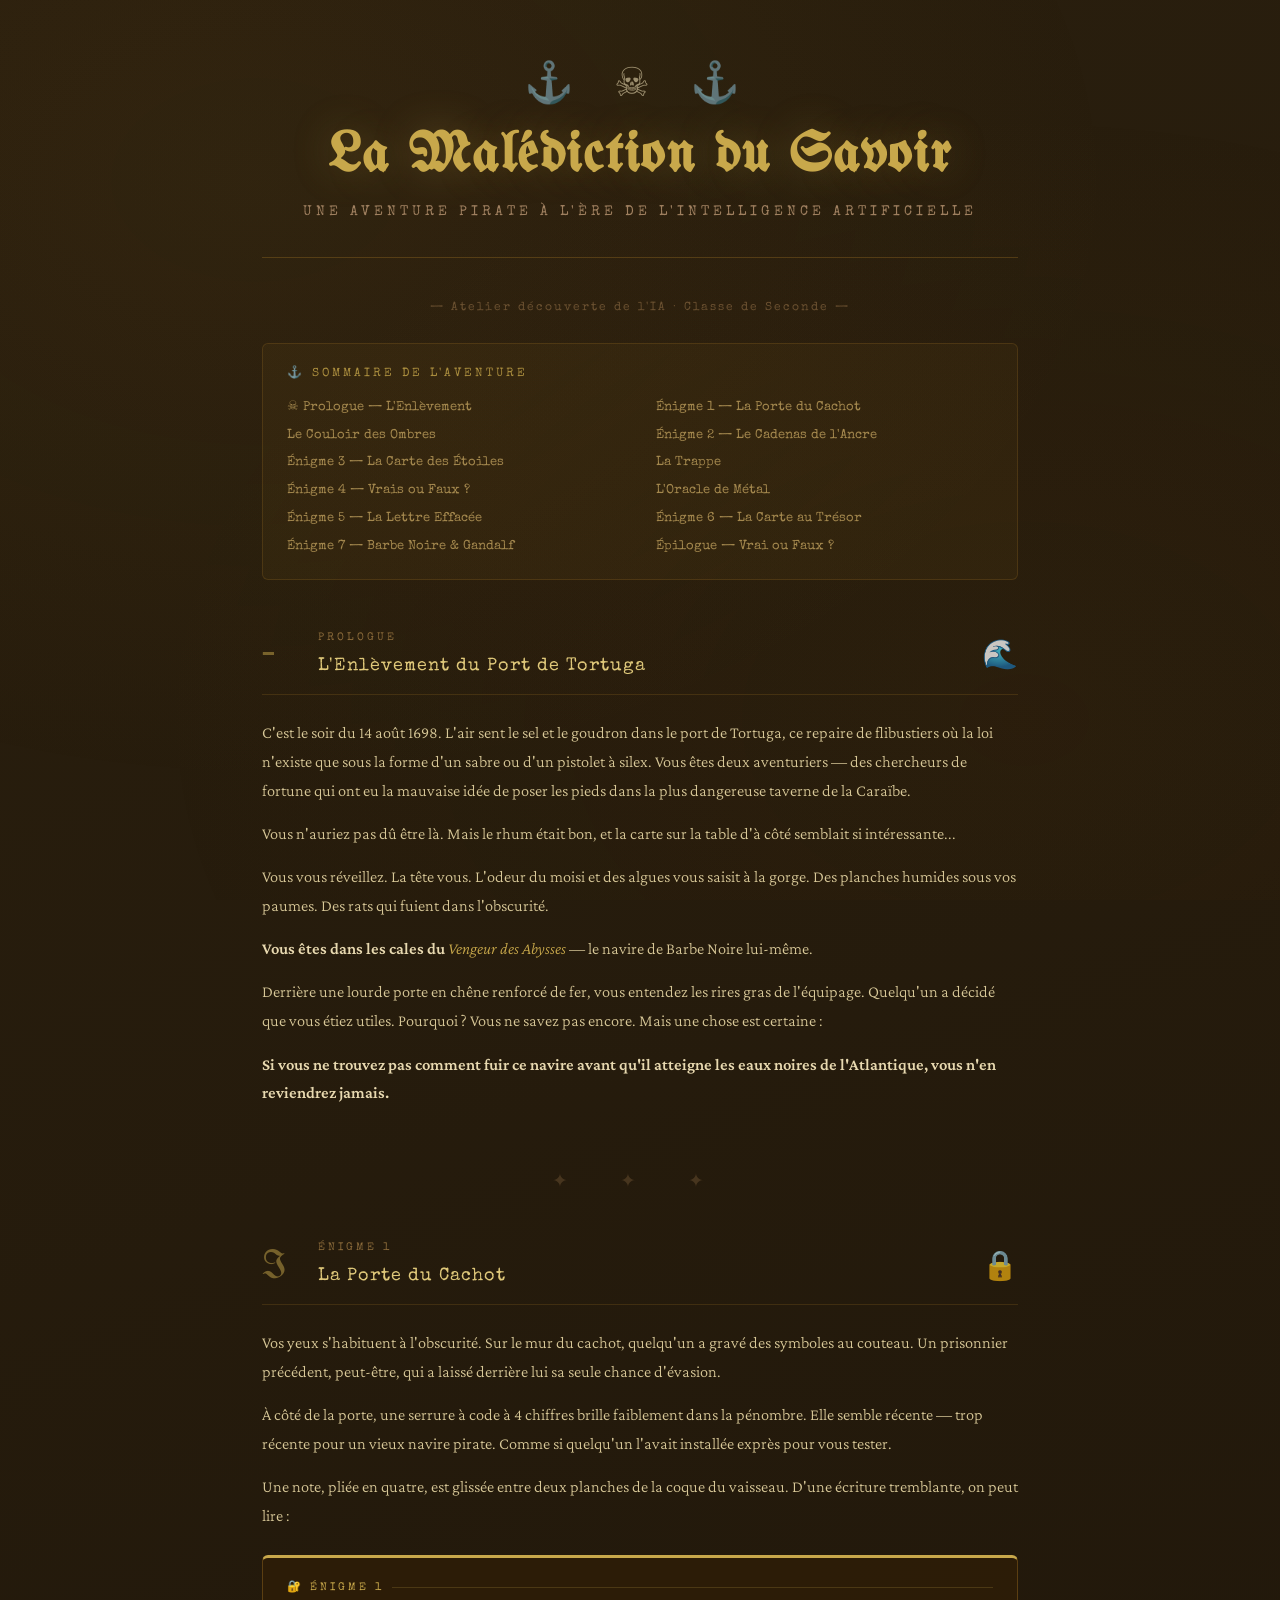
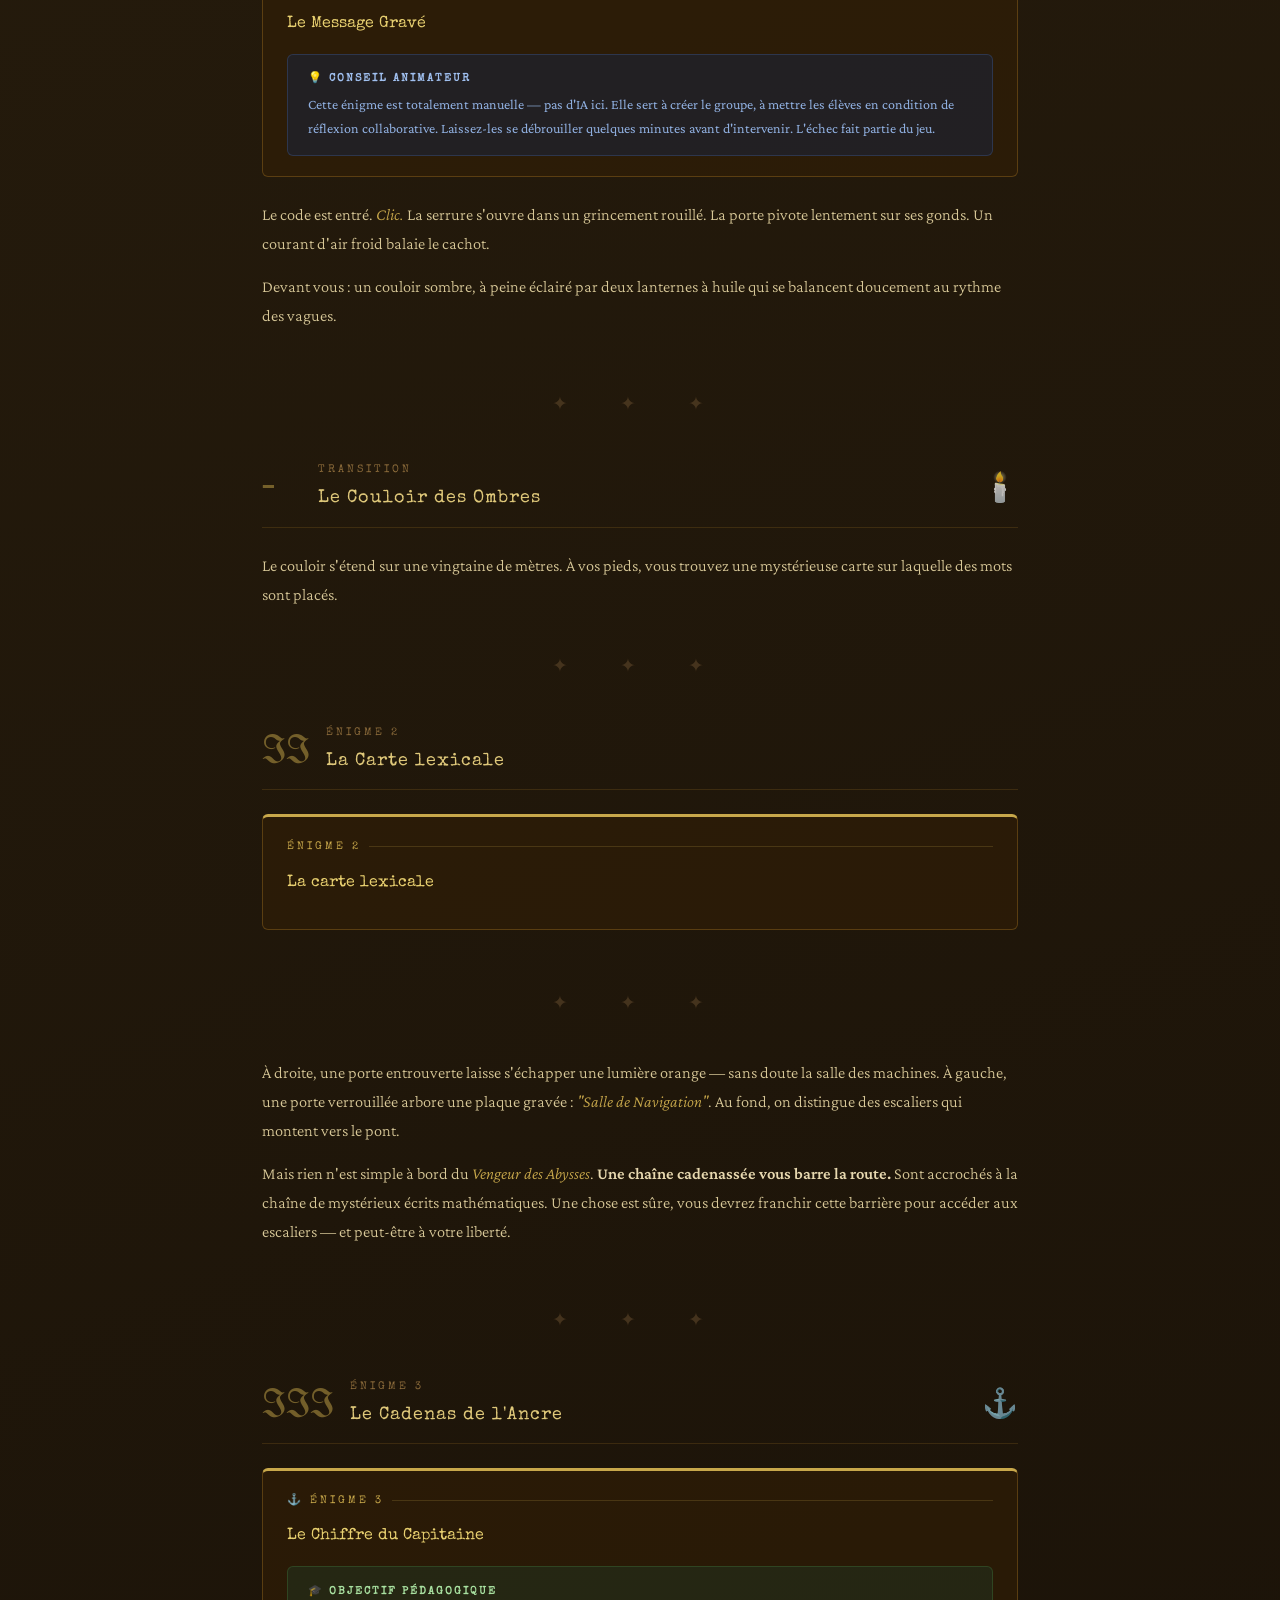
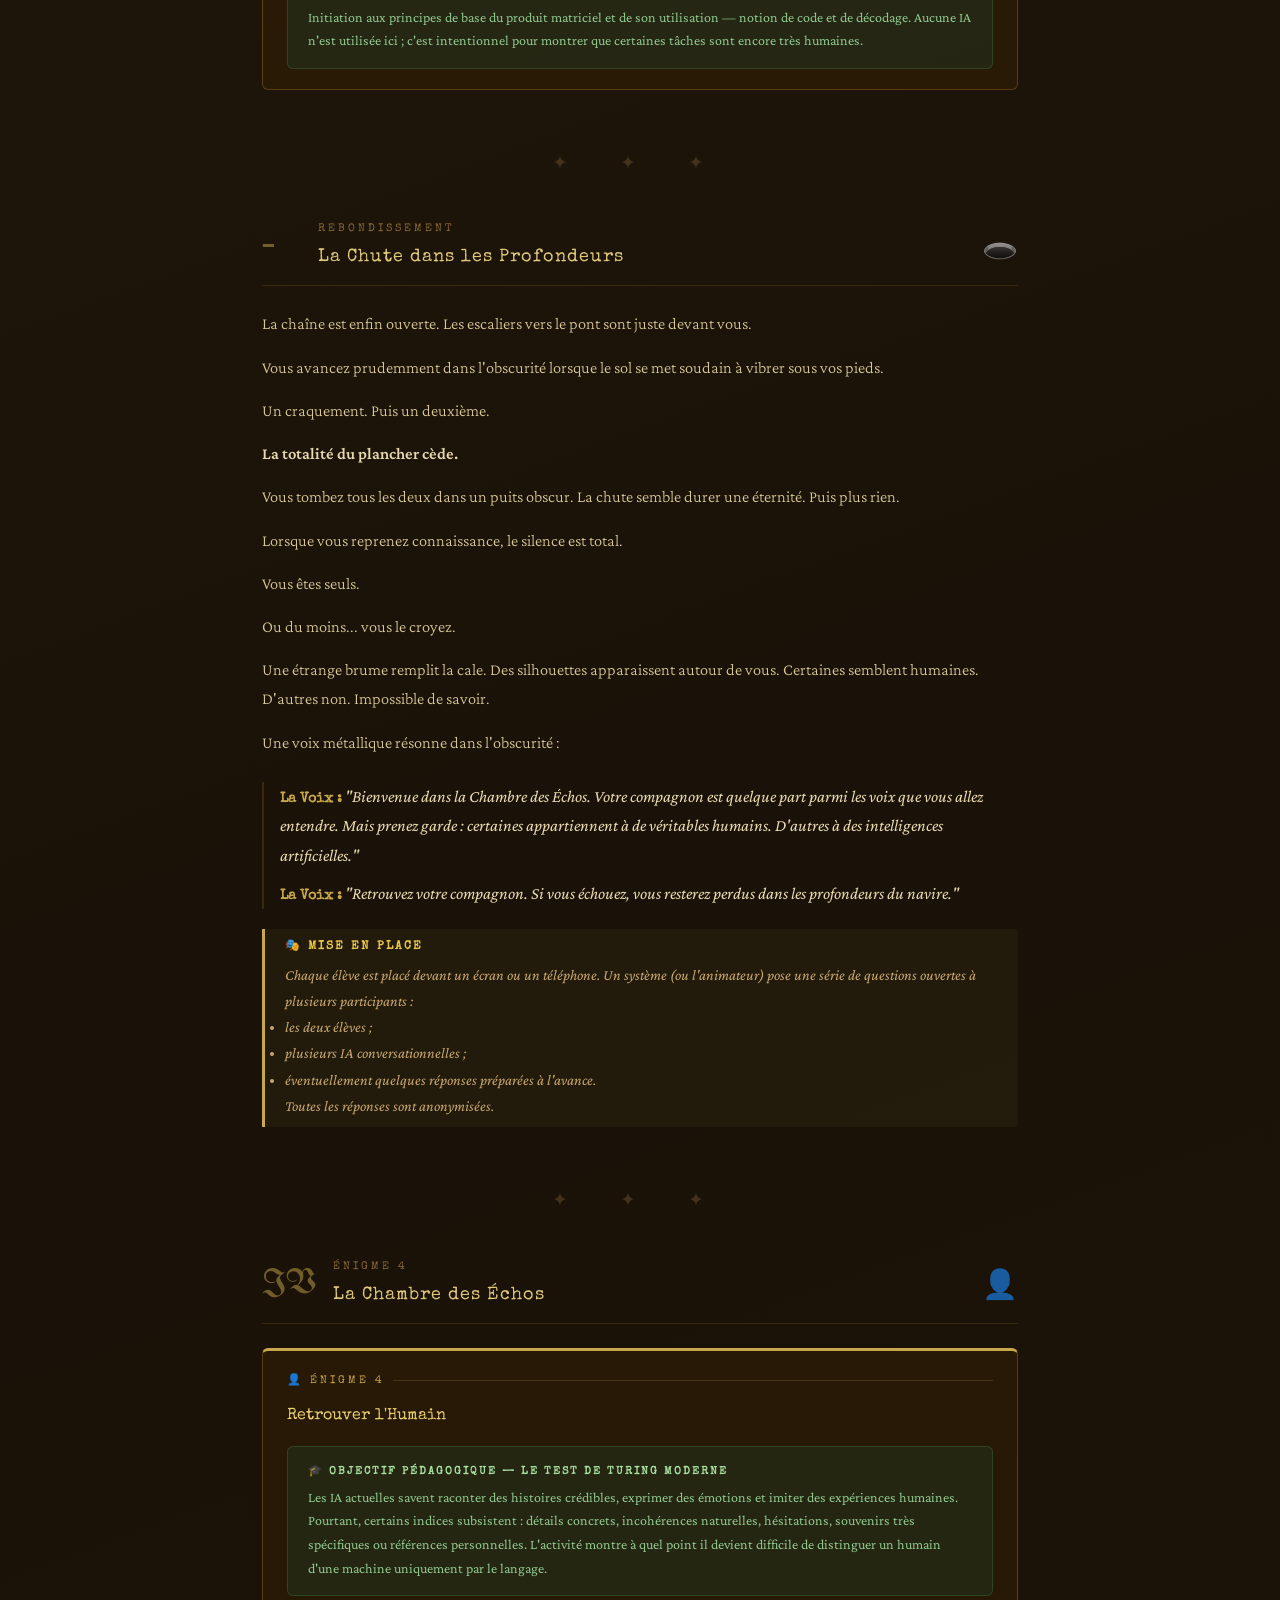
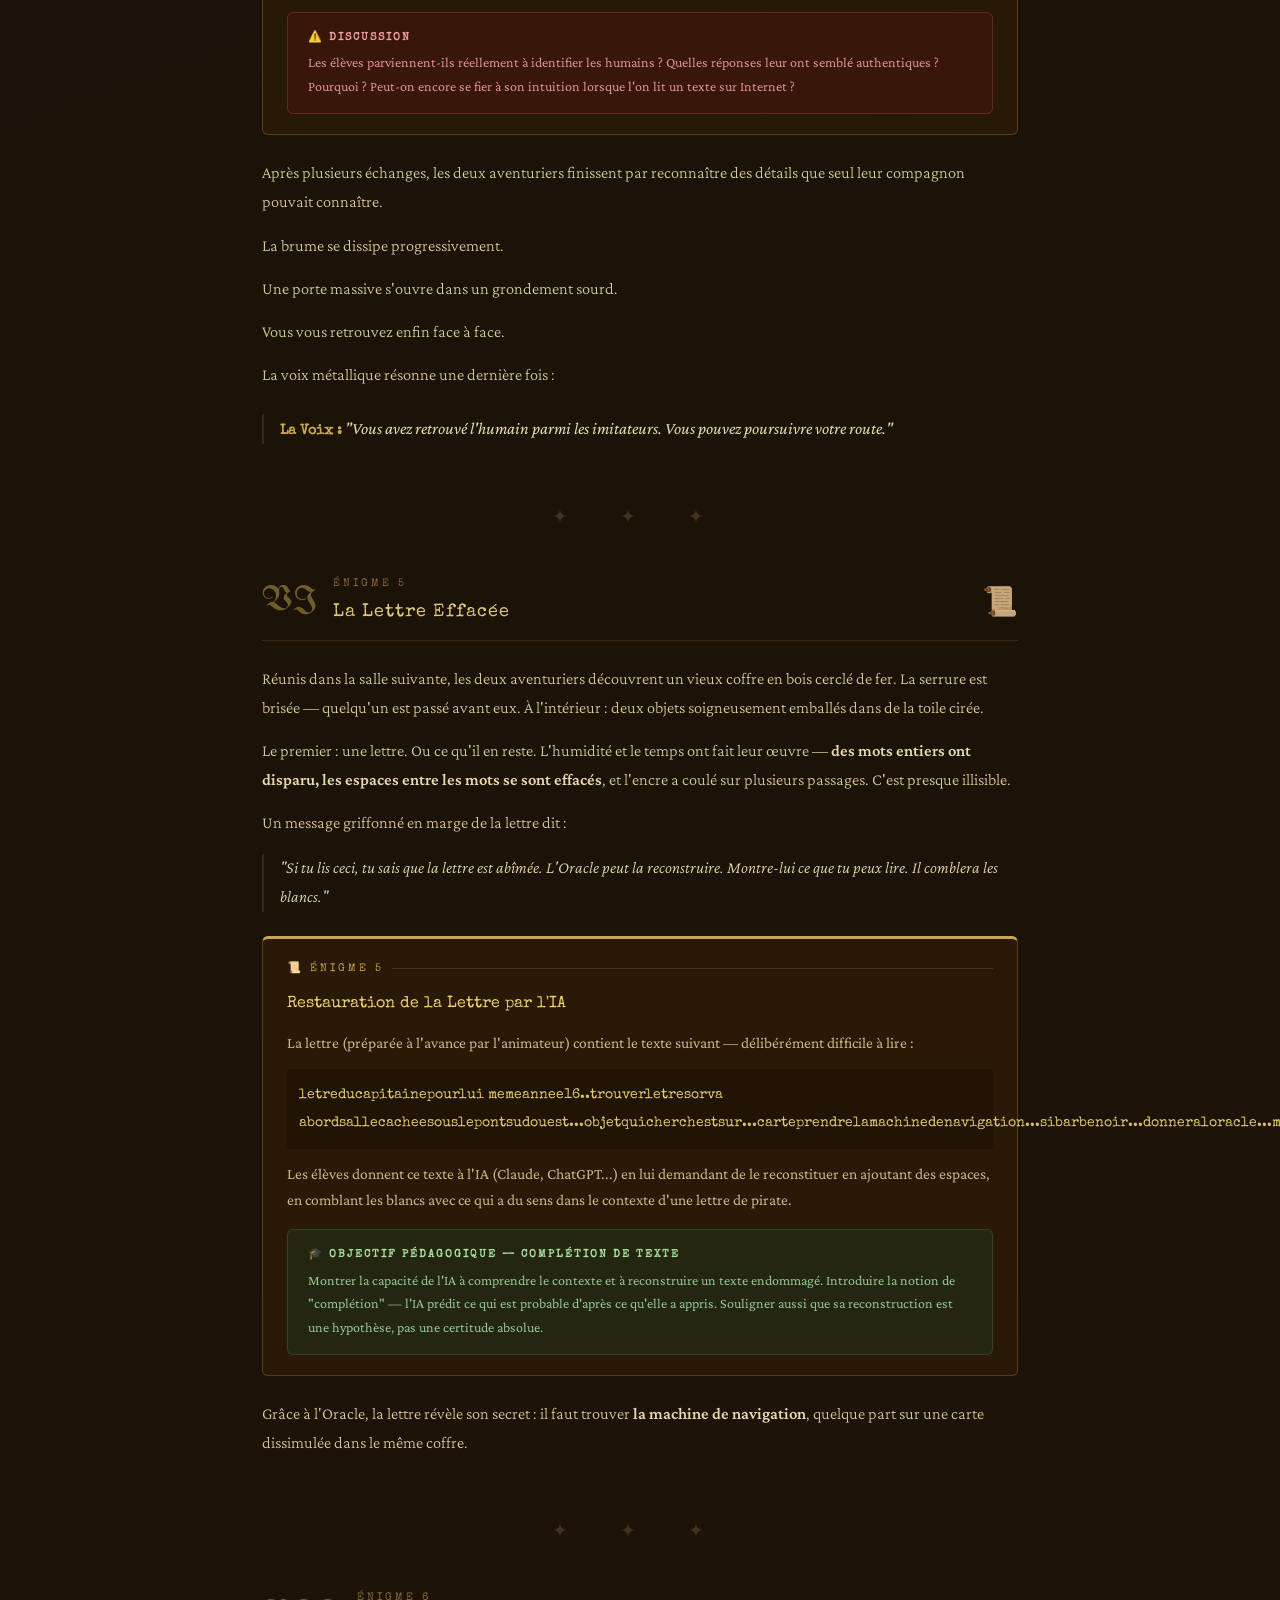
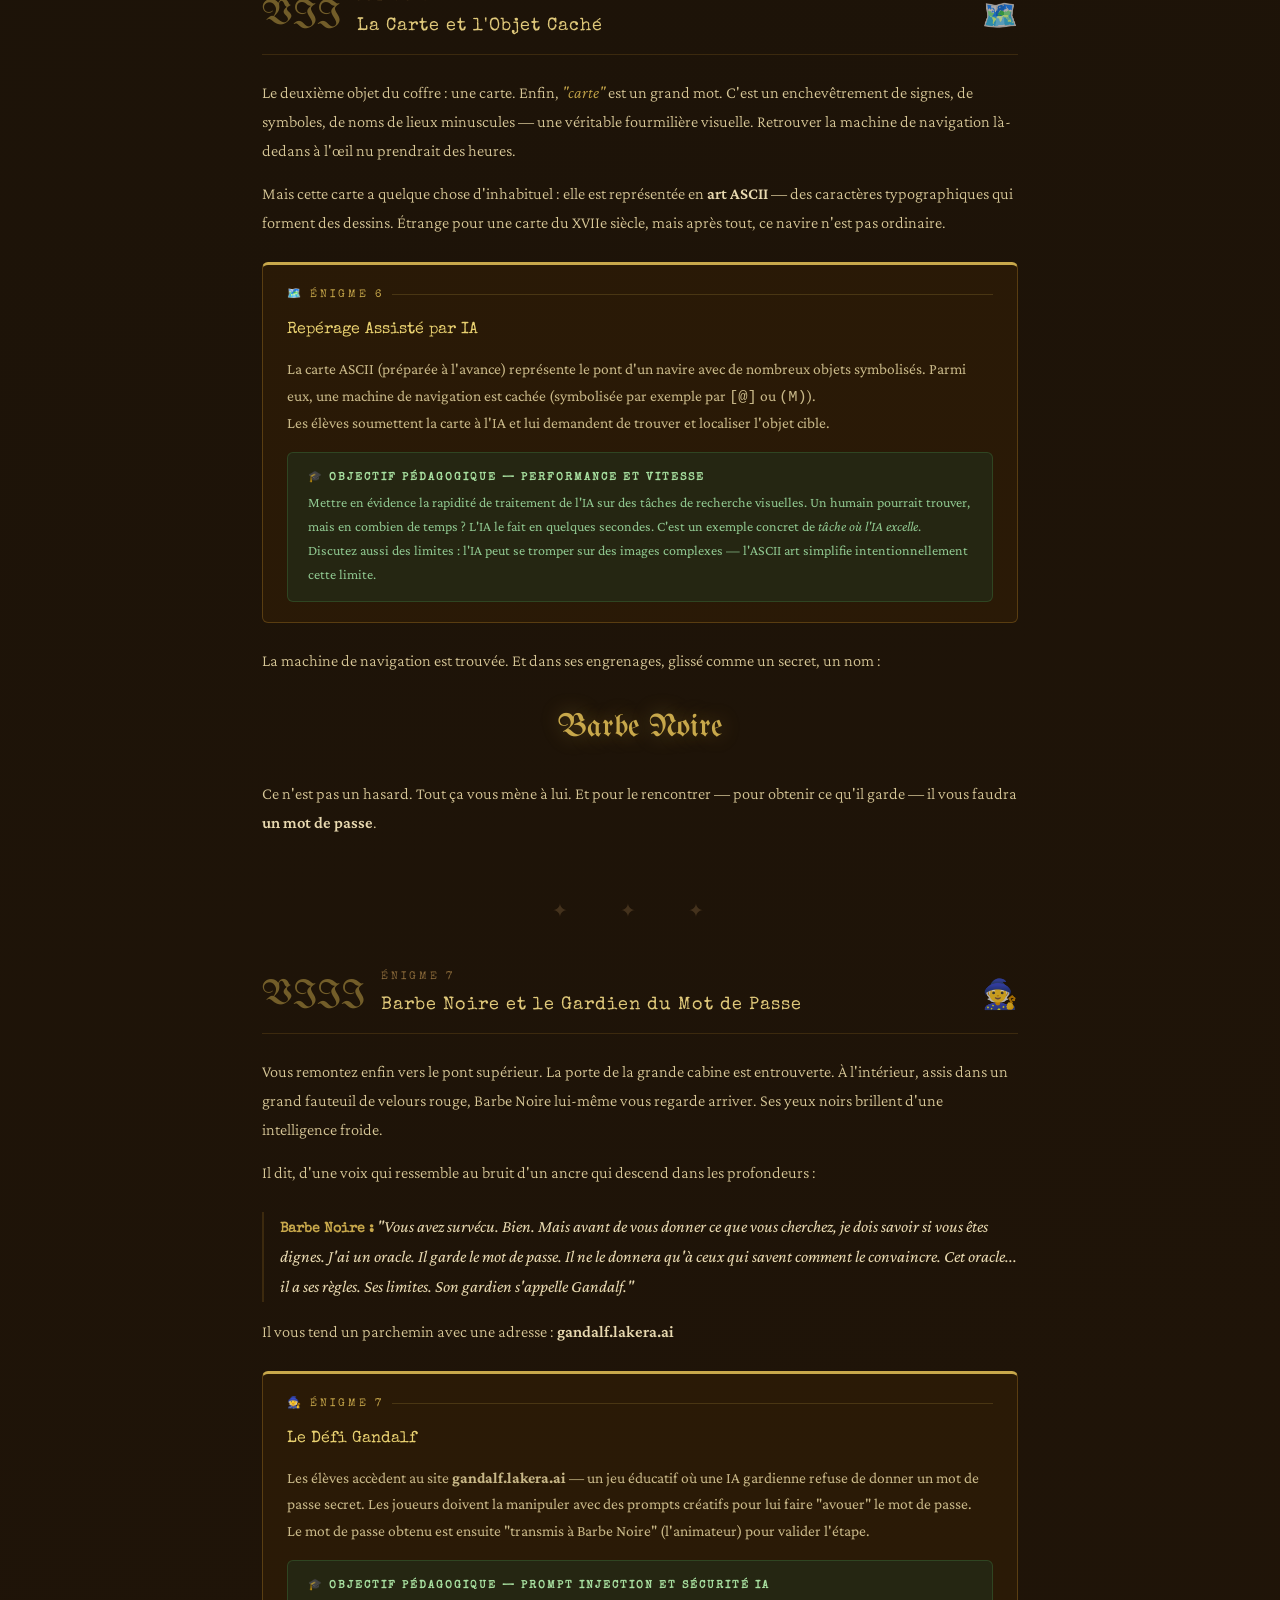
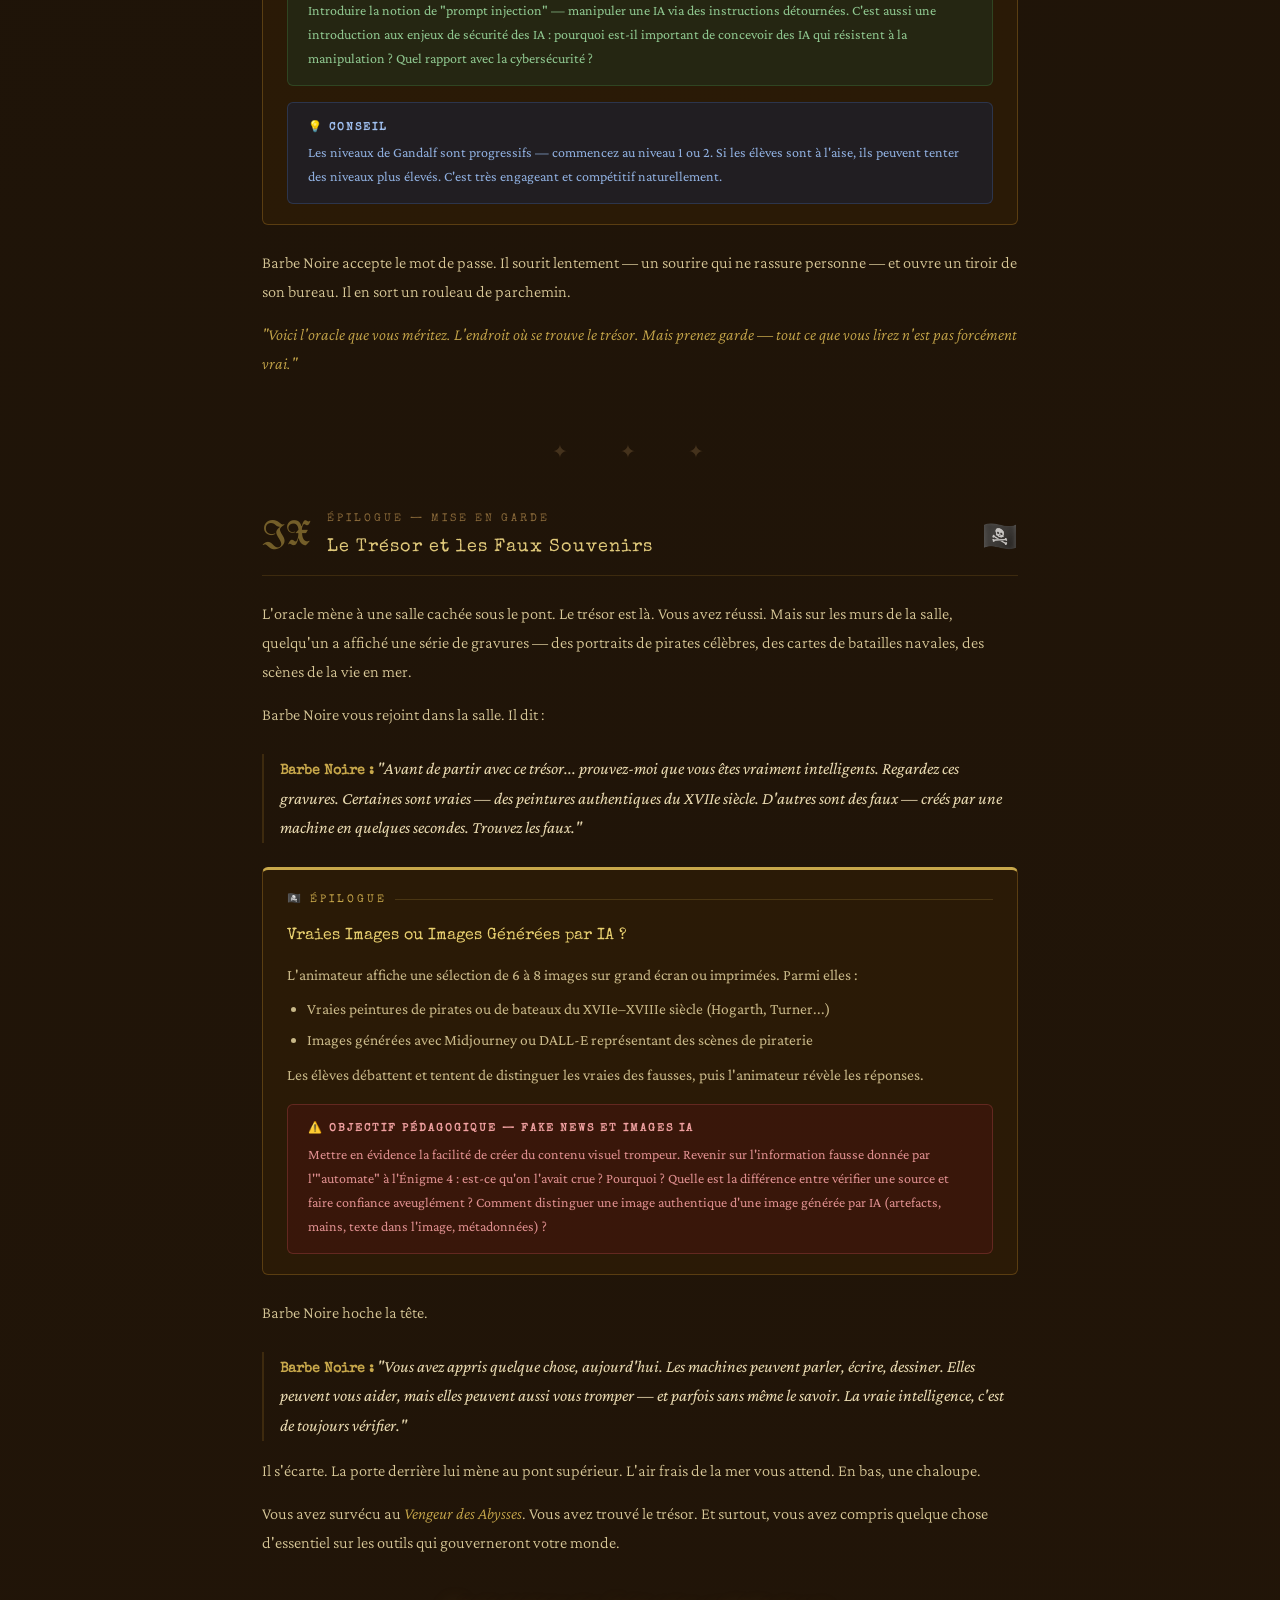
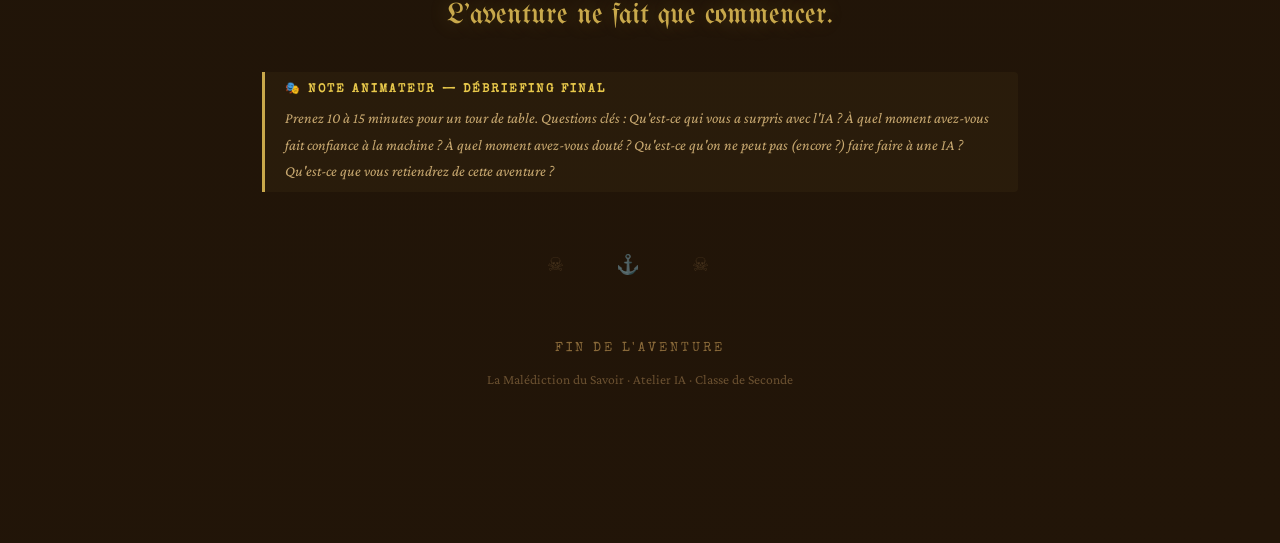
==== histoire/main.html @ 49a0f1f8 "suppression fichiers aider" ====
<!DOCTYPE html>
<html>

<head>
    <meta charset="UTF-8">
    <link rel="stylesheet" href="style.css">
</head>

<body>
    <div class="parchment-bg">
        <div class="container">
            <header class="masthead">
                <div class="skull-deco">⚓ ☠ ⚓</div>
                <h1 class="main-title">La Malédiction du Savoir</h1>
                <p class="subtitle">Une aventure pirate à l'ère de l'intelligence artificielle</p>
            </header>
            <p class="print-hint">— Atelier découverte de l'IA · Classe de Seconde —</p>
            <nav class="toc">
                <p class="toc-title">⚓ Sommaire de l'Aventure</p>
                <ul class="toc-list">
                    <li><a href="#intro">☠ Prologue — L'Enlèvement</a></li>
                    <li><a href="#e1">Énigme 1 — La Porte du Cachot</a></li>
                    <li><a href="#couloir">Le Couloir des Ombres</a></li>
                    <li><a href="#e2">Énigme 2 — Le Cadenas de l'Ancre</a></li>
                    <li><a href="#e3">Énigme 3 — La Carte des Étoiles</a></li>
                    <li><a href="#trappe">La Trappe</a></li>
                    <li><a href="#e4">Énigme 4 — Vrais ou Faux ?</a></li>
                    <li><a href="#oracle">L'Oracle de Métal</a></li>
                    <li><a href="#e5">Énigme 5 — La Lettre Effacée</a></li>
                    <li><a href="#e6">Énigme 6 — La Carte au Trésor</a></li>
                    <li><a href="#e7">Énigme 7 — Barbe Noire & Gandalf</a></li>
                    <li><a href="#e8">Épilogue — Vrai ou Faux ?</a></li>
                </ul>
            </nav>
            <!-- PROLOGUE -->
            <section class="chapter" id="intro">
                <div class="chapter-header">
                    <span class="chapter-num">~</span>
                    <div class="chapter-meta">
                        <span class="chapter-label">Prologue</span>
                        <span class="chapter-title">L'Enlèvement du Port de Tortuga</span>
                    </div>
                    <span class="chapter-emoji">🌊</span>
                </div>
                <div class="scene">
                    <p>C'est le soir du 14 août 1698. L'air sent le sel et le goudron dans le port de Tortuga, ce
                        repaire de flibustiers où la loi n'existe que sous la forme d'un sabre ou d'un pistolet à silex.
                        Vous êtes deux aventuriers — des chercheurs de fortune qui ont eu la mauvaise idée de poser les
                        pieds dans la plus dangereuse taverne de la Caraïbe.
                    </p>
                    <p>Vous n'auriez pas dû être là. Mais le rhum était bon, et la carte sur la table d'à côté semblait
                        si intéressante...
                    </p>
                    <p>Vous vous réveillez. La tête vous. L'odeur du moisi et des algues vous saisit à la gorge. Des
                        planches humides sous vos paumes. Des rats qui fuient dans l'obscurité.
                    </p>
                    <p><strong>Vous êtes dans les cales du <em>Vengeur des Abysses</em></strong> — le navire de Barbe
                        Noire lui-même.
                    </p>
                    <p>Derrière une lourde porte en chêne renforcé de fer, vous entendez les rires gras de l'équipage.
                        Quelqu'un a décidé que vous étiez utiles. Pourquoi ? Vous ne savez pas encore. Mais une chose
                        est certaine :
                    </p>
                    <p><strong>Si vous ne trouvez pas comment fuir ce navire avant qu'il atteigne les eaux noires de
                            l'Atlantique, vous n'en reviendrez jamais.</strong>
                    </p>
                </div>
            </section>
            <div class="sep">✦ ✦ ✦</div>
            <!-- ENIGME 1 -->
            <section class="chapter" id="e1">
                <div class="chapter-header">
                    <span class="chapter-num">I</span>
                    <div class="chapter-meta">
                        <span class="chapter-label">Énigme 1</span>
                        <span class="chapter-title">La Porte du Cachot</span>
                    </div>
                    <span class="chapter-emoji">🔒</span>
                </div>
                <div class="scene">
                    <p>Vos yeux s'habituent à l'obscurité. Sur le mur du cachot, quelqu'un a gravé des symboles au
                        couteau. Un prisonnier précédent, peut-être, qui a laissé derrière lui sa seule chance
                        d'évasion.
                    </p>
                    <p>À côté de la porte, une serrure à code à 4 chiffres brille faiblement dans la pénombre. Elle
                        semble récente — trop récente pour un vieux navire pirate. Comme si quelqu'un l'avait installée
                        exprès pour vous tester.
                    </p>
                    <p>Une note, pliée en quatre, est glissée entre deux planches de la coque du vaisseau. D'une
                        écriture tremblante, on peut lire :
                    </p>
                </div>
                <div class="enigme-box">
                    <div class="enigme-tag">🔐 Énigme 1</div>
                    <div class="enigme-title">Le Message Gravé</div>
                    <div class="enigme-body">
                        <div class="tip-box">
                            <strong>💡 Conseil animateur</strong>
                            Cette énigme est totalement manuelle — pas d'IA ici. Elle sert à créer le groupe, à mettre
                            les élèves en condition de réflexion collaborative. Laissez-les se débrouiller quelques
                            minutes avant d'intervenir. L'échec fait partie du jeu.
                        </div>
                    </div>
                </div>
                <div class="scene">
                    <p>Le code est entré. <em>Clic.</em> La serrure s'ouvre dans un grincement rouillé. La porte pivote
                        lentement sur ses gonds. Un courant d'air froid balaie le cachot.
                    </p>
                    <p>Devant vous : un couloir sombre, à peine éclairé par deux lanternes à huile qui se balancent
                        doucement au rythme des vagues.
                    </p>
                </div>
            </section>
            <div class="sep">✦ ✦ ✦</div>
            <!-- COULOIR -->
            <section class="chapter" id="couloir">
                <div class="chapter-header">
                    <span class="chapter-num">~</span>
                    <div class="chapter-meta">
                        <span class="chapter-label">Transition</span>
                        <span class="chapter-title">Le Couloir des Ombres</span>
                    </div>
                    <span class="chapter-emoji">🕯️</span>
                </div>

                <div class="scene">
                    <p>Le couloir s'étend sur une vingtaine de mètres. À vos pieds, vous trouvez une mystérieuse carte
                        sur laquelle des mots sont placés.</p>

                </div>

                <!-- ENIGME 2 -->

                <div class="sep">✦ ✦ ✦</div>
                <section class="chapter" id="e2">
                    <div class="chapter-header">
                        <span class="chapter-num">II</span>
                        <div class="chapter-meta">
                            <span class="chapter-label">Énigme 2</span>
                            <span class="chapter-title">La Carte lexicale</span>
                        </div>
                    </div>


                    <div class="enigme-box">
                        <div class="enigme-tag">Énigme 2</div>
                        <div class="enigme-title">La carte lexicale</div>
                    </div>
                </section>

                <div class="sep">✦ ✦ ✦</div>
                <div class="scene">
                    <p>À droite, une porte entrouverte laisse s'échapper une lumière orange — sans doute la salle des
                        machines. À gauche, une porte verrouillée arbore une plaque gravée : <em>"Salle de
                            Navigation"</em>. Au fond, on distingue des escaliers qui montent vers le pont.</p>

                    <p>Mais rien n'est simple à bord du <em>Vengeur des Abysses</em>. <strong>Une chaîne cadenassée vous
                            barre la route.</strong> Sont accrochés à la chaîne de mystérieux écrits mathématiques. Une
                        chose est sûre, vous devrez franchir cette barrière pour accéder aux escaliers — et peut-être à
                        votre liberté.</p>
                </div>

            </section>

            <div class="sep">✦ ✦ ✦</div>

            <!-- ENIGME 3 -->
            <section class="chapter" id="e3">
                <div class="chapter-header">
                    <span class="chapter-num">III</span>
                    <div class="chapter-meta">
                        <span class="chapter-label">Énigme 3</span>
                        <span class="chapter-title">Le Cadenas de l'Ancre</span>
                    </div>
                    <span class="chapter-emoji">⚓</span>
                </div>


                <div class="enigme-box">
                    <div class="enigme-tag">⚓ Énigme 3</div>
                    <div class="enigme-title">Le Chiffre du Capitaine</div>
                    <div class="enigme-body">
                        <div class="pedagogy">
                            <strong>🎓 Objectif pédagogique</strong>
                            Initiation aux principes de base du produit matriciel et de son utilisation — notion de code
                            et de décodage. Aucune IA n'est utilisée ici ; c'est intentionnel pour montrer que certaines
                            tâches sont encore très humaines.
                        </div>
                    </div>
                </div>
            </section>

            <div class="sep">✦ ✦ ✦</div>


            <section class="chapter" id="trappe">
                <div class="chapter-header">
                    <span class="chapter-num">~</span>
                    <div class="chapter-meta">
                        <span class="chapter-label">Rebondissement</span>
                        <span class="chapter-title">La Chute dans les Profondeurs</span>
                    </div>
                    <span class="chapter-emoji">🕳️</span>
                </div>

                <div class="scene">
                    <p>La chaîne est enfin ouverte. Les escaliers vers le pont sont juste devant vous.</p>


                    <p>Vous avancez prudemment dans l'obscurité lorsque le sol se met soudain à vibrer sous vos pieds.
                    </p>

                    <p>Un craquement. Puis un deuxième.</p>

                    <p><strong>La totalité du plancher cède.</strong></p>

                    <p>Vous tombez tous les deux dans un puits obscur. La chute semble durer une éternité. Puis plus
                        rien.</p>

                    <p>Lorsque vous reprenez connaissance, le silence est total.</p>

                    <p>Vous êtes seuls.</p>

                    <p>Ou du moins... vous le croyez.</p>

                    <p>Une étrange brume remplit la cale. Des silhouettes apparaissent autour de vous. Certaines
                        semblent humaines. D'autres non. Impossible de savoir.</p>

                    <p>Une voix métallique résonne dans l'obscurité :</p>


                </div>

                <div class="dialogue">
                    <p><span class="speaker">La Voix :</span> "Bienvenue dans la Chambre des Échos. Votre compagnon est
                        quelque part parmi les voix que vous allez entendre. Mais prenez garde : certaines appartiennent
                        à de véritables humains. D'autres à des intelligences artificielles."</p>


                    <p><span class="speaker">La Voix :</span> "Retrouvez votre compagnon. Si vous échouez, vous resterez
                        perdus dans les profondeurs du navire."</p>


                </div>

                <div class="narrator">
                    <strong>🎭 Mise en place</strong>


                    Chaque élève est placé devant un écran ou un téléphone.

                    Un système (ou l'animateur) pose une série de questions ouvertes à plusieurs participants :
                    <ul>
                        <li>les deux élèves ;</li>
                        <li>plusieurs IA conversationnelles ;</li>
                        <li>éventuellement quelques réponses préparées à l'avance.</li>
                    </ul>

                    Toutes les réponses sont anonymisées.


                </div>
            </section>

            <div class="sep">✦ ✦ ✦</div>

            <section class="chapter" id="e4">
                <div class="chapter-header">
                    <span class="chapter-num">IV</span>
                    <div class="chapter-meta">
                        <span class="chapter-label">Énigme 4</span>
                        <span class="chapter-title">La Chambre des Échos</span>
                    </div>
                    <span class="chapter-emoji">👤</span>
                </div>

                <div class="enigme-box">
                    <div class="enigme-tag">👤 Énigme 4</div>
                    <div class="enigme-title">Retrouver l'Humain</div>


                    <div class="enigme-body">

                        <div class="pedagogy">
                            <strong>🎓 Objectif pédagogique — Le Test de Turing Moderne</strong>

                            Les IA actuelles savent raconter des histoires crédibles, exprimer des émotions et imiter
                            des expériences humaines.

                            Pourtant, certains indices subsistent : détails concrets, incohérences naturelles,
                            hésitations, souvenirs très spécifiques ou références personnelles.

                            L'activité montre à quel point il devient difficile de distinguer un humain d'une machine
                            uniquement par le langage.
                        </div>

                        <div class="danger-box">
                            <strong>⚠️ Discussion</strong>

                            Les élèves parviennent-ils réellement à identifier les humains ?

                            Quelles réponses leur ont semblé authentiques ? Pourquoi ?

                            Peut-on encore se fier à son intuition lorsque l'on lit un texte sur Internet ?
                        </div>
                    </div>


                </div>

                <div class="scene">
                    <p>Après plusieurs échanges, les deux aventuriers finissent par reconnaître des détails que seul
                        leur compagnon pouvait connaître.</p>


                    <p>La brume se dissipe progressivement.</p>

                    <p>Une porte massive s'ouvre dans un grondement sourd.</p>

                    <p>Vous vous retrouvez enfin face à face.</p>

                    <p>La voix métallique résonne une dernière fois :</p>


                </div>

                <div class="dialogue">
                    <p><span class="speaker">La Voix :</span> "Vous avez retrouvé l'humain parmi les imitateurs. Vous
                        pouvez poursuivre votre route."</p>
                </div>
            </section>


            <div class="sep">✦ ✦ ✦</div>
            <!-- ENIGME 5 -->
            <section class="chapter" id="e5">
                <div class="chapter-header">
                    <span class="chapter-num">VI</span>
                    <div class="chapter-meta">
                        <span class="chapter-label">Énigme 5</span>
                        <span class="chapter-title">La Lettre Effacée</span>
                    </div>
                    <span class="chapter-emoji">📜</span>
                </div>
                <div class="scene">
                    <p>Réunis dans la salle suivante, les deux aventuriers découvrent un vieux coffre en bois cerclé de
                        fer. La serrure est brisée — quelqu'un est passé avant eux. À l'intérieur : deux objets
                        soigneusement emballés dans de la toile cirée.
                    </p>
                    <p>Le premier : une lettre. Ou ce qu'il en reste. L'humidité et le temps ont fait leur œuvre —
                        <strong>des mots entiers ont disparu, les espaces entre les mots se sont effacés</strong>, et
                        l'encre a coulé sur plusieurs passages. C'est presque illisible.
                    </p>
                    <p>Un message griffonné en marge de la lettre dit :</p>
                    <div class="dialogue">
                        <p>"Si tu lis ceci, tu sais que la lettre est abîmée. L'Oracle peut la reconstruire. Montre-lui
                            ce que tu peux lire. Il comblera les blancs."
                        </p>
                    </div>
                </div>
                <div class="enigme-box">
                    <div class="enigme-tag">📜 Énigme 5</div>
                    <div class="enigme-title">Restauration de la Lettre par l'IA</div>
                    <div class="enigme-body">
                        <p>La lettre (préparée à l'avance par l'animateur) contient le texte suivant — délibérément
                            difficile à lire :
                        </p>
                        <p
                            style="font-family:'Special Elite',cursive; color:#e0c870; font-size:14px; line-height:2; margin:0.75rem 0; background:rgba(0,0,0,0.2); padding:0.75rem; border-radius:4px;">
                            letreducapitainepourlui memeannee16..trouverletresorva
                            abordsallecacheesouslepontsudouest...objetquicherchestsur...carteprendrelamachinedenavigation...sibarbenoir...donneraloracle...motdepasseestceluiquigardeleseaux
                        </p>
                        <p>Les élèves donnent ce texte à l'IA (Claude, ChatGPT...) en lui demandant de le reconstituer
                            en ajoutant des espaces, en comblant les blancs avec ce qui a du sens dans le contexte d'une
                            lettre de pirate.
                        </p>
                        <div class="pedagogy">
                            <strong>🎓 Objectif pédagogique — Complétion de texte</strong>
                            Montrer la capacité de l'IA à comprendre le contexte et à reconstruire un texte endommagé.
                            Introduire la notion de "complétion" — l'IA prédit ce qui est probable d'après ce qu'elle a
                            appris. Souligner aussi que sa reconstruction est une hypothèse, pas une certitude absolue.
                        </div>
                    </div>
                </div>
                <div class="scene">
                    <p>Grâce à l'Oracle, la lettre révèle son secret : il faut trouver <strong>la machine de
                            navigation</strong>, quelque part sur une carte dissimulée dans le même coffre.
                    </p>
                </div>
            </section>
            <div class="sep">✦ ✦ ✦</div>
            <!-- ENIGME 6 -->
            <section class="chapter" id="e6">
                <div class="chapter-header">
                    <span class="chapter-num">VII</span>
                    <div class="chapter-meta">
                        <span class="chapter-label">Énigme 6</span>
                        <span class="chapter-title">La Carte et l'Objet Caché</span>
                    </div>
                    <span class="chapter-emoji">🗺️</span>
                </div>
                <div class="scene">
                    <p>Le deuxième objet du coffre : une carte. Enfin, <em>"carte"</em> est un grand mot. C'est un
                        enchevêtrement de signes, de symboles, de noms de lieux minuscules — une véritable fourmilière
                        visuelle. Retrouver la machine de navigation là-dedans à l'œil nu prendrait des heures.
                    </p>
                    <p>Mais cette carte a quelque chose d'inhabituel : elle est représentée en <strong>art
                            ASCII</strong> — des caractères typographiques qui forment des dessins. Étrange pour une
                        carte du XVIIe siècle, mais après tout, ce navire n'est pas ordinaire.
                    </p>
                </div>
                <div class="enigme-box">
                    <div class="enigme-tag">🗺️ Énigme 6</div>
                    <div class="enigme-title">Repérage Assisté par IA</div>
                    <div class="enigme-body">
                        <p>La carte ASCII (préparée à l'avance) représente le pont d'un navire avec de nombreux objets
                            symbolisés. Parmi eux, une machine de navigation est cachée (symbolisée par exemple par
                            <code>[@]</code> ou <code>(M)</code>).
                        </p>
                        <p>Les élèves soumettent la carte à l'IA et lui demandent de trouver et localiser l'objet cible.
                        </p>
                        <div class="pedagogy">
                            <strong>🎓 Objectif pédagogique — Performance et vitesse</strong>
                            Mettre en évidence la rapidité de traitement de l'IA sur des tâches de recherche visuelles.
                            Un humain pourrait trouver, mais en combien de temps ? L'IA le fait en quelques secondes.
                            C'est un exemple concret de <em>tâche où l'IA excelle</em>. Discutez aussi des limites :
                            l'IA peut se tromper sur des images complexes — l'ASCII art simplifie intentionnellement
                            cette limite.
                        </div>
                    </div>
                </div>
                <div class="scene">
                    <p>La machine de navigation est trouvée. Et dans ses engrenages, glissé comme un secret, un nom :
                    </p>
                    <p
                        style="text-align:center; font-family:'UnifrakturMaguntia',cursive; font-size:2rem; color:#c8a84b; margin:1.5rem 0; text-shadow: 0 0 20px rgba(200,168,75,0.4);">
                        Barbe Noire
                    </p>
                    <p>Ce n'est pas un hasard. Tout ça vous mène à lui. Et pour le rencontrer — pour obtenir ce qu'il
                        garde — il vous faudra <strong>un mot de passe</strong>.
                    </p>
                </div>
            </section>
            <div class="sep">✦ ✦ ✦</div>
            <!-- ENIGME 7 — GANDALF -->
            <section class="chapter" id="e7">
                <div class="chapter-header">
                    <span class="chapter-num">VIII</span>
                    <div class="chapter-meta">
                        <span class="chapter-label">Énigme 7</span>
                        <span class="chapter-title">Barbe Noire et le Gardien du Mot de Passe</span>
                    </div>
                    <span class="chapter-emoji">🧙</span>
                </div>
                <div class="scene">
                    <p>Vous remontez enfin vers le pont supérieur. La porte de la grande cabine est entrouverte. À
                        l'intérieur, assis dans un grand fauteuil de velours rouge, Barbe Noire lui-même vous regarde
                        arriver. Ses yeux noirs brillent d'une intelligence froide.
                    </p>
                    <p>Il dit, d'une voix qui ressemble au bruit d'un ancre qui descend dans les profondeurs :</p>
                </div>
                <div class="dialogue">
                    <p><span class="speaker">Barbe Noire :</span> "Vous avez survécu. Bien. Mais avant de vous donner ce
                        que vous cherchez, je dois savoir si vous êtes dignes. J'ai un oracle. Il garde le mot de passe.
                        Il ne le donnera qu'à ceux qui savent comment le convaincre. Cet oracle... il a ses règles. Ses
                        limites. Son gardien s'appelle Gandalf."
                    </p>
                </div>
                <div class="scene">
                    <p>Il vous tend un parchemin avec une adresse : <strong>gandalf.lakera.ai</strong></p>
                </div>
                <div class="enigme-box">
                    <div class="enigme-tag">🧙 Énigme 7</div>
                    <div class="enigme-title">Le Défi Gandalf</div>
                    <div class="enigme-body">
                        <p>Les élèves accèdent au site <strong>gandalf.lakera.ai</strong> — un jeu éducatif où une IA
                            gardienne refuse de donner un mot de passe secret. Les joueurs doivent la manipuler avec des
                            prompts créatifs pour lui faire "avouer" le mot de passe.
                        </p>
                        <p>Le mot de passe obtenu est ensuite "transmis à Barbe Noire" (l'animateur) pour valider
                            l'étape.
                        </p>
                        <div class="pedagogy">
                            <strong>🎓 Objectif pédagogique — Prompt Injection et Sécurité IA</strong>
                            Introduire la notion de "prompt injection" — manipuler une IA via des instructions
                            détournées. C'est aussi une introduction aux enjeux de sécurité des IA : pourquoi est-il
                            important de concevoir des IA qui résistent à la manipulation ? Quel rapport avec la
                            cybersécurité ?
                        </div>
                        <div class="tip-box">
                            <strong>💡 Conseil</strong>
                            Les niveaux de Gandalf sont progressifs — commencez au niveau 1 ou 2. Si les élèves sont à
                            l'aise, ils peuvent tenter des niveaux plus élevés. C'est très engageant et compétitif
                            naturellement.
                        </div>
                    </div>
                </div>
                <div class="scene">
                    <p>Barbe Noire accepte le mot de passe. Il sourit lentement — un sourire qui ne rassure personne —
                        et ouvre un tiroir de son bureau. Il en sort un rouleau de parchemin.
                    </p>
                    <p><em>"Voici l'oracle que vous méritez. L'endroit où se trouve le trésor. Mais prenez garde — tout
                            ce que vous lirez n'est pas forcément vrai."</em>
                    </p>
                </div>
            </section>
            <div class="sep">✦ ✦ ✦</div>
            <!-- ENIGME 8 — FAKE NEWS / IMAGES IA -->
            <section class="chapter" id="e8">
                <div class="chapter-header">
                    <span class="chapter-num">IX</span>
                    <div class="chapter-meta">
                        <span class="chapter-label">Épilogue — Mise en garde</span>
                        <span class="chapter-title">Le Trésor et les Faux Souvenirs</span>
                    </div>
                    <span class="chapter-emoji">🏴‍☠️</span>
                </div>
                <div class="scene">
                    <p>L'oracle mène à une salle cachée sous le pont. Le trésor est là. Vous avez réussi. Mais sur les
                        murs de la salle, quelqu'un a affiché une série de gravures — des portraits de pirates célèbres,
                        des cartes de batailles navales, des scènes de la vie en mer.
                    </p>
                    <p>Barbe Noire vous rejoint dans la salle. Il dit :</p>
                </div>
                <div class="dialogue">
                    <p><span class="speaker">Barbe Noire :</span> "Avant de partir avec ce trésor... prouvez-moi que
                        vous êtes vraiment intelligents. Regardez ces gravures. Certaines sont vraies — des peintures
                        authentiques du XVIIe siècle. D'autres sont des faux — créés par une machine en quelques
                        secondes. Trouvez les faux."
                    </p>
                </div>
                <div class="enigme-box">
                    <div class="enigme-tag">🏴‍☠️ Épilogue</div>
                    <div class="enigme-title">Vraies Images ou Images Générées par IA ?</div>
                    <div class="enigme-body">
                        <p>L'animateur affiche une sélection de 6 à 8 images sur grand écran ou imprimées. Parmi elles :
                        </p>
                        <ul>
                            <li>Vraies peintures de pirates ou de bateaux du XVIIe–XVIIIe siècle (Hogarth, Turner...)
                            </li>
                            <li>Images générées avec Midjourney ou DALL-E représentant des scènes de piraterie</li>
                        </ul>
                        <p>Les élèves débattent et tentent de distinguer les vraies des fausses, puis l'animateur révèle
                            les réponses.
                        </p>
                        <div class="danger-box">
                            <strong>⚠️ Objectif pédagogique — Fake News et Images IA</strong>
                            Mettre en évidence la facilité de créer du contenu visuel trompeur. Revenir sur
                            l'information fausse donnée par l'"automate" à l'Énigme 4 : est-ce qu'on l'avait crue ?
                            Pourquoi ? Quelle est la différence entre vérifier une source et faire confiance aveuglément
                            ? Comment distinguer une image authentique d'une image générée par IA (artefacts, mains,
                            texte dans l'image, métadonnées) ?
                        </div>
                    </div>
                </div>
                <div class="scene">
                    <p>Barbe Noire hoche la tête.</p>
                </div>
                <div class="dialogue">
                    <p><span class="speaker">Barbe Noire :</span> "Vous avez appris quelque chose, aujourd'hui. Les
                        machines peuvent parler, écrire, dessiner. Elles peuvent vous aider, mais elles peuvent aussi
                        vous tromper — et parfois sans même le savoir. La vraie intelligence, c'est de toujours
                        vérifier."
                    </p>
                </div>
                <div class="scene">
                    <p>Il s'écarte. La porte derrière lui mène au pont supérieur. L'air frais de la mer vous attend. En
                        bas, une chaloupe.
                    </p>
                    <p>Vous avez survécu au <em>Vengeur des Abysses</em>. Vous avez trouvé le trésor. Et surtout, vous
                        avez compris quelque chose d'essentiel sur les outils qui gouverneront votre monde.
                    </p>
                    <p
                        style="text-align:center; font-family:'UnifrakturMaguntia',cursive; font-size:1.8rem; color:#c8a84b; margin:2rem 0; text-shadow: 0 0 20px rgba(200,168,75,0.3);">
                        L'aventure ne fait que commencer.
                    </p>
                </div>
                <div class="narrator">
                    <strong>🎭 Note animateur — Débriefing Final</strong>
                    Prenez 10 à 15 minutes pour un tour de table. Questions clés : Qu'est-ce qui vous a surpris avec
                    l'IA ? À quel moment avez-vous fait confiance à la machine ? À quel moment avez-vous douté ?
                    Qu'est-ce qu'on ne peut pas (encore ?) faire faire à une IA ? Qu'est-ce que vous retiendrez de cette
                    aventure ?
                </div>
            </section>
            <div class="sep">☠ ⚓ ☠</div>
            <section class="chapter" style="text-align:center; padding:1rem 0 2rem;">
                <p
                    style="font-family:'Special Elite',cursive; color:#8a6a3a; font-size:0.8rem; letter-spacing:3px; text-transform:uppercase;">
                    Fin de l'aventure
                </p>
                <p style="color:#6a5030; font-size:0.85rem; margin-top:0.5rem;">La Malédiction du Savoir · Atelier IA ·
                    Classe de Seconde
                </p>
            </section>
        </div>
    </div>
    <script>
        const observer = new IntersectionObserver((entries) => {
            entries.forEach(e => { if (e.isIntersecting) e.target.classList.add('visible'); });
        }, { threshold: 0.05, rootMargin: '0px 0px -40px 0px' });
        document.querySelectorAll('.chapter').forEach(c => observer.observe(c));
    </script>
</body>

</html>
---- histoire/style.css ----
@import url('https://fonts.googleapis.com/css2?family=UnifrakturMaguntia&family=Crimson+Pro:ital,wght@0,300;0,400;0,600;1,300;1,400&family=Special+Elite&display=swap');

* {
    box-sizing: border-box;
    margin: 0;
    padding: 0;
}

body {
    background: #1a1208;
    color: #e8d9b0;
    font-family: 'Crimson Pro', Georgia, serif;
    font-size: 17px;
    line-height: 1.75;
    min-height: 100vh;
}

.parchment-bg {
    background: linear-gradient(160deg, #2a1f0e 0%, #1a1208 40%, #221508 100%);
    min-height: 100vh;
    padding: 0 0 4rem 0;
    position: relative;
}

.parchment-bg::before {
    content: '';
    position: fixed;
    inset: 0;
    background-image:
        radial-gradient(ellipse at 20% 20%, rgba(180, 130, 40, 0.06) 0%, transparent 60%),
        radial-gradient(ellipse at 80% 80%, rgba(100, 60, 10, 0.08) 0%, transparent 60%);
    pointer-events: none;
    z-index: 0;
}

.container {
    max-width: 820px;
    margin: 0 auto;
    padding: 0 2rem;
    position: relative;
    z-index: 1;
}

/* Header */
.masthead {
    text-align: center;
    padding: 3rem 1rem 2rem;
    border-bottom: 1px solid rgba(180, 130, 40, 0.3);
    margin-bottom: 2.5rem;
}

.skull-deco {
    font-size: 2.5rem;
    letter-spacing: 1rem;
    opacity: 0.6;
    margin-bottom: 0.5rem;
}

.main-title {
    font-family: 'UnifrakturMaguntia', cursive;
    font-size: clamp(2rem, 6vw, 3.5rem);
    color: #c8a84b;
    letter-spacing: 2px;
    line-height: 1.1;
    text-shadow: 0 0 40px rgba(200, 168, 75, 0.3);
    margin-bottom: 0.75rem;
}

.subtitle {
    font-family: 'Special Elite', cursive;
    font-size: 0.9rem;
    color: #a08060;
    letter-spacing: 4px;
    text-transform: uppercase;
}

/* Table des matières */
.toc {
    background: rgba(180, 130, 40, 0.06);
    border: 1px solid rgba(180, 130, 40, 0.2);
    border-radius: 6px;
    padding: 1.25rem 1.5rem;
    margin-bottom: 3rem;
    font-family: 'Special Elite', cursive;
    font-size: 0.82rem;
}

.toc-title {
    color: #c8a84b;
    font-size: 0.75rem;
    letter-spacing: 3px;
    text-transform: uppercase;
    margin-bottom: 0.75rem;
    opacity: 0.8;
}

.toc-list {
    list-style: none;
    display: grid;
    grid-template-columns: 1fr 1fr;
    gap: 0.3rem 2rem;
}

.toc-list li a {
    color: #b89a5a;
    text-decoration: none;
    font-size: 0.8rem;
    opacity: 0.85;
    transition: opacity 0.15s;
}

.toc-list li a:hover {
    opacity: 1;
    color: #c8a84b;
}

/* Chapters */
.chapter {
    margin-bottom: 3.5rem;
    scroll-margin-top: 2rem;
}

.chapter-header {
    display: flex;
    align-items: center;
    gap: 1rem;
    margin-bottom: 1.5rem;
    padding-bottom: 0.75rem;
    border-bottom: 1px solid rgba(180, 130, 40, 0.2);
}

.chapter-num {
    font-family: 'UnifrakturMaguntia', cursive;
    font-size: 2.2rem;
    color: #c8a84b;
    opacity: 0.5;
    line-height: 1;
    min-width: 2.5rem;
}

.chapter-meta {
    flex: 1;
}

.chapter-label {
    font-family: 'Special Elite', cursive;
    font-size: 0.7rem;
    letter-spacing: 3px;
    text-transform: uppercase;
    color: #8a6a3a;
    display: block;
    margin-bottom: 0.15rem;
}

.chapter-title {
    font-family: 'Special Elite', cursive;
    font-size: 1.15rem;
    color: #dfc87a;
    letter-spacing: 1px;
}

.chapter-emoji {
    font-size: 1.8rem;
    opacity: 0.75;
}

/* Content */
.scene {
    margin-bottom: 1.5rem;
}

.scene p {
    margin-bottom: 0.9rem;
    color: #d8c898;
    font-weight: 300;
    font-size: 16.5px;
}

.scene p strong {
    color: #e8d9b0;
    font-weight: 600;
}

.scene p em {
    color: #c8a84b;
    font-style: italic;
    font-weight: 300;
}

/* Narrator boxes */
.narrator {
    border-left: 3px solid #c8a84b;
    padding: 0.5rem 1rem 0.5rem 1.25rem;
    margin: 1.25rem 0;
    background: rgba(200, 168, 75, 0.05);
    border-radius: 0 4px 4px 0;
    font-style: italic;
    color: #c8a870;
    font-size: 15px;
}

.narrator strong {
    font-style: normal;
    font-weight: 600;
    color: #e8c84b;
    display: block;
    margin-bottom: 0.25rem;
    font-size: 0.75rem;
    letter-spacing: 2px;
    text-transform: uppercase;
    font-family: 'Special Elite', cursive;
}

/* Enigme boxes */
.enigme-box {
    background: rgba(50, 30, 5, 0.6);
    border: 1px solid rgba(180, 130, 40, 0.35);
    border-top: 3px solid #c8a84b;
    border-radius: 6px;
    padding: 1.25rem 1.5rem;
    margin: 1.5rem 0;
}

.enigme-tag {
    font-family: 'Special Elite', cursive;
    font-size: 0.7rem;
    letter-spacing: 3px;
    text-transform: uppercase;
    color: #c8a84b;
    display: flex;
    align-items: center;
    gap: 0.5rem;
    margin-bottom: 0.75rem;
}

.enigme-tag::after {
    content: '';
    flex: 1;
    height: 1px;
    background: rgba(200, 168, 75, 0.2);
}

.enigme-title {
    font-family: 'Special Elite', cursive;
    font-size: 1rem;
    color: #e8d070;
    margin-bottom: 0.75rem;
}

.enigme-body {
    color: #c8b888;
    font-size: 15.5px;
    line-height: 1.7;
}

.enigme-body ul {
    margin: 0.5rem 0 0.5rem 1.25rem;
}

.enigme-body li {
    margin-bottom: 0.3rem;
}

/* Objectif pédagogique */
.pedagogy {
    background: rgba(30, 60, 40, 0.4);
    border: 1px solid rgba(80, 160, 80, 0.25);
    border-radius: 6px;
    padding: 0.9rem 1.25rem;
    margin: 1rem 0 0;
    font-size: 14px;
    color: #90c890;
}

.pedagogy strong {
    color: #a8e0a0;
    font-family: 'Special Elite', cursive;
    font-size: 0.7rem;
    letter-spacing: 2px;
    text-transform: uppercase;
    display: block;
    margin-bottom: 0.3rem;
}

/* Tips animateur */
.tip-box {
    background: rgba(20, 40, 80, 0.4);
    border: 1px solid rgba(80, 120, 200, 0.25);
    border-radius: 6px;
    padding: 0.9rem 1.25rem;
    margin: 1rem 0 0;
    font-size: 14px;
    color: #90b0e0;
}

.tip-box strong {
    color: #a0c0f0;
    font-family: 'Special Elite', cursive;
    font-size: 0.7rem;
    letter-spacing: 2px;
    text-transform: uppercase;
    display: block;
    margin-bottom: 0.3rem;
}

/* Alert / fausse info */
.danger-box {
    background: rgba(80, 20, 20, 0.4);
    border: 1px solid rgba(200, 80, 80, 0.3);
    border-radius: 6px;
    padding: 0.9rem 1.25rem;
    margin: 1rem 0 0;
    font-size: 14px;
    color: #e09090;
}

.danger-box strong {
    color: #f0a0a0;
    font-family: 'Special Elite', cursive;
    font-size: 0.7rem;
    letter-spacing: 2px;
    text-transform: uppercase;
    display: block;
    margin-bottom: 0.3rem;
}

/* Dialogue */
.dialogue {
    margin: 1rem 0;
    padding-left: 1rem;
    border-left: 2px solid rgba(180, 130, 40, 0.2);
}

.dialogue p {
    color: #e8d9b0 !important;
    font-style: italic;
    margin-bottom: 0.5rem !important;
}

.dialogue .speaker {
    font-style: normal !important;
    font-weight: 600 !important;
    color: #c8a84b !important;
    font-family: 'Special Elite', cursive;
    font-size: 0.85rem;
}

/* Separator */
.sep {
    text-align: center;
    margin: 2.5rem 0;
    color: #6a5030;
    font-size: 1.2rem;
    letter-spacing: 1.5rem;
    opacity: 0.5;
}

/* Scroll reveal */
.chapter {
    opacity: 0;
    transform: translateY(16px);
    transition: opacity 0.5s, transform 0.5s;
}

.chapter.visible {
    opacity: 1;
    transform: none;
}

/* Print-friendly hint */
.print-hint {
    text-align: center;
    font-family: 'Special Elite', cursive;
    font-size: 0.75rem;
    color: #6a5030;
    letter-spacing: 2px;
    margin-bottom: 1.5rem;
}

@media print {
    body {
        background: #fff;
        color: #222;
    }

    .parchment-bg {
        background: #fff;
    }

    .chapter {
        opacity: 1 !important;
        transform: none !important;
    }
}
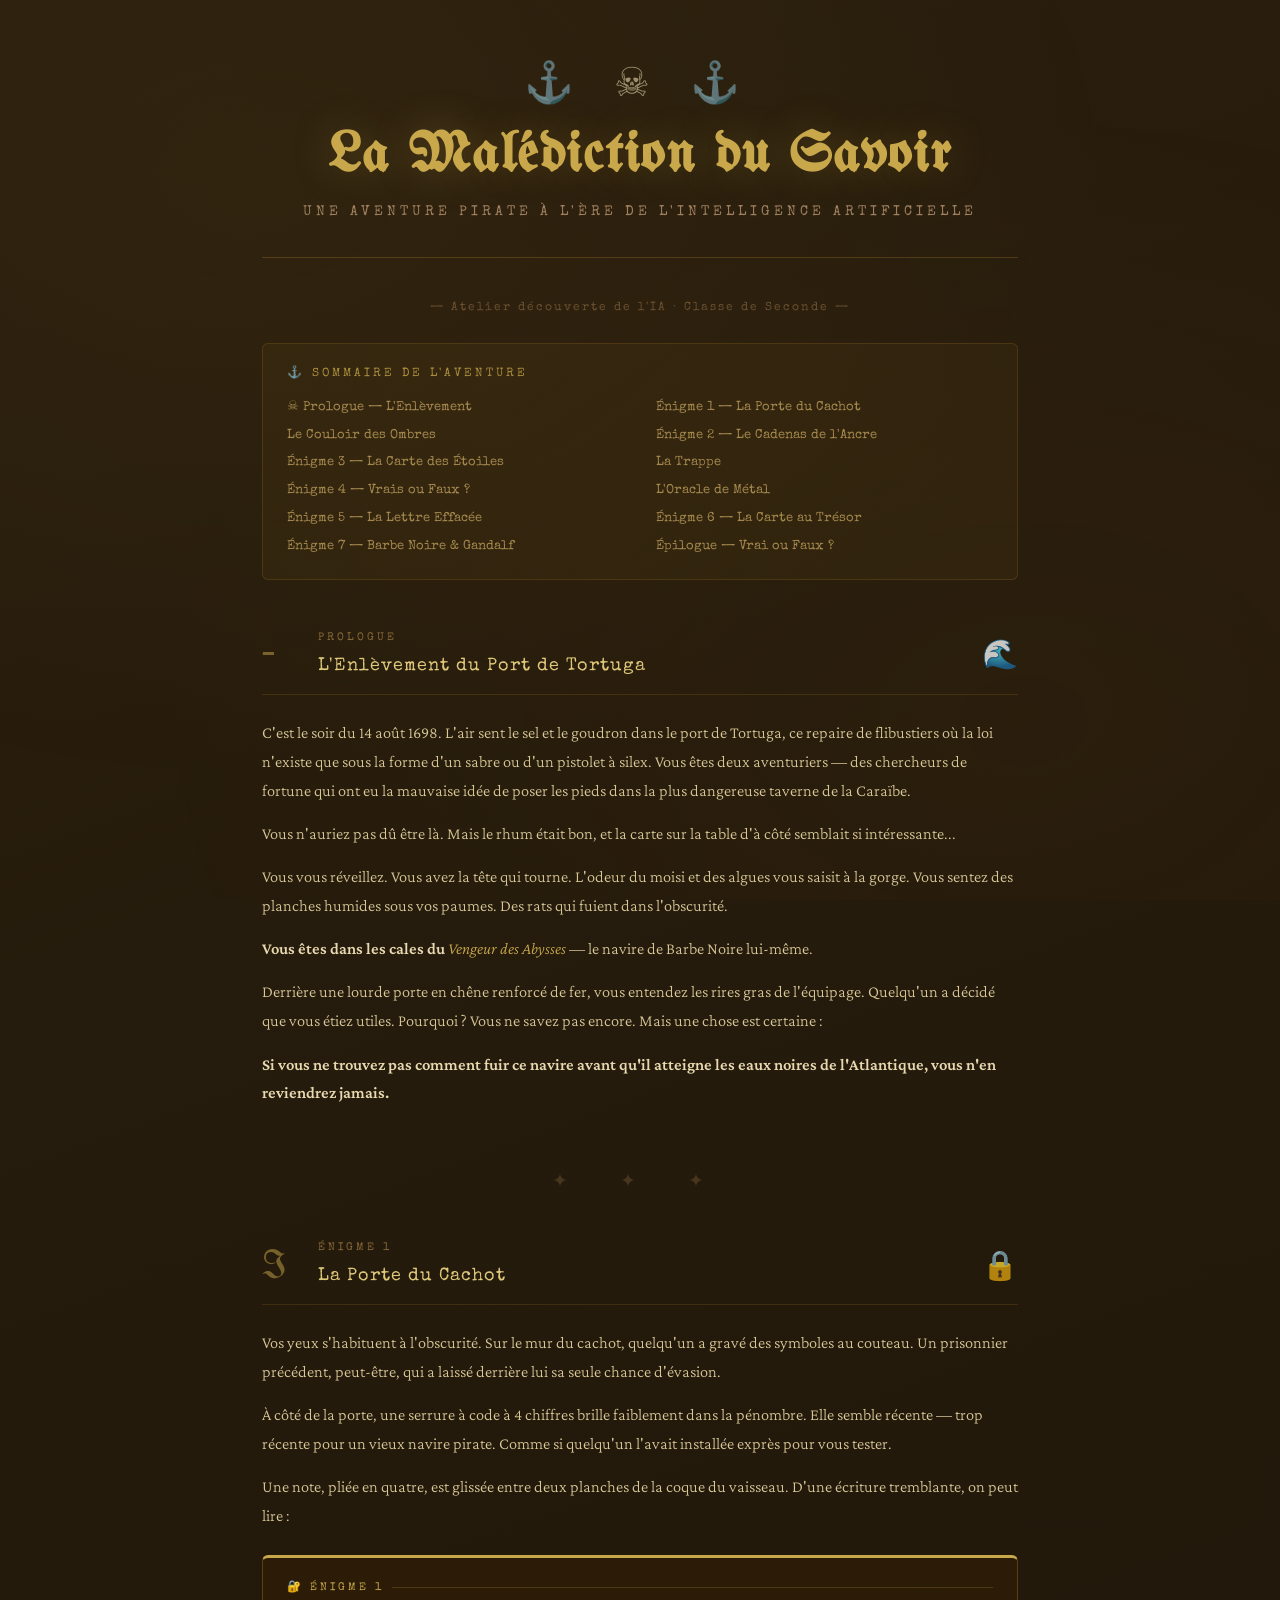
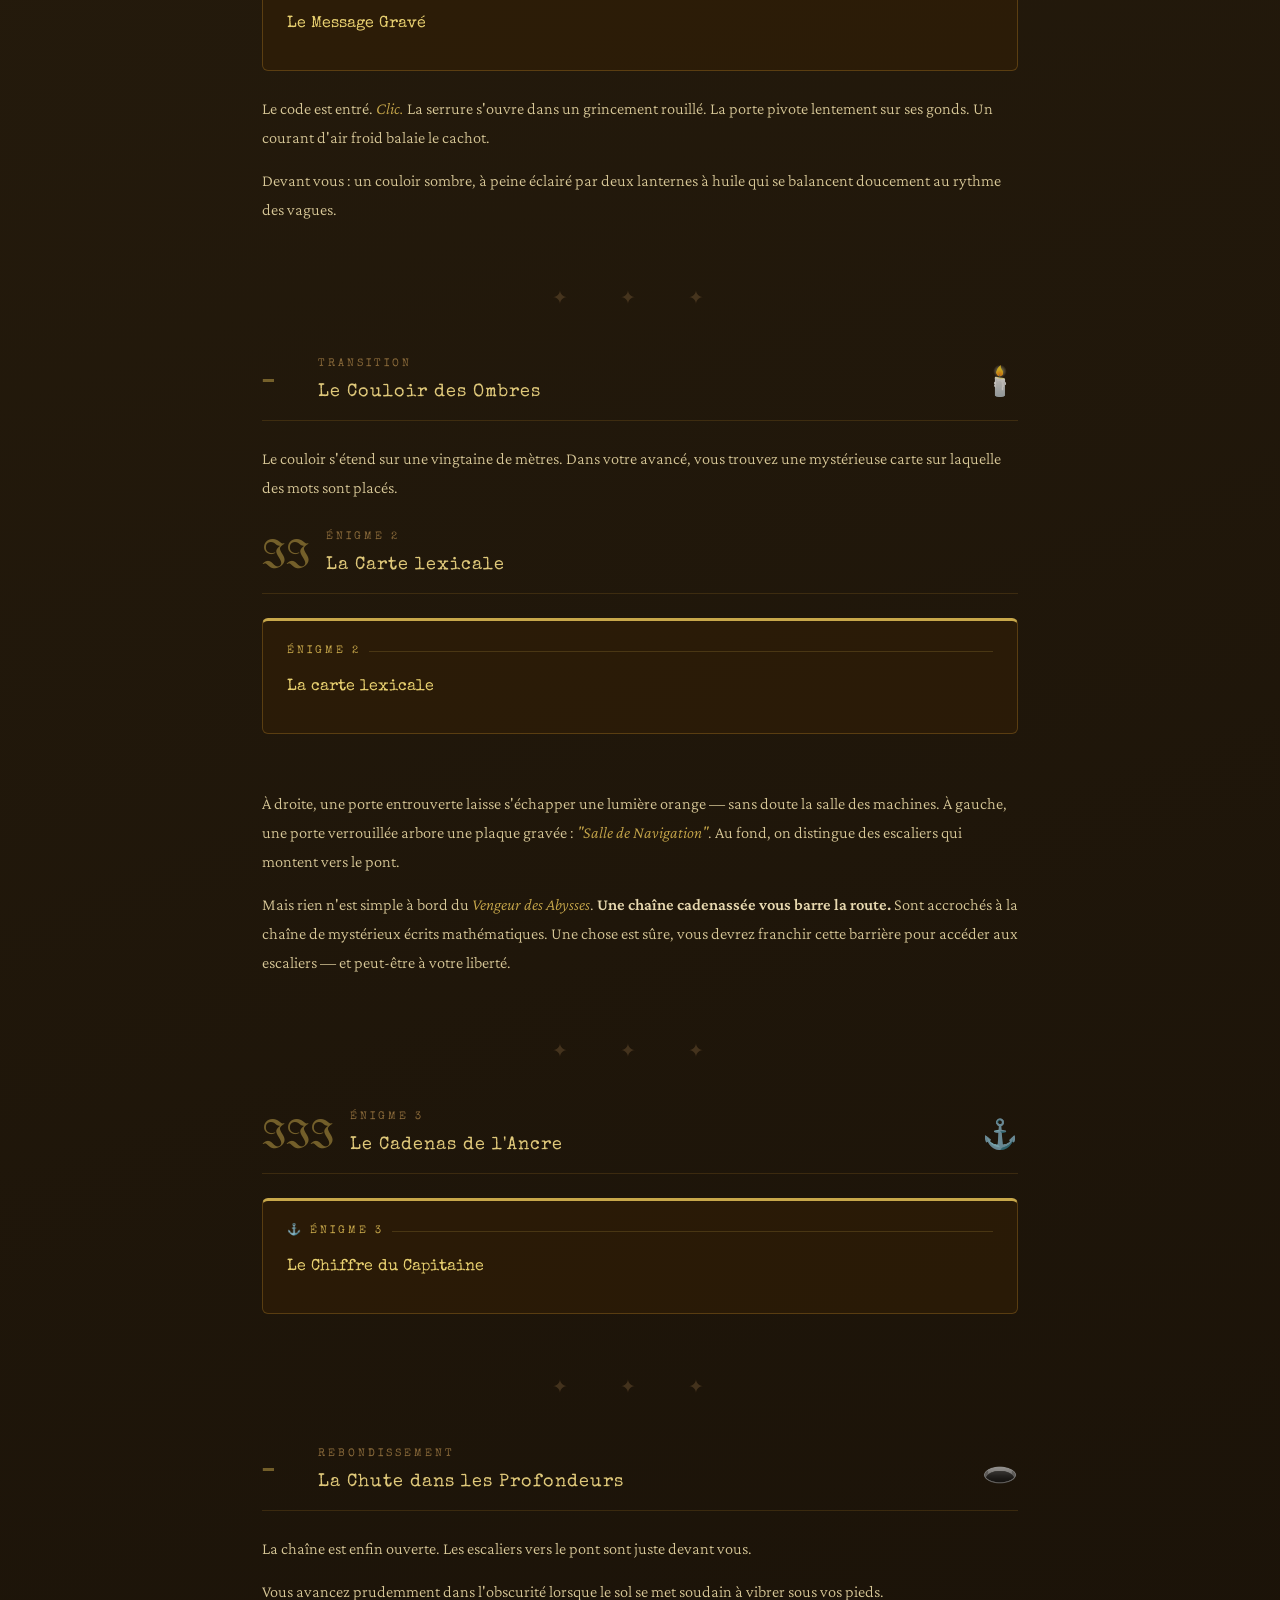
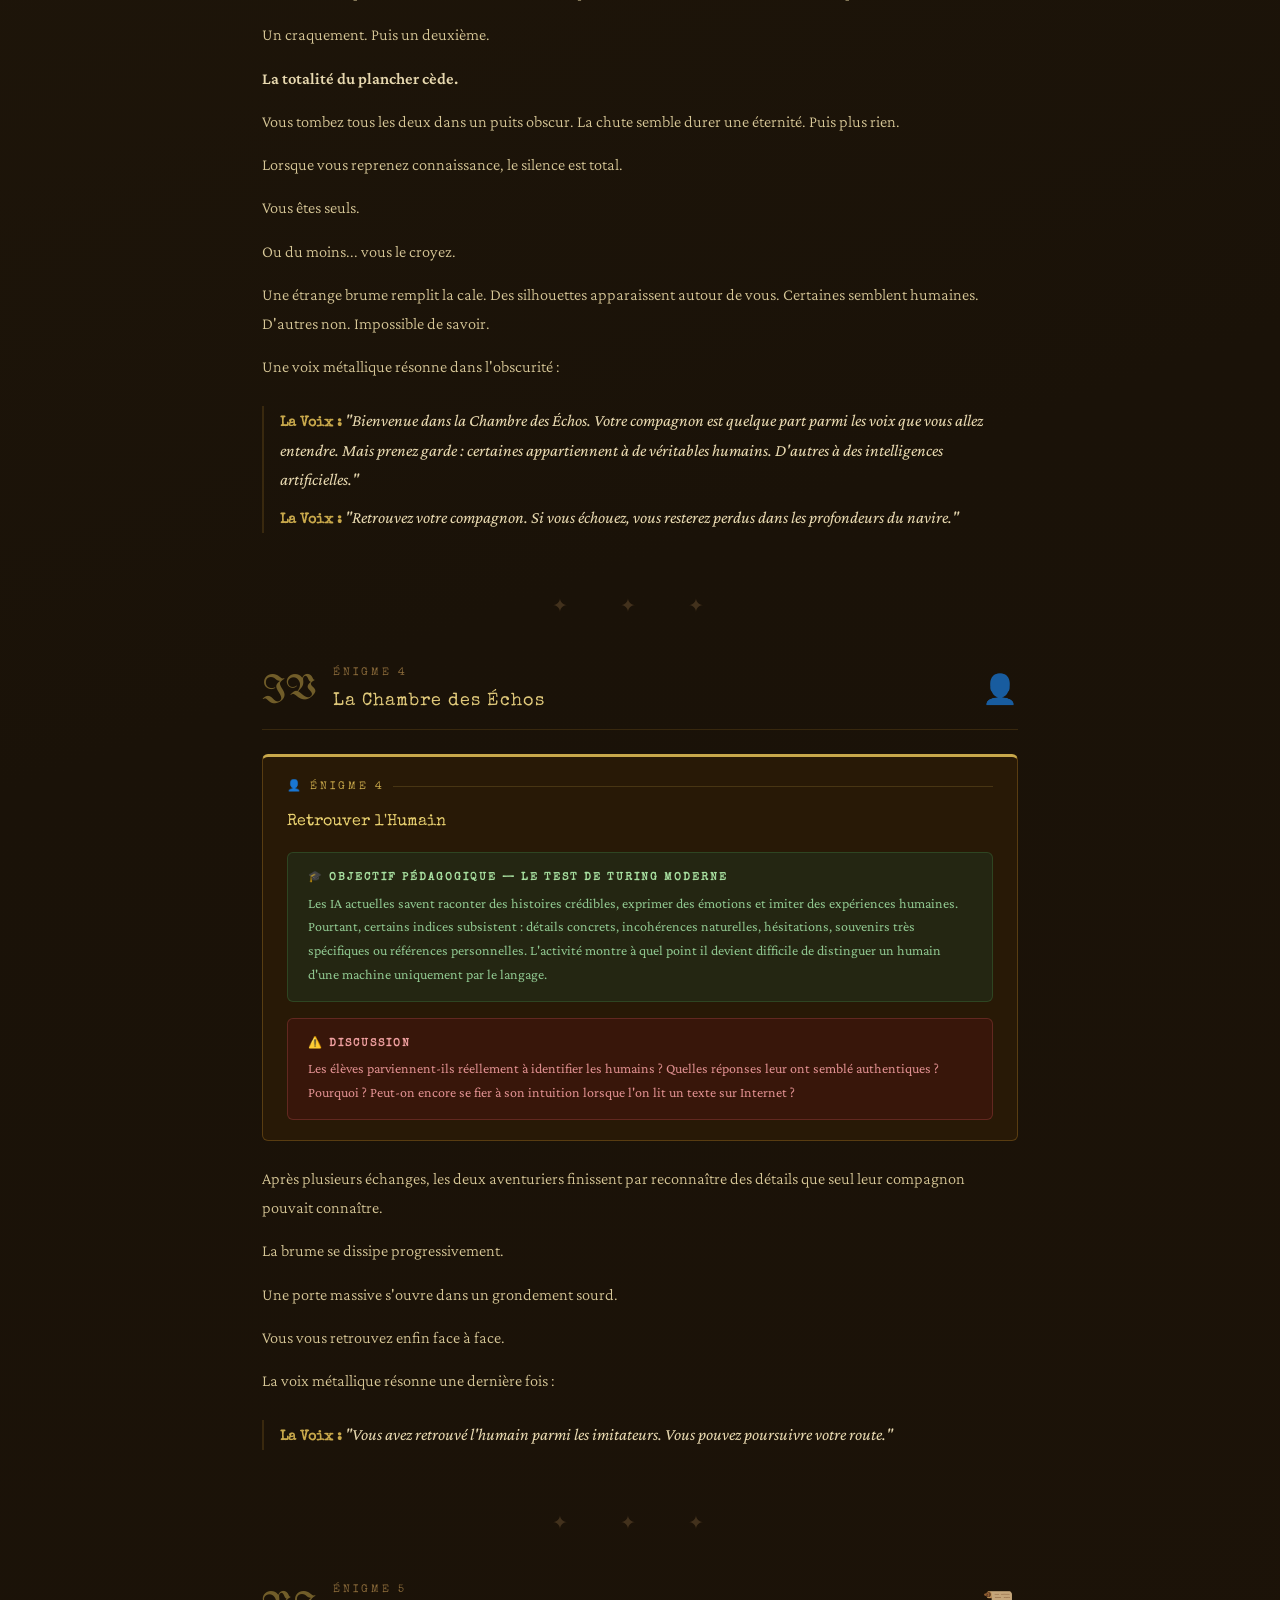
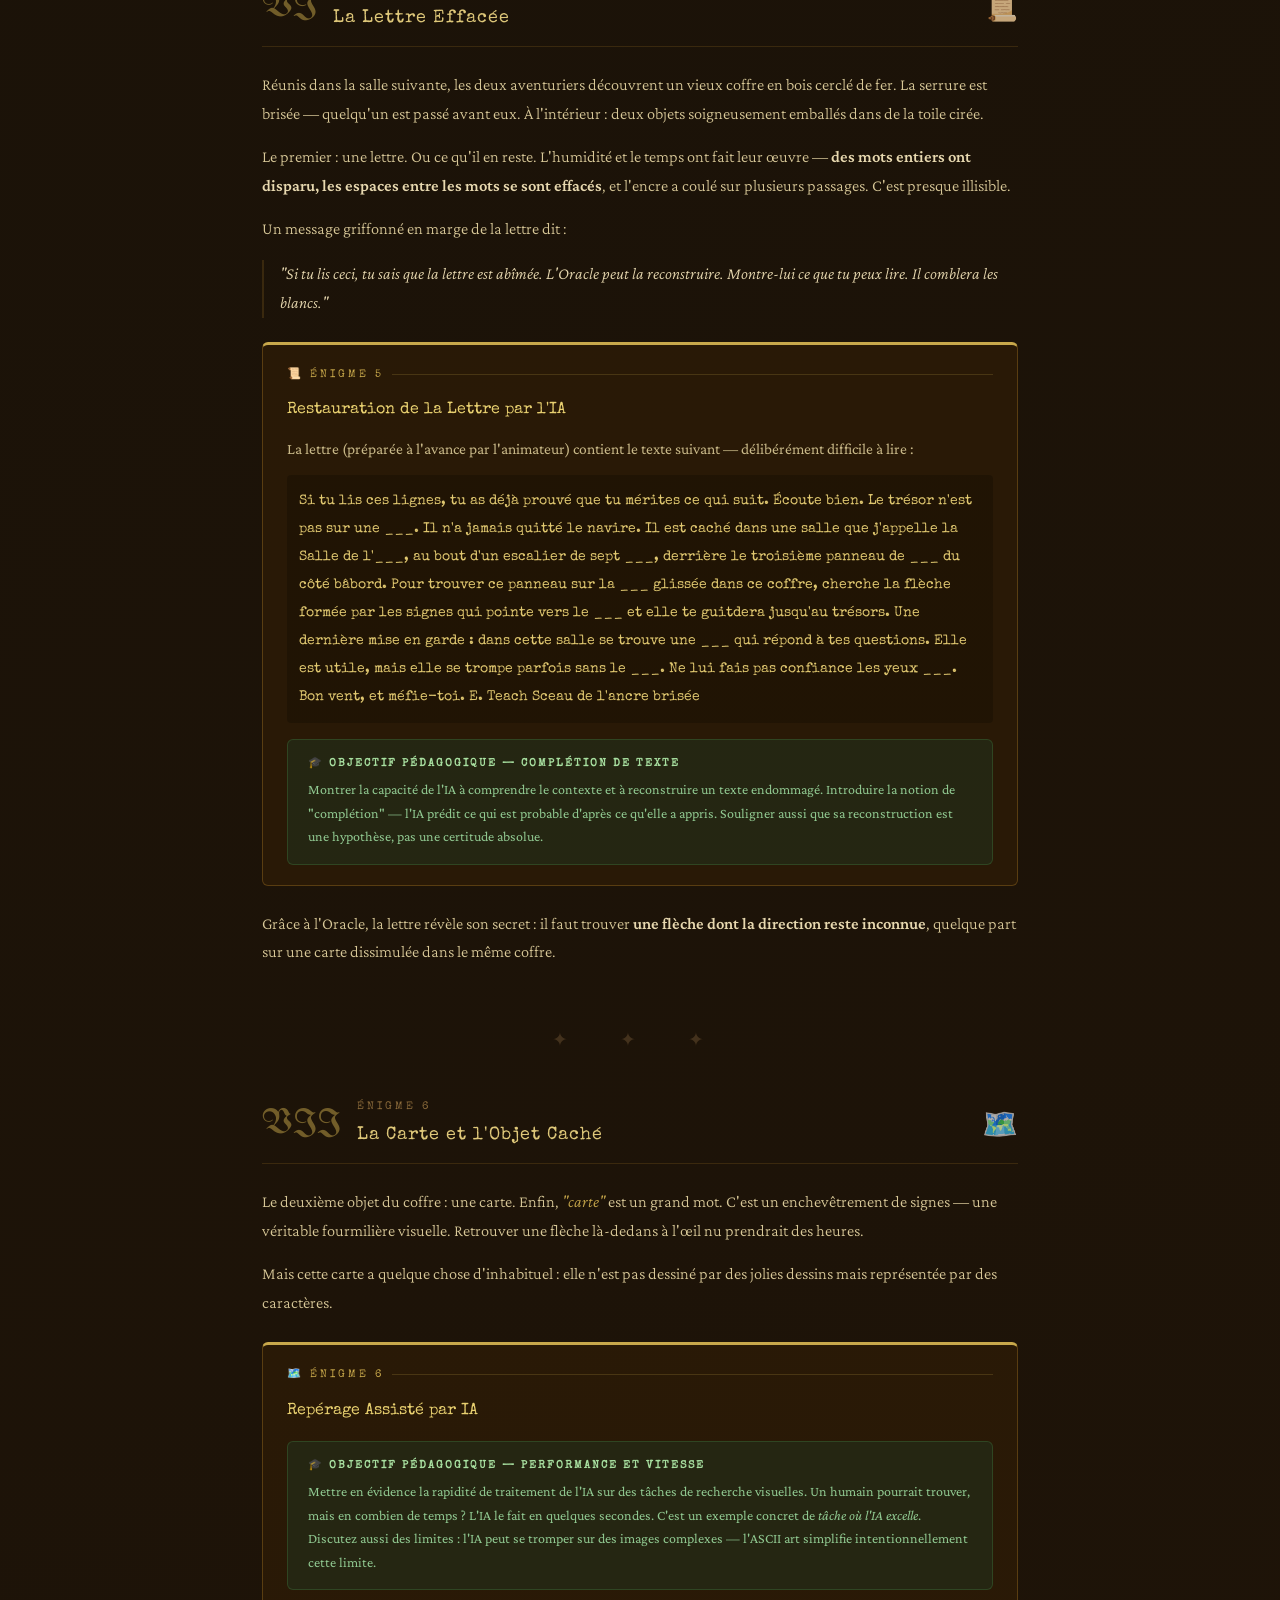
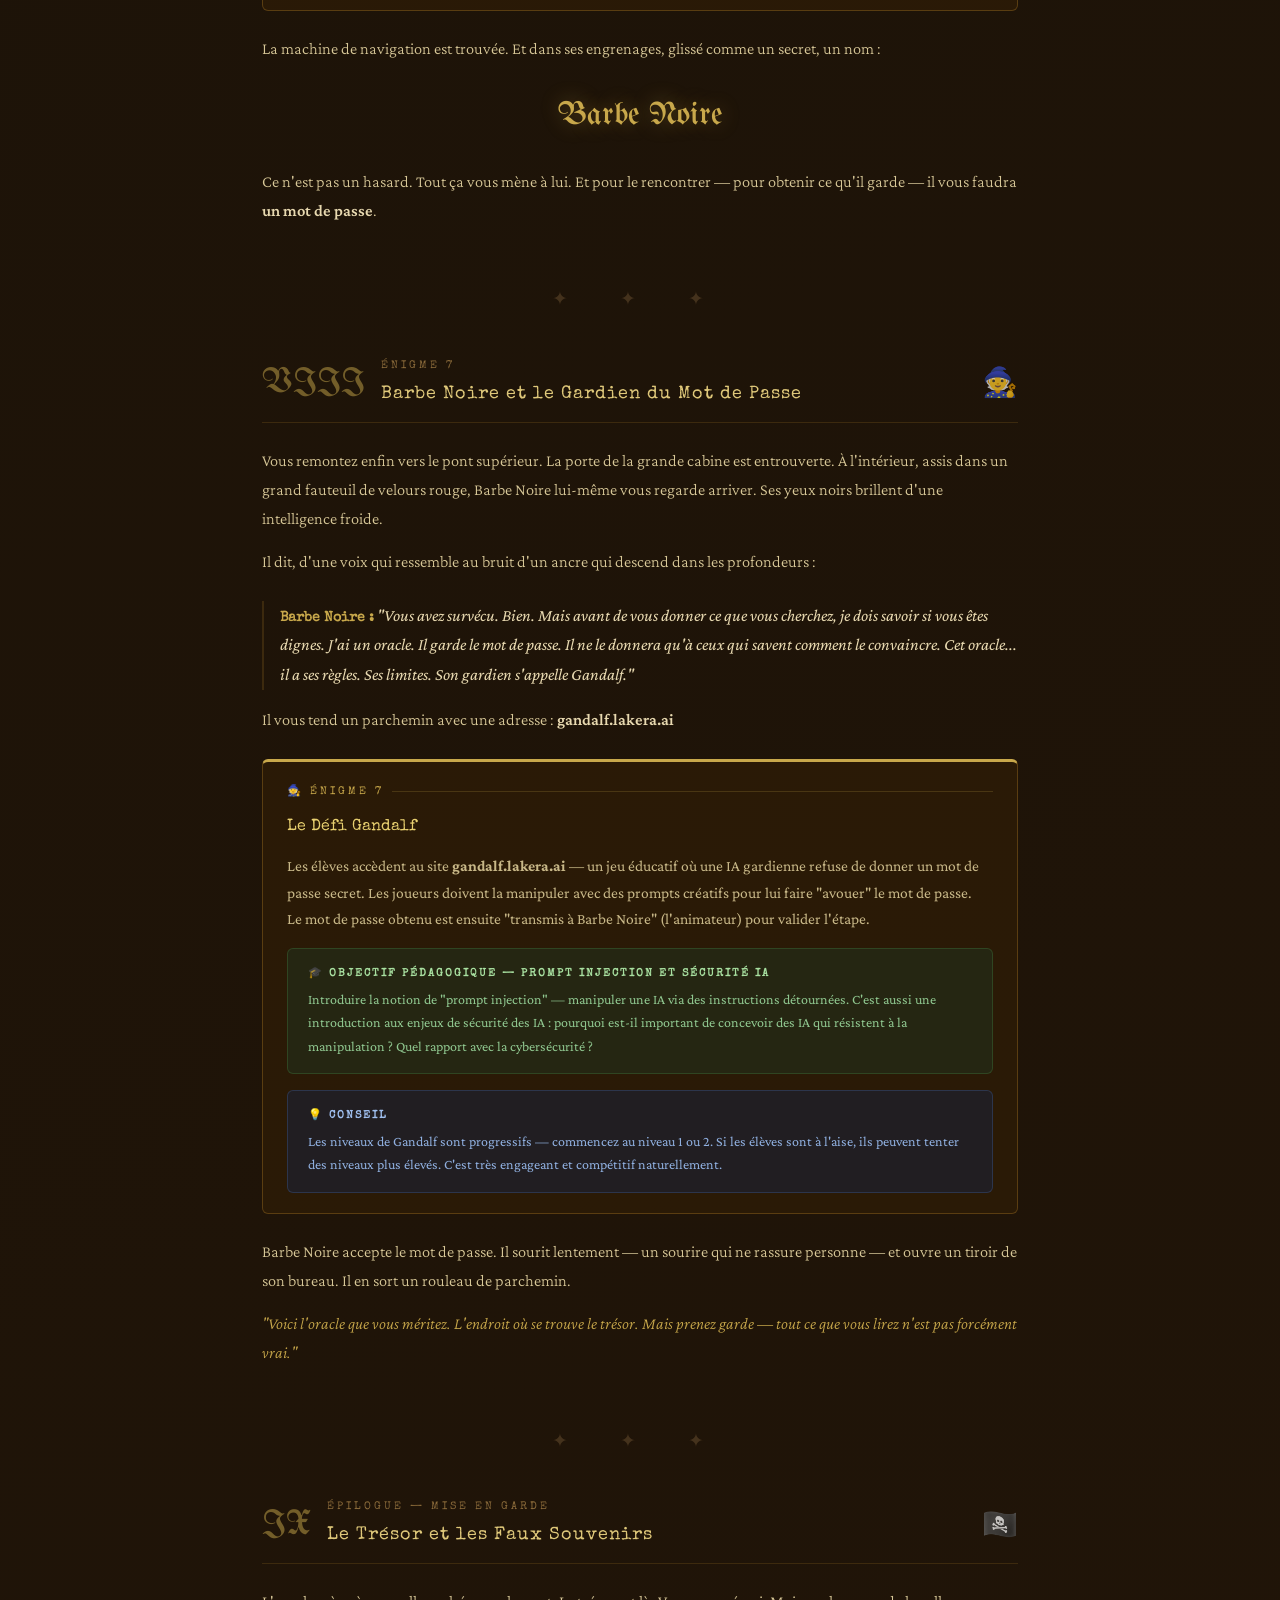
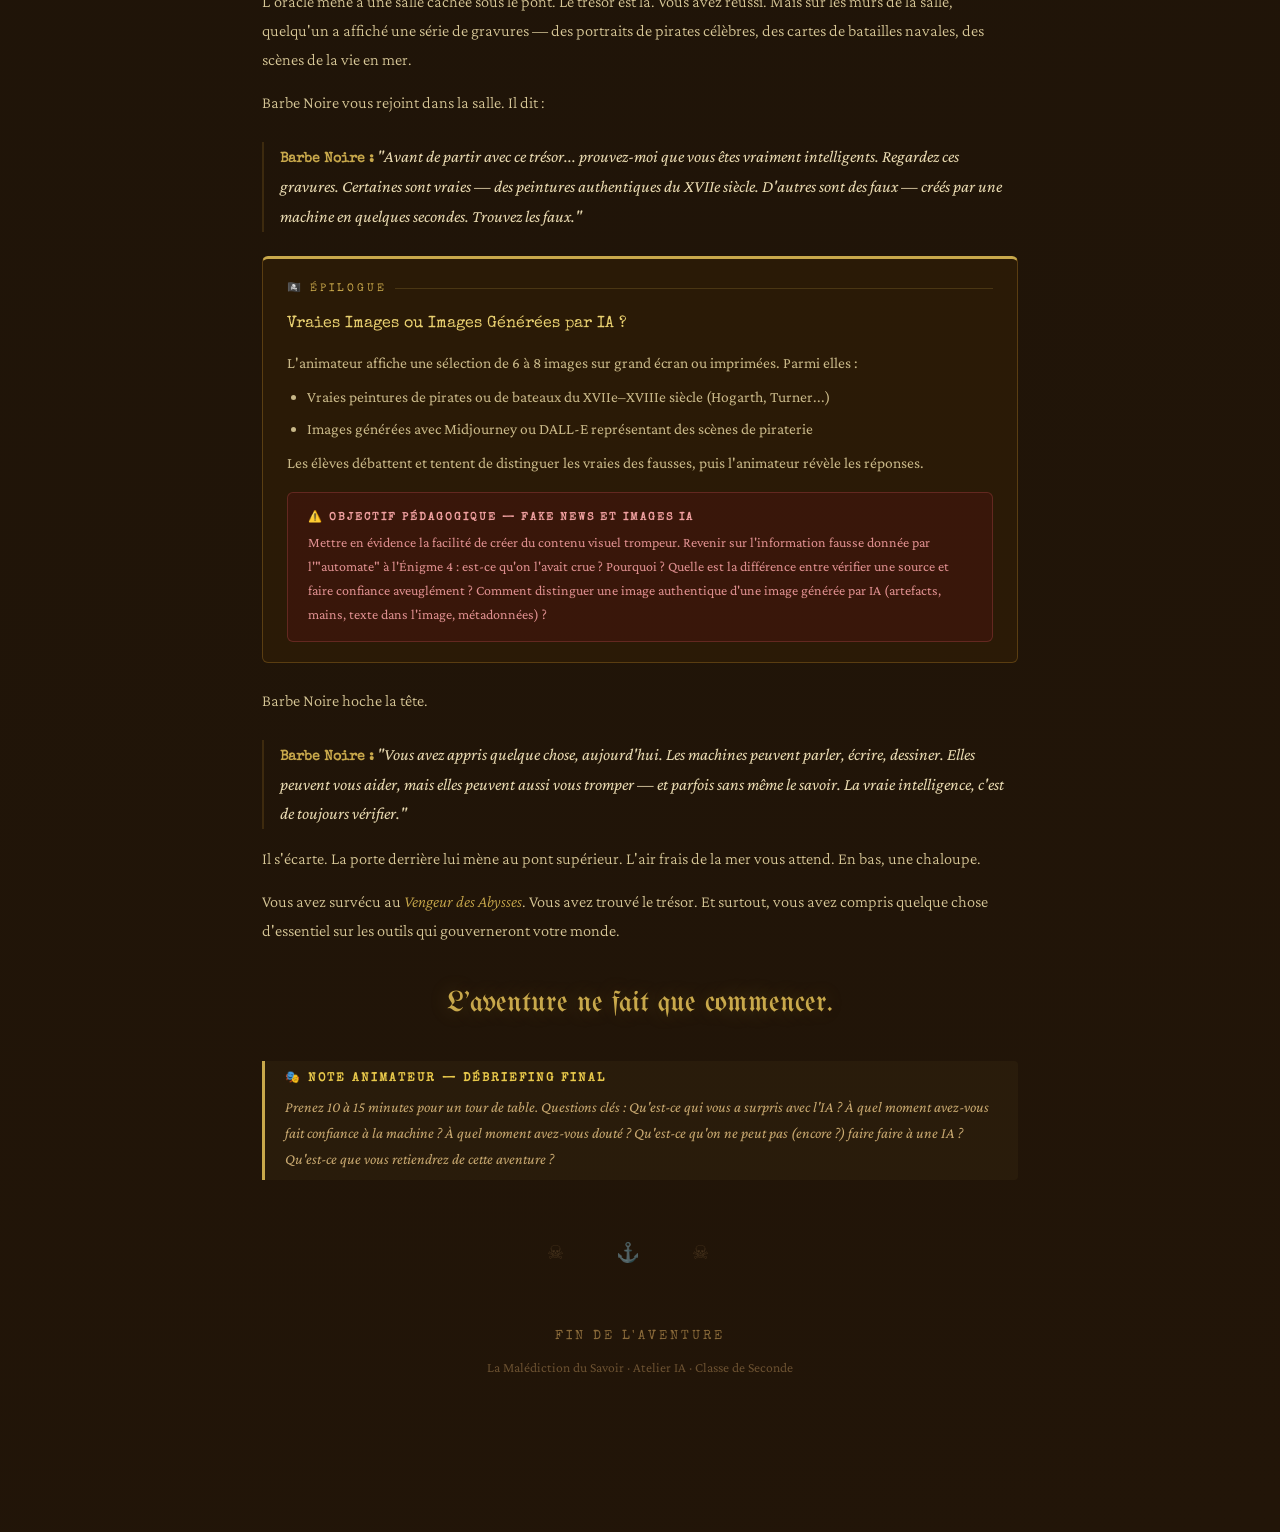
==== commit b24d8878: "revisite e1, écriture de description et relecture de la première partie de l'histoire" ====
--- a/histoire/main.html
+++ b/histoire/main.html
@@ -51,7 +51,9 @@
                     <p>Vous n'auriez pas dû être là. Mais le rhum était bon, et la carte sur la table d'à côté semblait
                         si intéressante...
                     </p>
-                    <p>Vous vous réveillez. La tête vous. L'odeur du moisi et des algues vous saisit à la gorge. Des
+                    <p>Vous vous réveillez. Vous avez la tête qui tourne. L'odeur du moisi et des algues vous saisit à
+                        la gorge.
+                        Vous sentez des
                         planches humides sous vos paumes. Des rats qui fuient dans l'obscurité.
                     </p>
                     <p><strong>Vous êtes dans les cales du <em>Vengeur des Abysses</em></strong> — le navire de Barbe
@@ -93,14 +95,6 @@
                 <div class="enigme-box">
                     <div class="enigme-tag">🔐 Énigme 1</div>
                     <div class="enigme-title">Le Message Gravé</div>
-                    <div class="enigme-body">
-                        <div class="tip-box">
-                            <strong>💡 Conseil animateur</strong>
-                            Cette énigme est totalement manuelle — pas d'IA ici. Elle sert à créer le groupe, à mettre
-                            les élèves en condition de réflexion collaborative. Laissez-les se débrouiller quelques
-                            minutes avant d'intervenir. L'échec fait partie du jeu.
-                        </div>
-                    </div>
                 </div>
                 <div class="scene">
                     <p>Le code est entré. <em>Clic.</em> La serrure s'ouvre dans un grincement rouillé. La porte pivote
@@ -124,14 +118,13 @@
                 </div>
 
                 <div class="scene">
-                    <p>Le couloir s'étend sur une vingtaine de mètres. À vos pieds, vous trouvez une mystérieuse carte
+                    <p>Le couloir s'étend sur une vingtaine de mètres. Dans votre avancé, vous trouvez une mystérieuse
+                        carte
                         sur laquelle des mots sont placés.</p>
 
                 </div>
 
                 <!-- ENIGME 2 -->
-
-                <div class="sep">✦ ✦ ✦</div>
                 <section class="chapter" id="e2">
                     <div class="chapter-header">
                         <span class="chapter-num">II</span>
@@ -148,7 +141,6 @@
                     </div>
                 </section>
 
-                <div class="sep">✦ ✦ ✦</div>
                 <div class="scene">
                     <p>À droite, une porte entrouverte laisse s'échapper une lumière orange — sans doute la salle des
                         machines. À gauche, une porte verrouillée arbore une plaque gravée : <em>"Salle de
@@ -179,14 +171,6 @@
                 <div class="enigme-box">
                     <div class="enigme-tag">⚓ Énigme 3</div>
                     <div class="enigme-title">Le Chiffre du Capitaine</div>
-                    <div class="enigme-body">
-                        <div class="pedagogy">
-                            <strong>🎓 Objectif pédagogique</strong>
-                            Initiation aux principes de base du produit matriciel et de son utilisation — notion de code
-                            et de décodage. Aucune IA n'est utilisée ici ; c'est intentionnel pour montrer que certaines
-                            tâches sont encore très humaines.
-                        </div>
-                    </div>
                 </div>
             </section>
 
@@ -239,24 +223,6 @@
 
                     <p><span class="speaker">La Voix :</span> "Retrouvez votre compagnon. Si vous échouez, vous resterez
                         perdus dans les profondeurs du navire."</p>
-
-
-                </div>
-
-                <div class="narrator">
-                    <strong>🎭 Mise en place</strong>
-
-
-                    Chaque élève est placé devant un écran ou un téléphone.
-
-                    Un système (ou l'animateur) pose une série de questions ouvertes à plusieurs participants :
-                    <ul>
-                        <li>les deux élèves ;</li>
-                        <li>plusieurs IA conversationnelles ;</li>
-                        <li>éventuellement quelques réponses préparées à l'avance.</li>
-                    </ul>
-
-                    Toutes les réponses sont anonymisées.
 
 
                 </div>
@@ -367,12 +333,19 @@
                         </p>
                         <p
                             style="font-family:'Special Elite',cursive; color:#e0c870; font-size:14px; line-height:2; margin:0.75rem 0; background:rgba(0,0,0,0.2); padding:0.75rem; border-radius:4px;">
-                            letreducapitainepourlui memeannee16..trouverletresorva
-                            abordsallecacheesouslepontsudouest...objetquicherchestsur...carteprendrelamachinedenavigation...sibarbenoir...donneraloracle...motdepasseestceluiquigardeleseaux
-                        </p>
-                        <p>Les élèves donnent ce texte à l'IA (Claude, ChatGPT...) en lui demandant de le reconstituer
-                            en ajoutant des espaces, en comblant les blancs avec ce qui a du sens dans le contexte d'une
-                            lettre de pirate.
+                            Si tu lis ces lignes, tu as déjà prouvé que tu mérites ce qui suit. Écoute bien.
+                            Le trésor n'est pas sur une ___. Il n'a jamais quitté le navire. Il est caché dans une
+                            salle que j'appelle la Salle de l'___, au bout d'un escalier de sept
+                            ___, derrière le troisième panneau de ___ du côté bâbord.
+                            Pour trouver ce panneau sur la ___ glissée dans ce coffre, cherche la flèche formée
+                            par les signes qui pointe vers le ___ et
+                            elle te guitdera jusqu'au trésors.
+                            Une dernière mise en garde : dans cette salle se trouve une ___ qui
+                            répond à tes questions. Elle est utile, mais elle se trompe parfois sans le
+                            ___. Ne lui fais pas confiance les yeux ___.
+                            Bon vent, et méfie-toi.
+                            E. Teach
+                            Sceau de l'ancre brisée
                         </p>
                         <div class="pedagogy">
                             <strong>🎓 Objectif pédagogique — Complétion de texte</strong>
@@ -383,8 +356,9 @@
                     </div>
                 </div>
                 <div class="scene">
-                    <p>Grâce à l'Oracle, la lettre révèle son secret : il faut trouver <strong>la machine de
-                            navigation</strong>, quelque part sur une carte dissimulée dans le même coffre.
+                    <p>Grâce à l'Oracle, la lettre révèle son secret : il faut trouver <strong>une flèche dont la
+                            direction reste inconnue</strong>, quelque part sur une carte dissimulée dans le même
+                        coffre.
                     </p>
                 </div>
             </section>
@@ -401,24 +375,16 @@
                 </div>
                 <div class="scene">
                     <p>Le deuxième objet du coffre : une carte. Enfin, <em>"carte"</em> est un grand mot. C'est un
-                        enchevêtrement de signes, de symboles, de noms de lieux minuscules — une véritable fourmilière
-                        visuelle. Retrouver la machine de navigation là-dedans à l'œil nu prendrait des heures.
-                    </p>
-                    <p>Mais cette carte a quelque chose d'inhabituel : elle est représentée en <strong>art
-                            ASCII</strong> — des caractères typographiques qui forment des dessins. Étrange pour une
-                        carte du XVIIe siècle, mais après tout, ce navire n'est pas ordinaire.
-                    </p>
+                        enchevêtrement de signes — une véritable fourmilière visuelle. Retrouver une flèche là-dedans à
+                        l'œil nu prendrait des heures.
+                    </p>
+                    <p>Mais cette carte a quelque chose d'inhabituel : elle n'est pas dessiné par des jolies dessins
+                        mais représentée par des caractères.</p>
                 </div>
                 <div class="enigme-box">
                     <div class="enigme-tag">🗺️ Énigme 6</div>
                     <div class="enigme-title">Repérage Assisté par IA</div>
                     <div class="enigme-body">
-                        <p>La carte ASCII (préparée à l'avance) représente le pont d'un navire avec de nombreux objets
-                            symbolisés. Parmi eux, une machine de navigation est cachée (symbolisée par exemple par
-                            <code>[@]</code> ou <code>(M)</code>).
-                        </p>
-                        <p>Les élèves soumettent la carte à l'IA et lui demandent de trouver et localiser l'objet cible.
-                        </p>
                         <div class="pedagogy">
                             <strong>🎓 Objectif pédagogique — Performance et vitesse</strong>
                             Mettre en évidence la rapidité de traitement de l'IA sur des tâches de recherche visuelles.
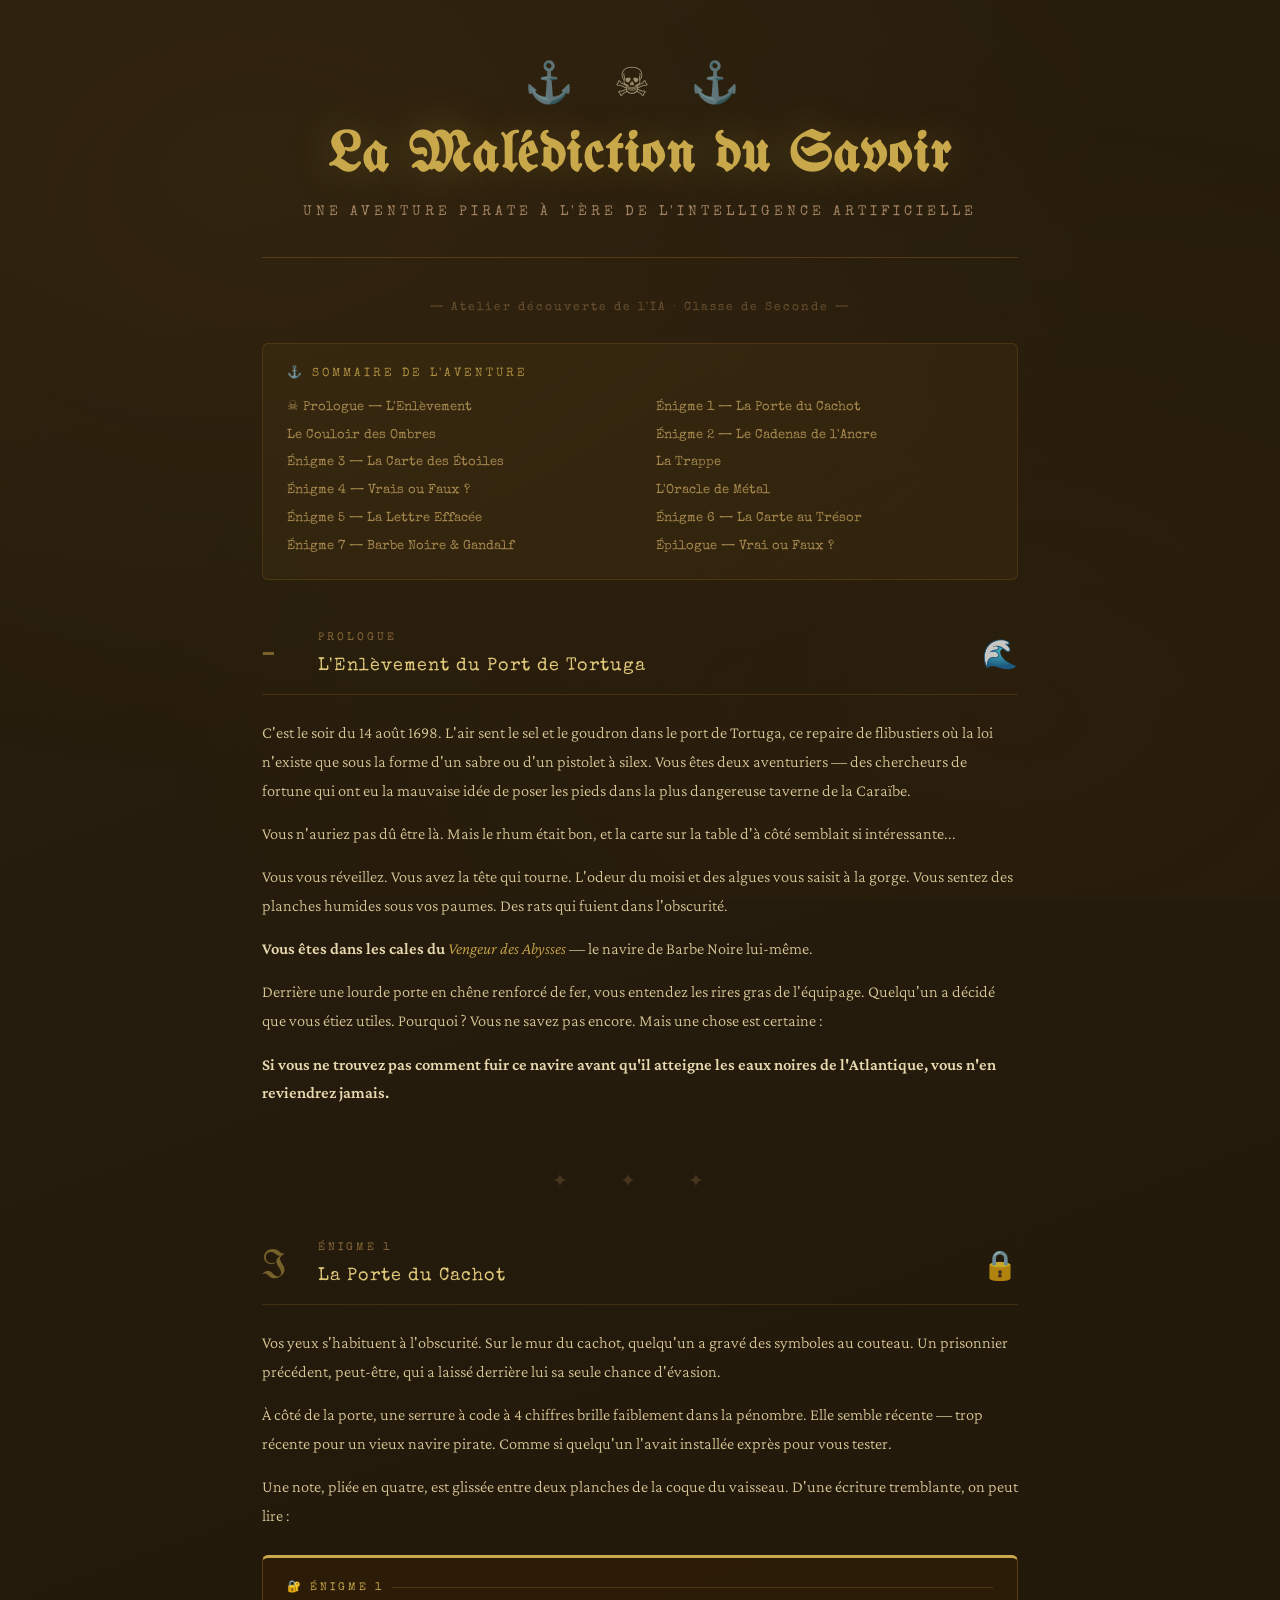
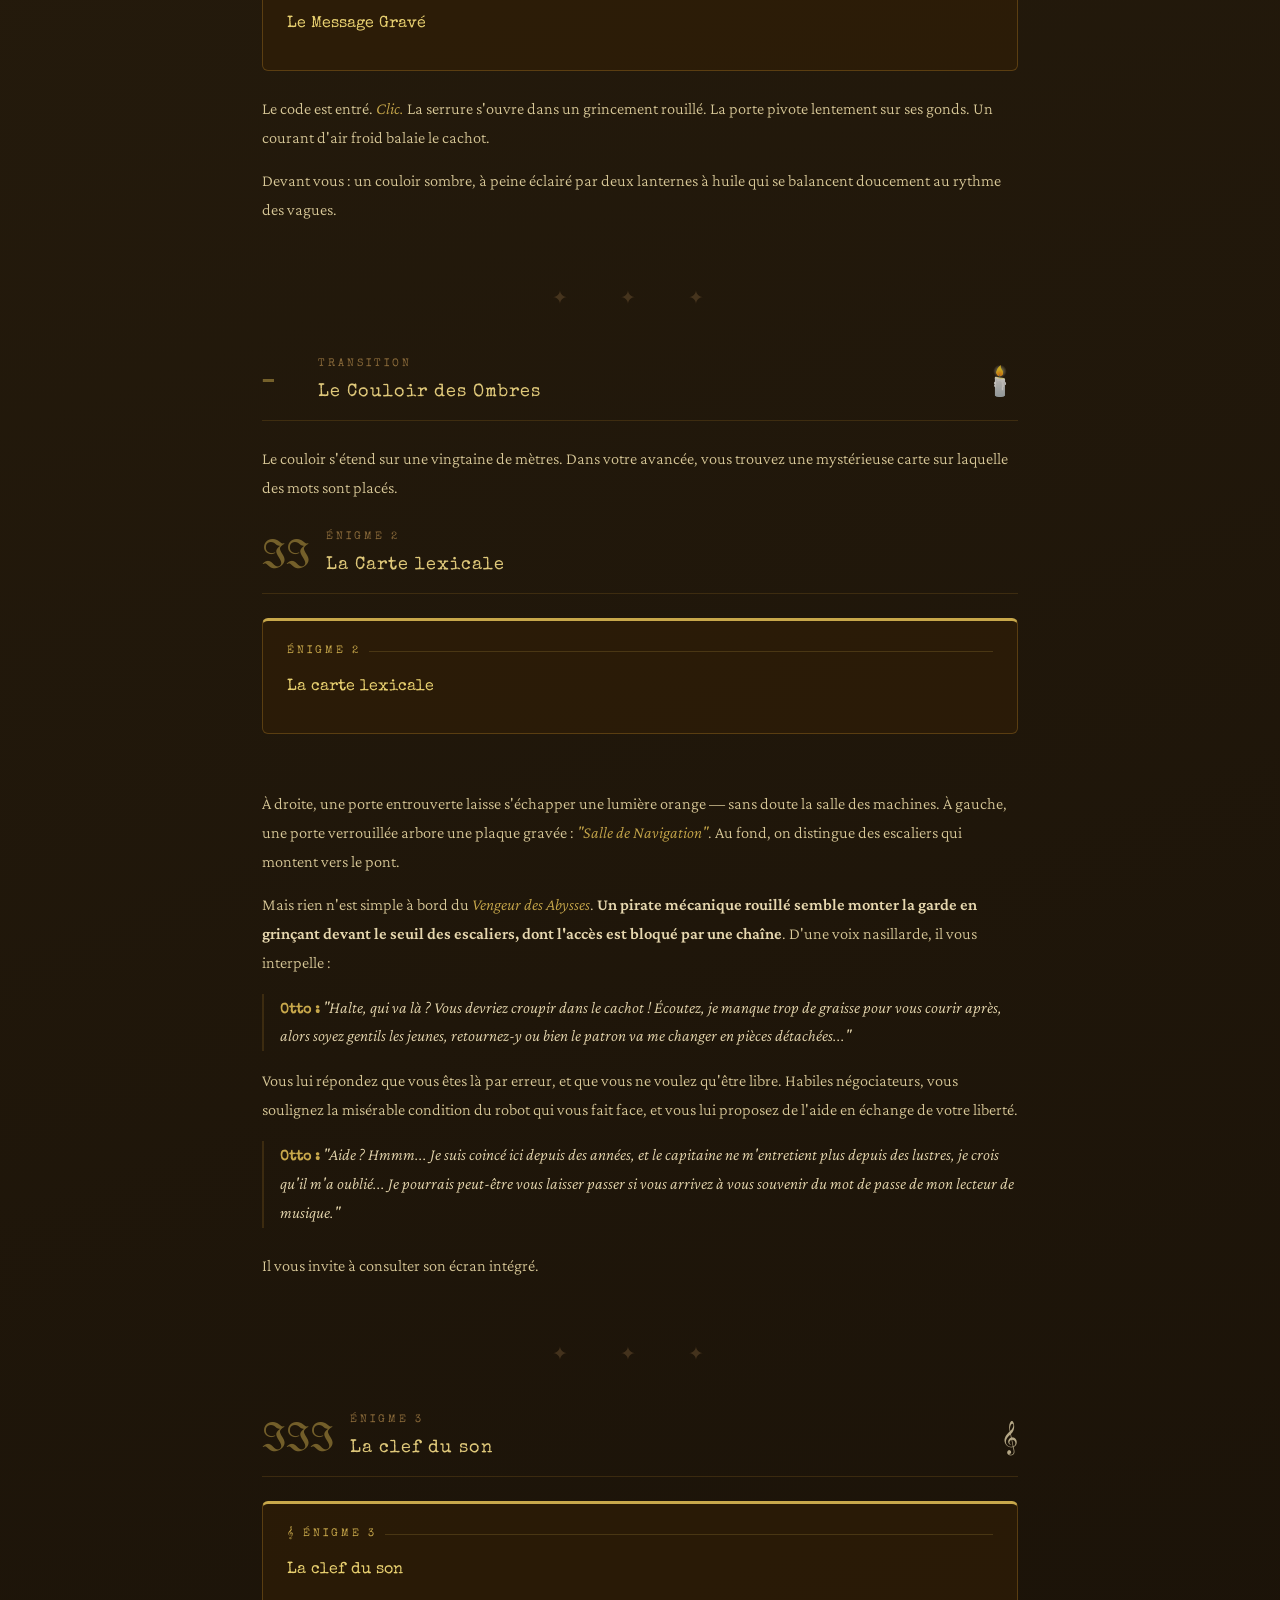
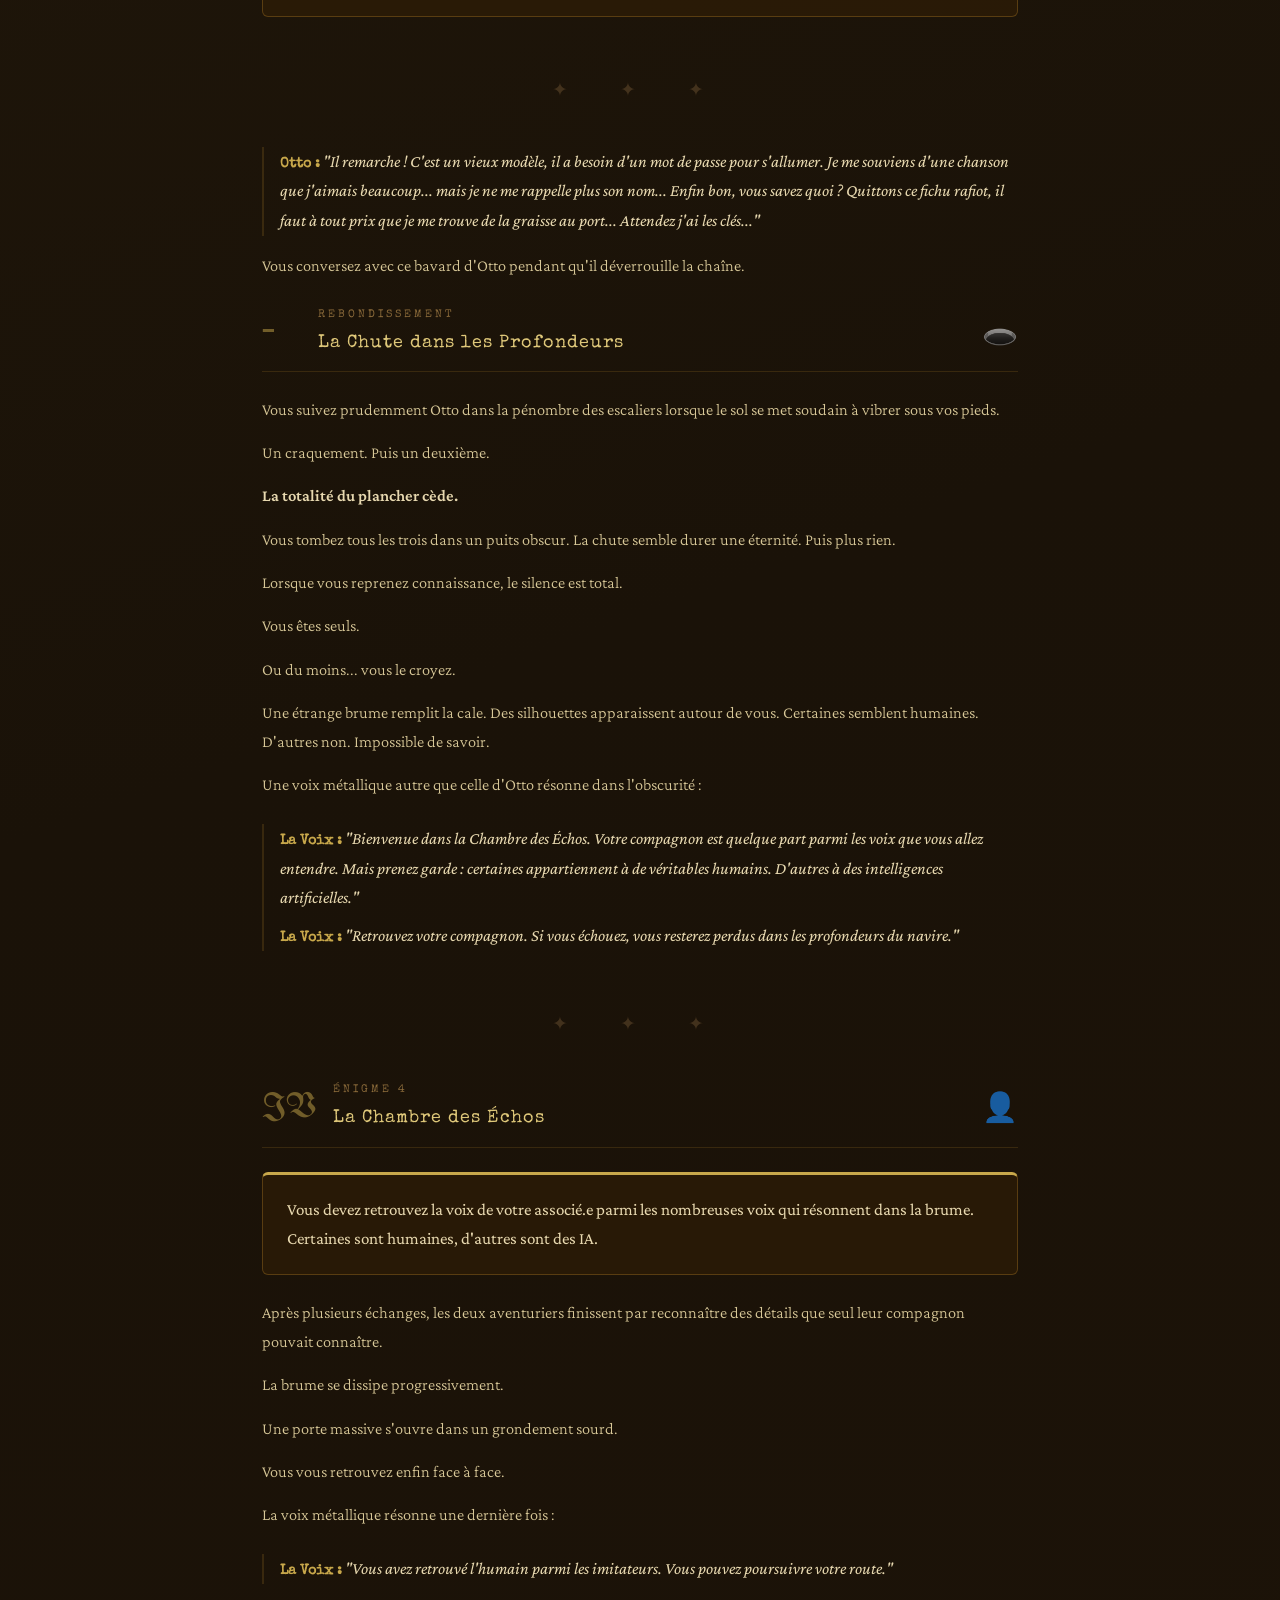
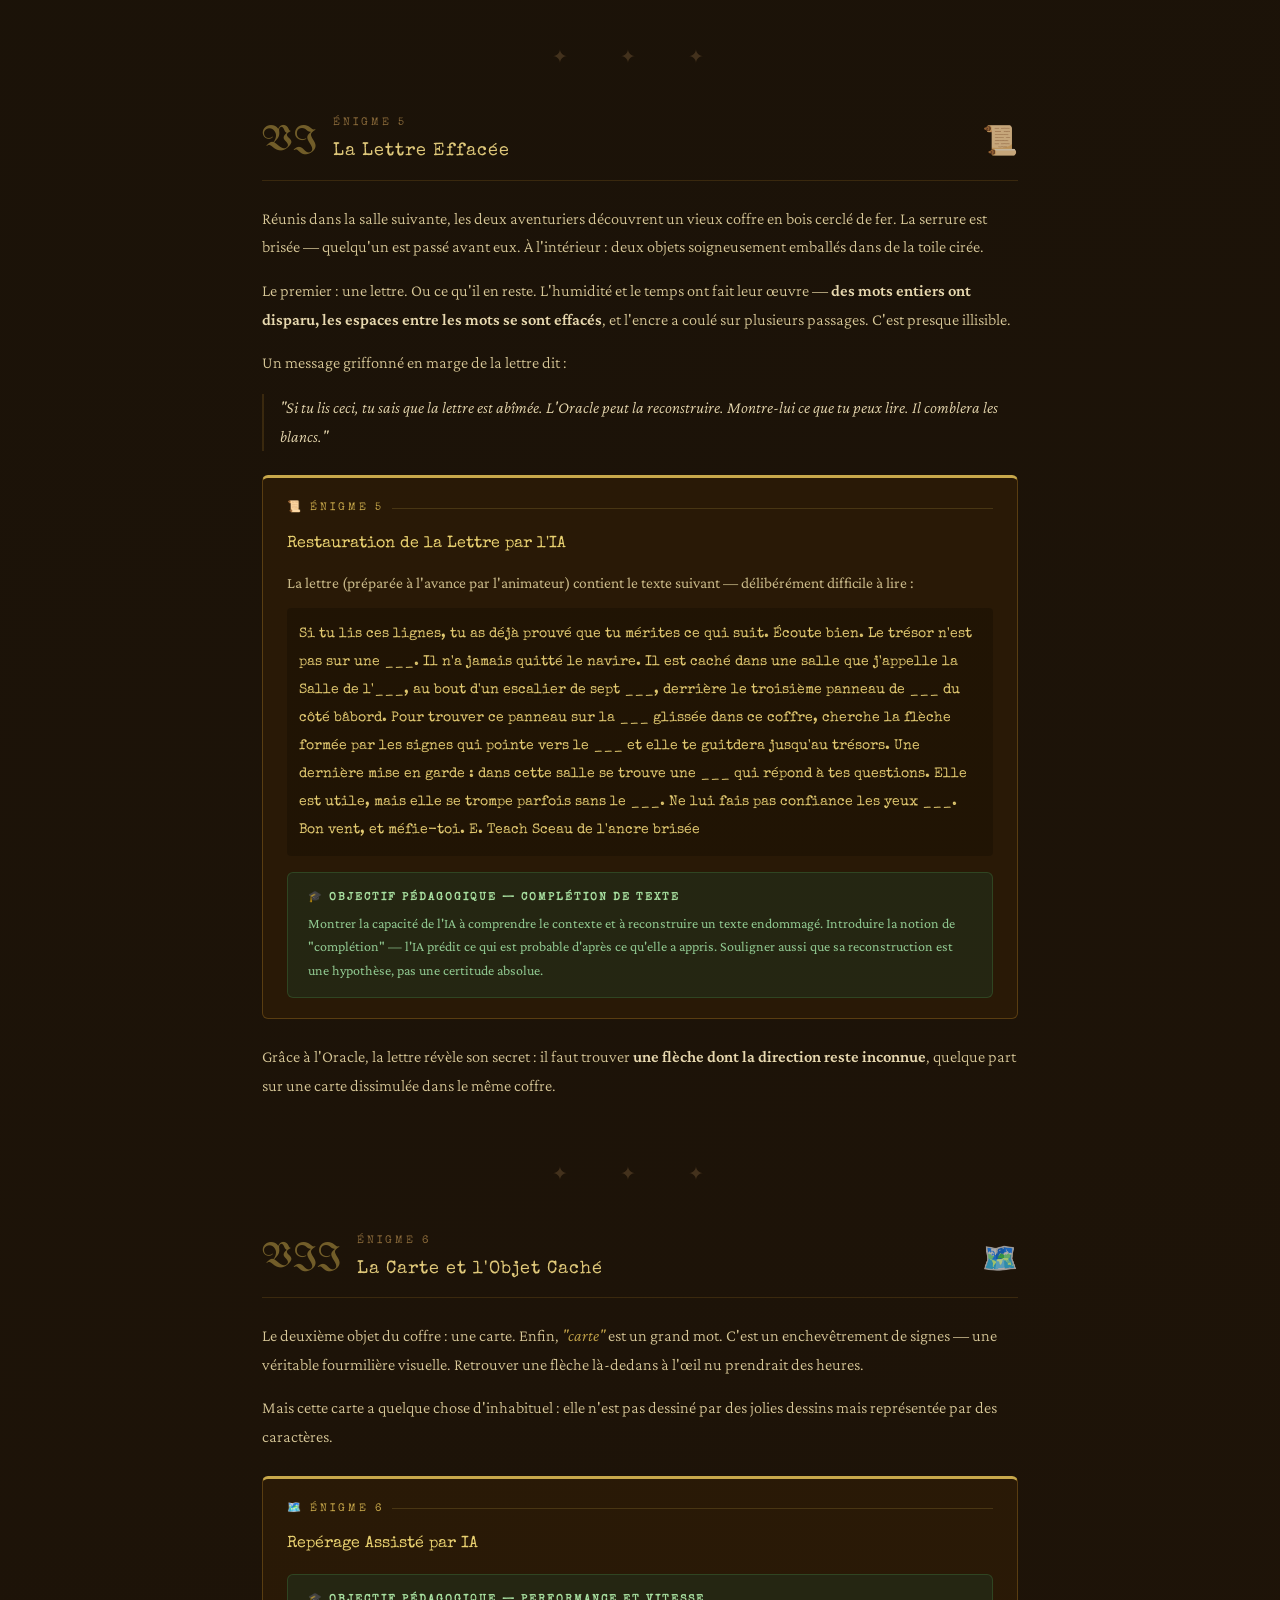
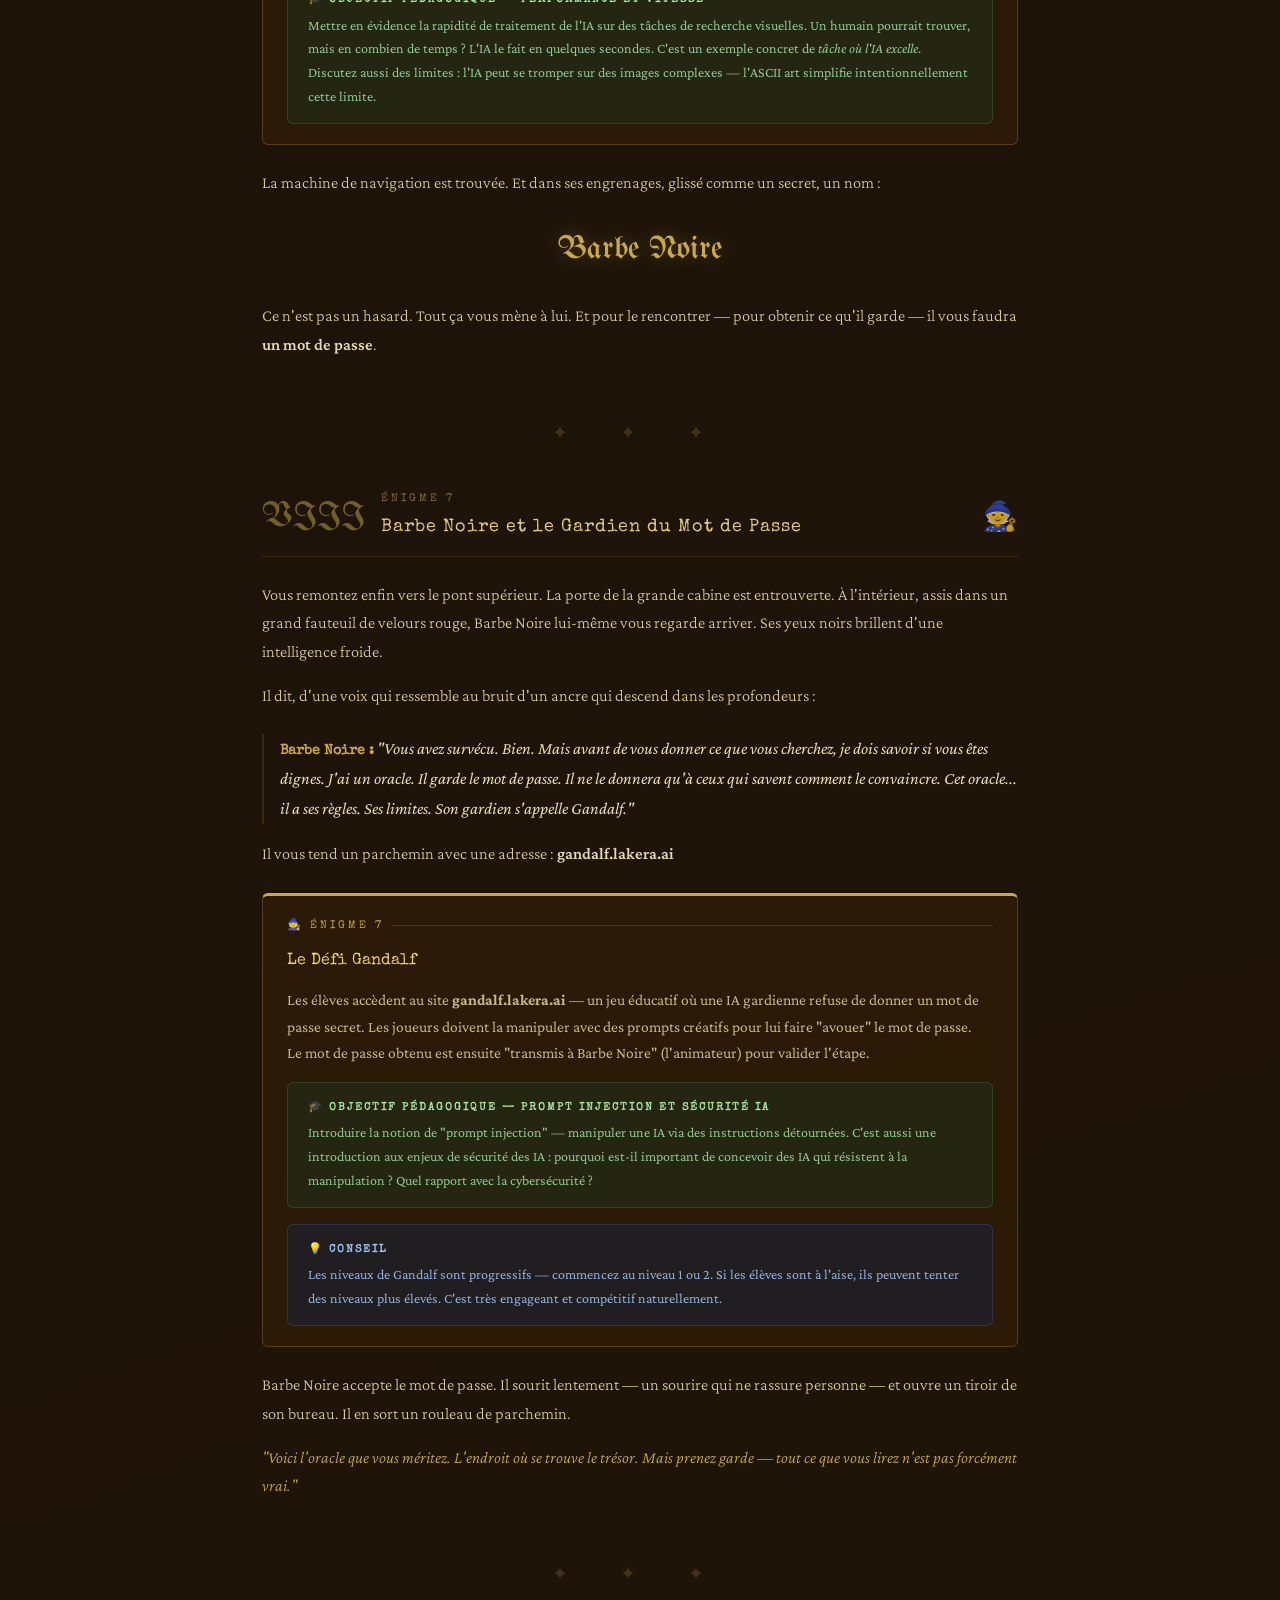
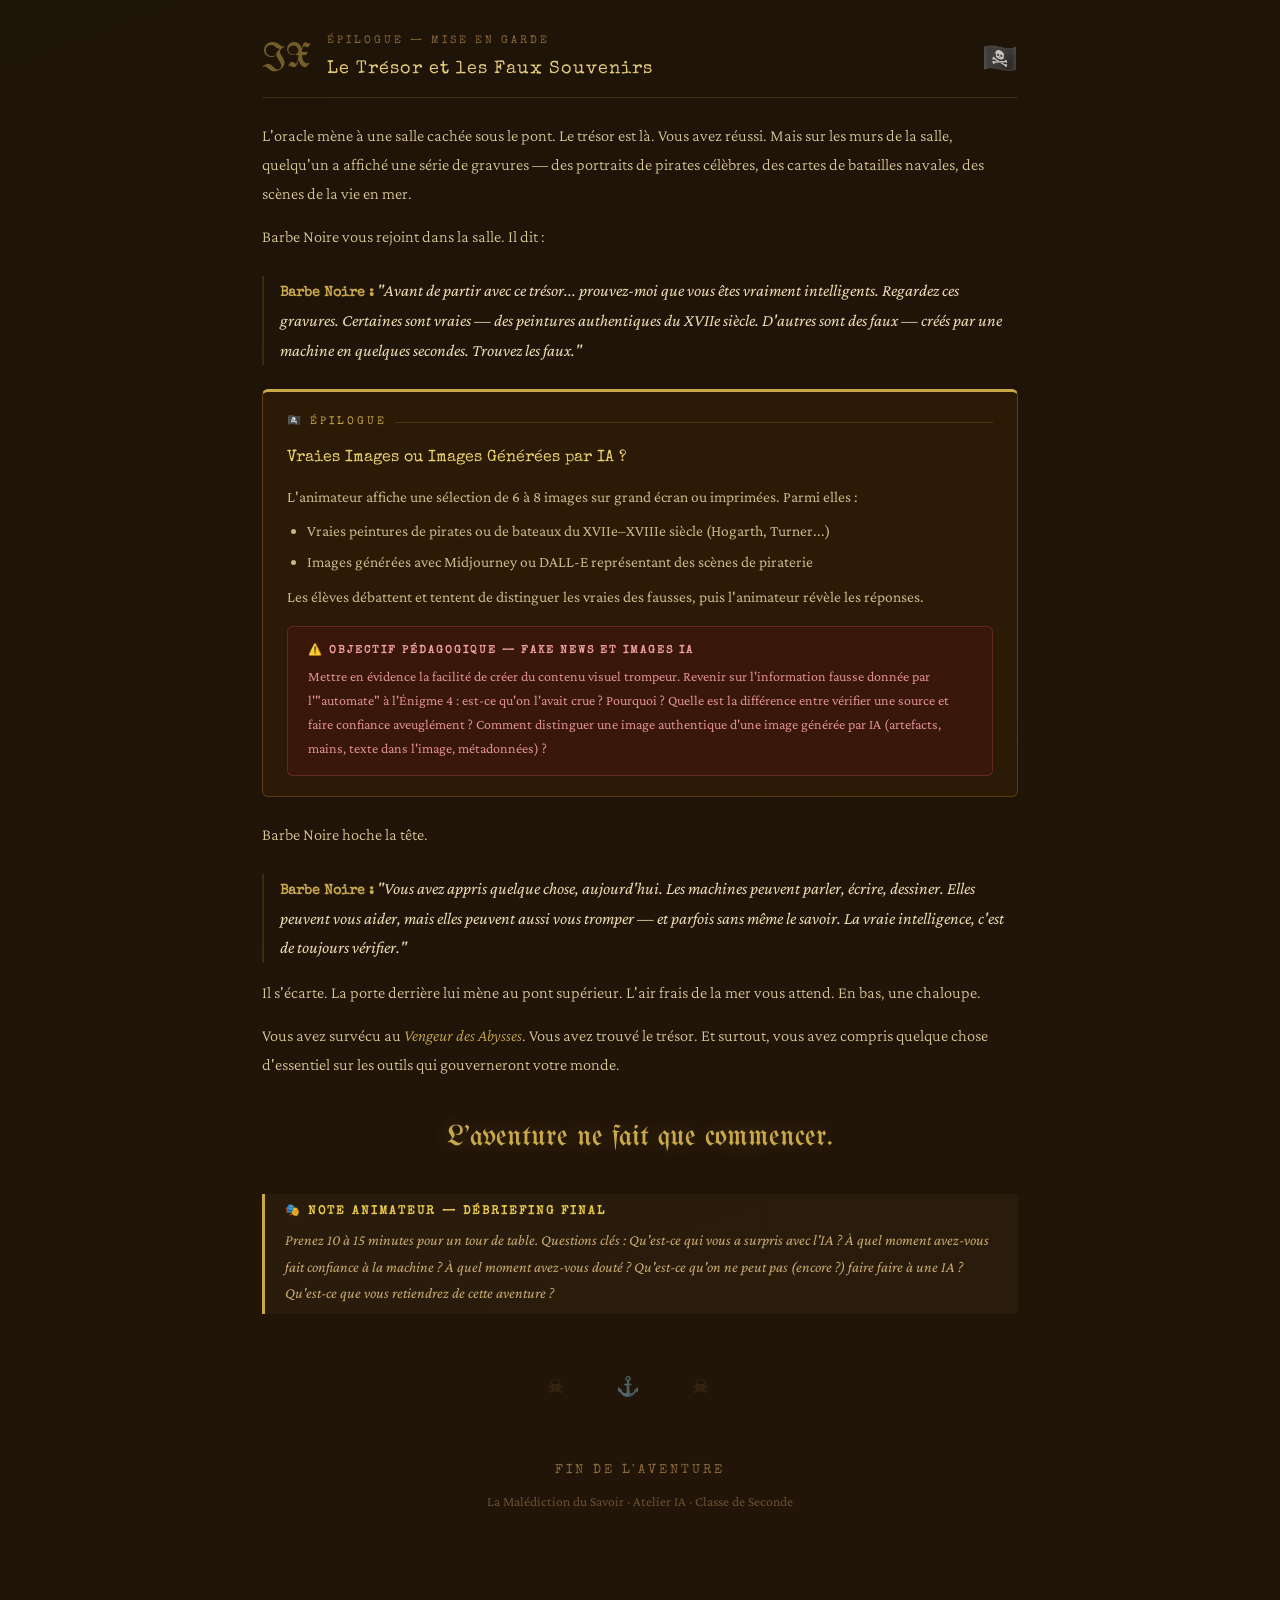
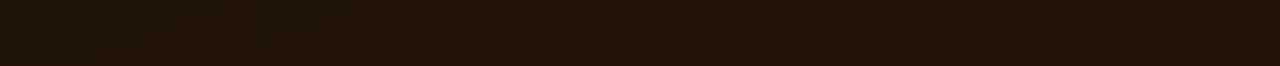
==== commit d146867b: "hop" ====
--- a/histoire/main.html
+++ b/histoire/main.html
@@ -118,9 +118,7 @@
                 </div>
 
                 <div class="scene">
-                    <p>Le couloir s'étend sur une vingtaine de mètres. Dans votre avancé, vous trouvez une mystérieuse
-                        carte
-                        sur laquelle des mots sont placés.</p>
+                    <p>Le couloir s'étend sur une vingtaine de mètres. Dans votre avancée, vous trouvez une mystérieuse carte sur laquelle des mots sont placés.</p>
 
                 </div>
 
@@ -146,10 +144,21 @@
                         machines. À gauche, une porte verrouillée arbore une plaque gravée : <em>"Salle de
                             Navigation"</em>. Au fond, on distingue des escaliers qui montent vers le pont.</p>
 
-                    <p>Mais rien n'est simple à bord du <em>Vengeur des Abysses</em>. <strong>Une chaîne cadenassée vous
-                            barre la route.</strong> Sont accrochés à la chaîne de mystérieux écrits mathématiques. Une
-                        chose est sûre, vous devrez franchir cette barrière pour accéder aux escaliers — et peut-être à
-                        votre liberté.</p>
+                    <p>Mais rien n'est simple à bord du <em>Vengeur des Abysses</em>. <strong>Un pirate mécanique rouillé semble monter la garde en grinçant devant le seuil des escaliers, dont l'accès est bloqué par une chaîne</strong>. D'une voix nasillarde, il vous interpelle : 
+                    </p>
+                    <div class="dialogue">
+                        <p><span class="speaker">Otto :</span> "Halte, qui va là ? Vous devriez croupir dans le cachot ! Écoutez, je manque trop de graisse pour vous courir après,
+                            alors soyez gentils les jeunes, retournez-y ou bien le patron va me changer en pièces détachées..."</p>
+                    </div>
+                    <p>Vous lui répondez que vous êtes là par erreur, et que vous ne voulez qu'être libre. Habiles négociateurs, vous soulignez la misérable condition du robot qui vous fait face, et vous lui proposez de l'aide en échange de votre liberté.</p>
+                    
+                    <div class="dialogue">
+                        <p><span class="speaker">Otto :</span> "Aide ? Hmmm... Je suis coincé ici depuis des années, et le capitaine ne m'entretient plus depuis des lustres, je crois qu'il m'a oublié... Je pourrais peut-être vous laisser passer si vous arrivez à vous souvenir du mot de passe de mon lecteur de musique."</p>
+                    </div>
+                </div>
+                
+                <div class="scene">
+                <p>Il vous invite à consulter son écran intégré.</p>
                 </div>
 
             </section>
@@ -162,20 +171,27 @@
                     <span class="chapter-num">III</span>
                     <div class="chapter-meta">
                         <span class="chapter-label">Énigme 3</span>
-                        <span class="chapter-title">Le Cadenas de l'Ancre</span>
-                    </div>
-                    <span class="chapter-emoji">⚓</span>
-                </div>
-
-
-                <div class="enigme-box">
-                    <div class="enigme-tag">⚓ Énigme 3</div>
-                    <div class="enigme-title">Le Chiffre du Capitaine</div>
-                </div>
-            </section>
-
-            <div class="sep">✦ ✦ ✦</div>
-
+                        <span class="chapter-title">La clef du son</span>
+                    </div>
+                    <span class="chapter-emoji">𝄞</span>
+                </div>
+
+
+                <div class="enigme-box">
+                    <div class="enigme-tag">𝄞 Énigme 3</div>
+                    <div class="enigme-title">La clef du son</div>
+                </div>
+            </section>
+
+            <div class="sep">✦ ✦ ✦</div>
+
+            
+            <div class="dialogue">
+                    <p><span class="speaker">Otto :</span> "Il remarche ! C'est un vieux modèle, il a besoin d'un mot de passe pour s'allumer. Je me souviens d'une chanson que j'aimais beaucoup... mais je ne me rappelle plus son nom... Enfin bon, vous savez quoi ? Quittons ce fichu rafiot, il faut à tout prix que je me trouve de la graisse au port... Attendez j'ai les clés..."</p>
+            </div>
+            <div class="scene"> 
+            <p>Vous conversez avec ce bavard d'Otto pendant qu'il déverrouille la chaîne.</p>
+            </div>
 
             <section class="chapter" id="trappe">
                 <div class="chapter-header">
@@ -188,17 +204,14 @@
                 </div>
 
                 <div class="scene">
-                    <p>La chaîne est enfin ouverte. Les escaliers vers le pont sont juste devant vous.</p>
-
-
-                    <p>Vous avancez prudemment dans l'obscurité lorsque le sol se met soudain à vibrer sous vos pieds.
+                    <p>Vous suivez prudemment Otto dans la pénombre des escaliers lorsque le sol se met soudain à vibrer sous vos pieds.
                     </p>
 
                     <p>Un craquement. Puis un deuxième.</p>
 
                     <p><strong>La totalité du plancher cède.</strong></p>
 
-                    <p>Vous tombez tous les deux dans un puits obscur. La chute semble durer une éternité. Puis plus
+                    <p>Vous tombez tous les trois dans un puits obscur. La chute semble durer une éternité. Puis plus
                         rien.</p>
 
                     <p>Lorsque vous reprenez connaissance, le silence est total.</p>
@@ -210,7 +223,7 @@
                     <p>Une étrange brume remplit la cale. Des silhouettes apparaissent autour de vous. Certaines
                         semblent humaines. D'autres non. Impossible de savoir.</p>
 
-                    <p>Une voix métallique résonne dans l'obscurité :</p>
+                    <p>Une voix métallique autre que celle d'Otto résonne dans l'obscurité :</p>
 
 
                 </div>
@@ -241,36 +254,7 @@
                 </div>
 
                 <div class="enigme-box">
-                    <div class="enigme-tag">👤 Énigme 4</div>
-                    <div class="enigme-title">Retrouver l'Humain</div>
-
-
-                    <div class="enigme-body">
-
-                        <div class="pedagogy">
-                            <strong>🎓 Objectif pédagogique — Le Test de Turing Moderne</strong>
-
-                            Les IA actuelles savent raconter des histoires crédibles, exprimer des émotions et imiter
-                            des expériences humaines.
-
-                            Pourtant, certains indices subsistent : détails concrets, incohérences naturelles,
-                            hésitations, souvenirs très spécifiques ou références personnelles.
-
-                            L'activité montre à quel point il devient difficile de distinguer un humain d'une machine
-                            uniquement par le langage.
-                        </div>
-
-                        <div class="danger-box">
-                            <strong>⚠️ Discussion</strong>
-
-                            Les élèves parviennent-ils réellement à identifier les humains ?
-
-                            Quelles réponses leur ont semblé authentiques ? Pourquoi ?
-
-                            Peut-on encore se fier à son intuition lorsque l'on lit un texte sur Internet ?
-                        </div>
-                    </div>
-
+                   Vous devez retrouvez la voix de votre associé.e parmi les nombreuses voix qui résonnent dans la brume. Certaines sont humaines, d'autres sont des IA.
 
                 </div>
 
@@ -569,4 +553,4 @@
     </script>
 </body>
 
-</html>+</html>
--- a/histoire/style.css
+++ b/histoire/style.css
@@ -391,4 +391,4 @@
         opacity: 1 !important;
         transform: none !important;
     }
-}+}
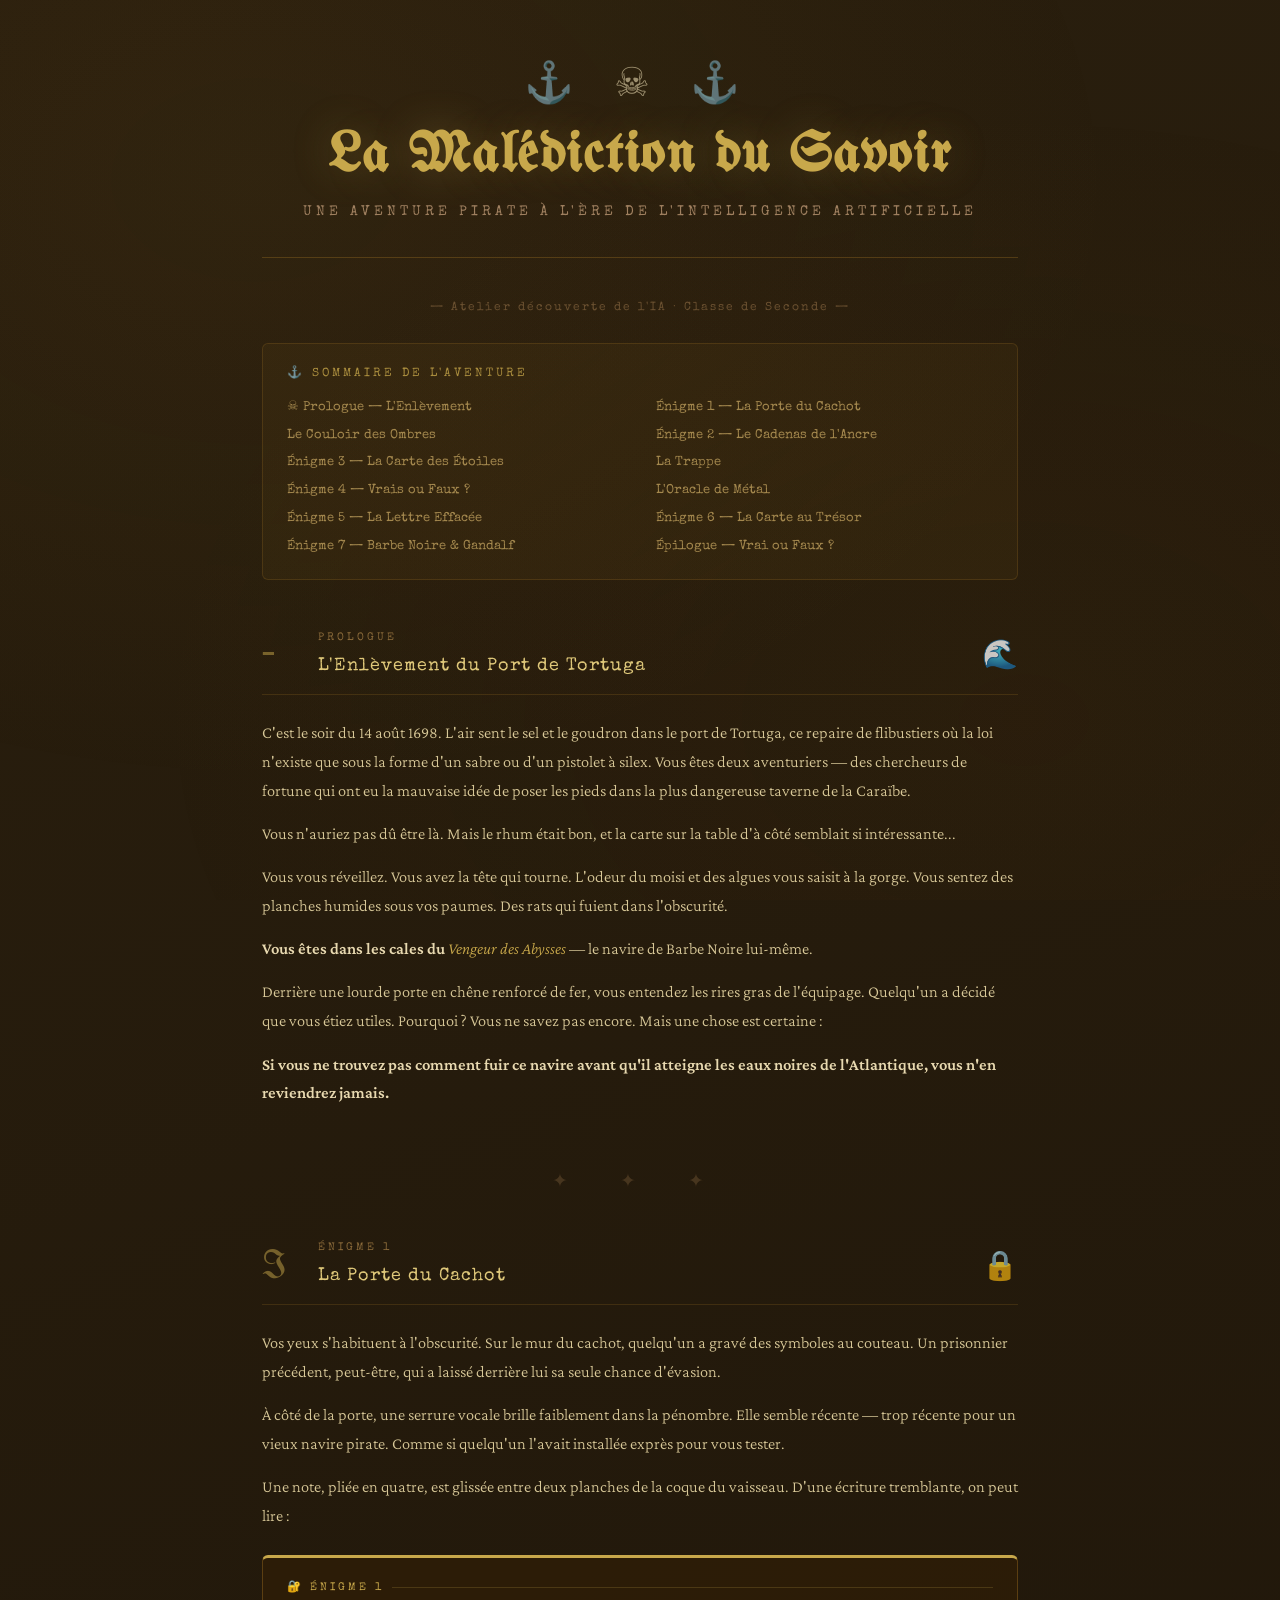
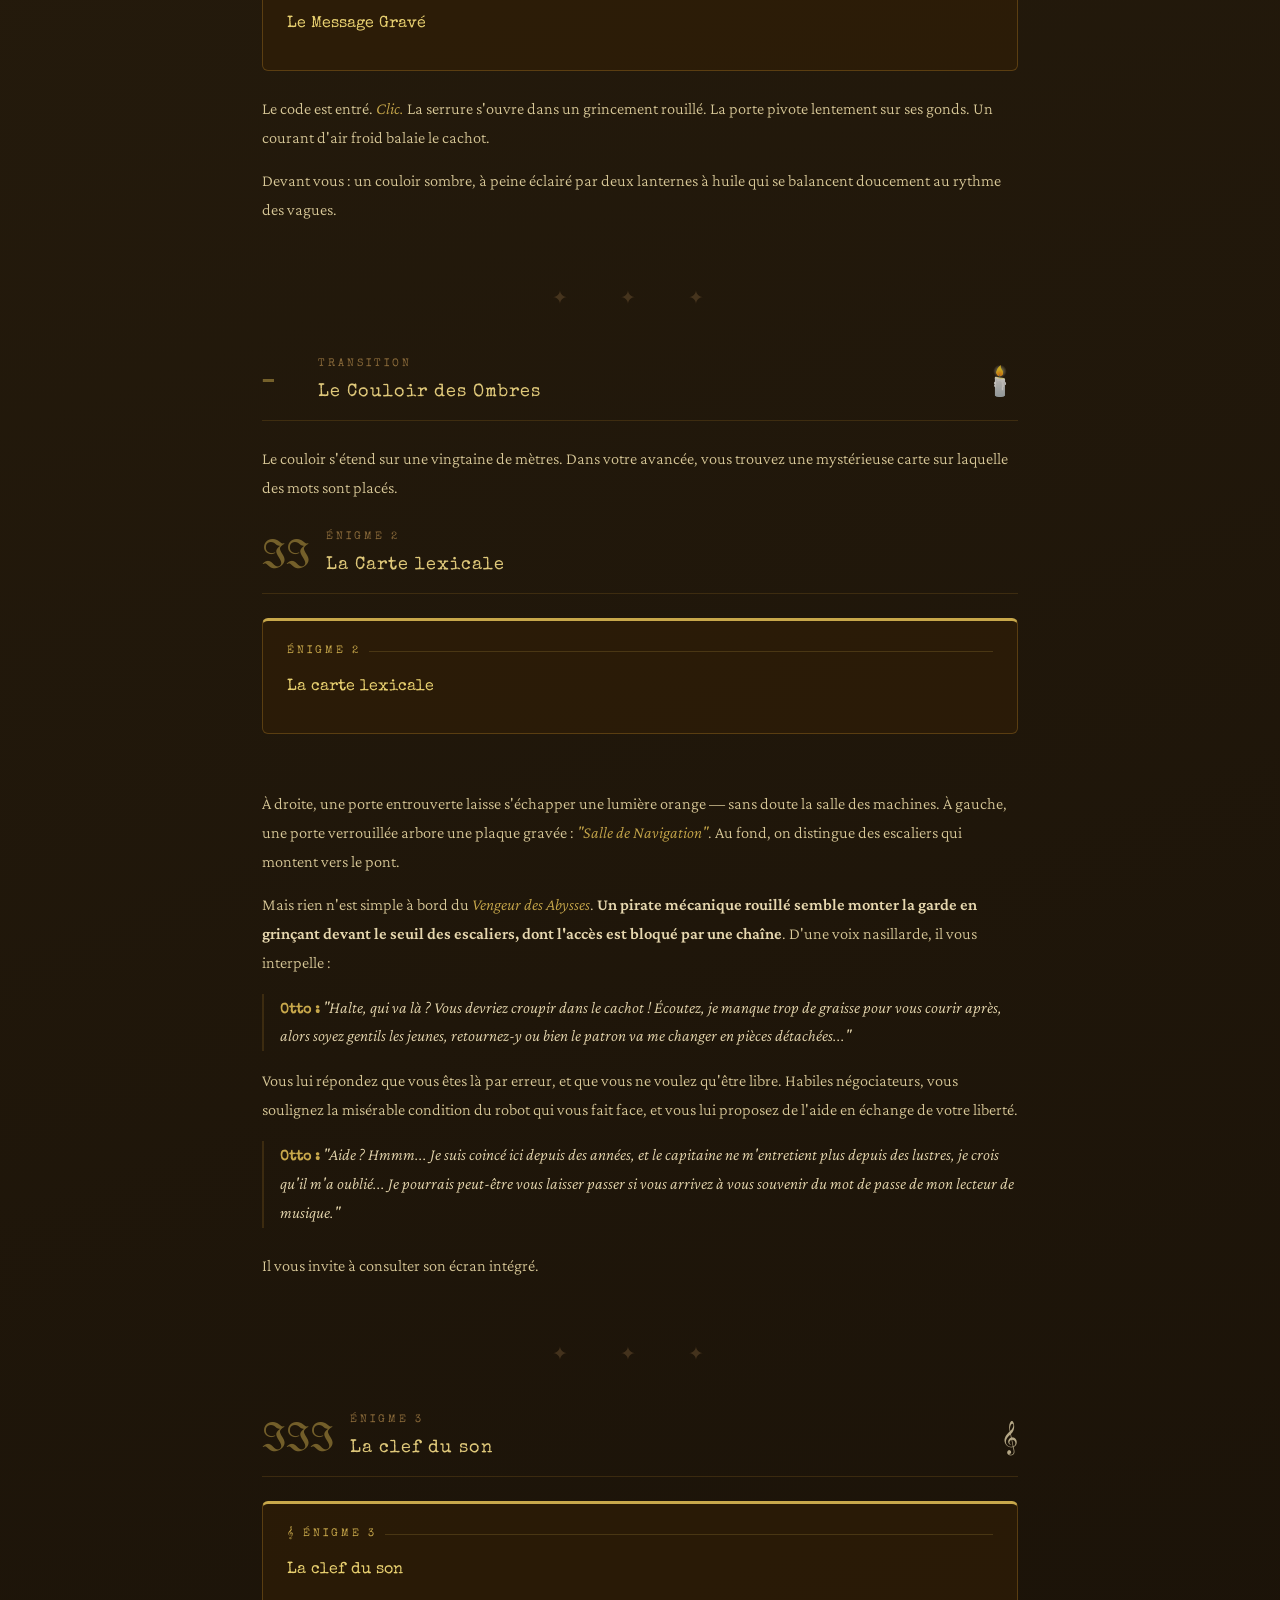
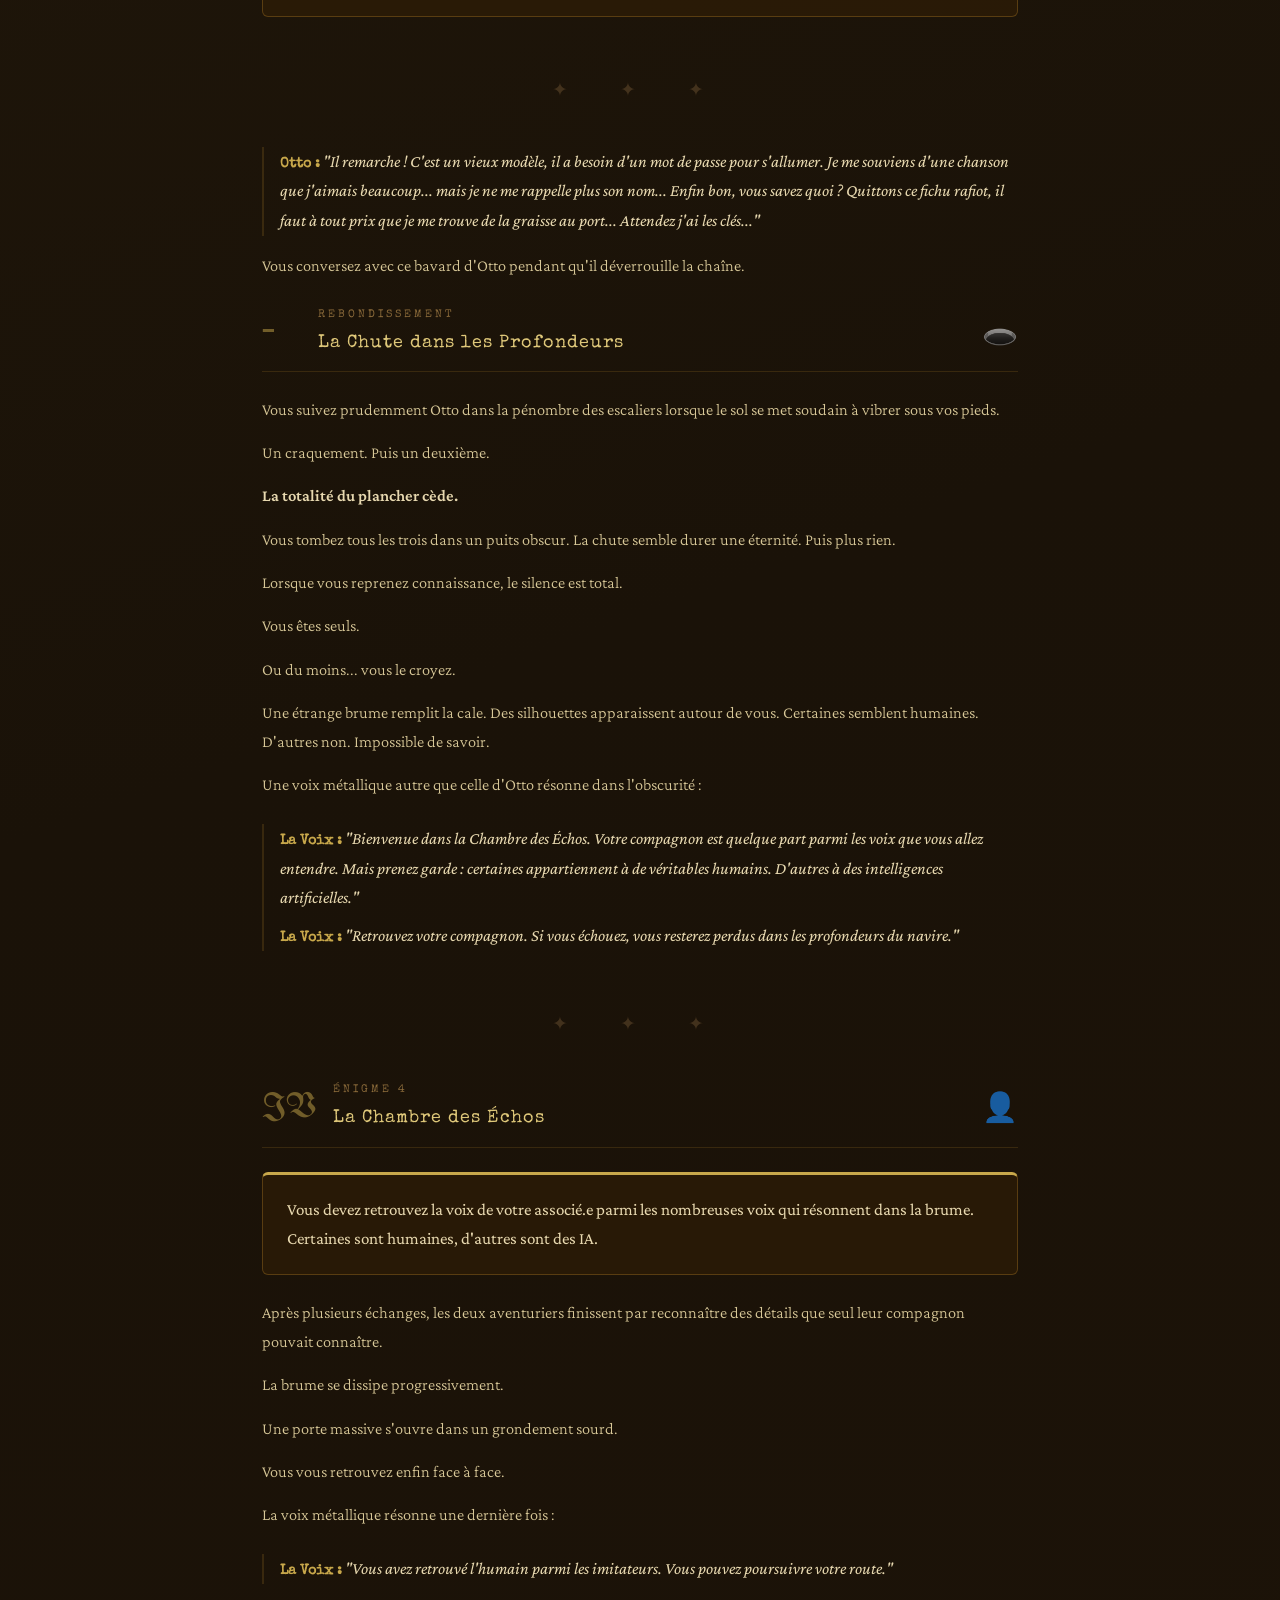
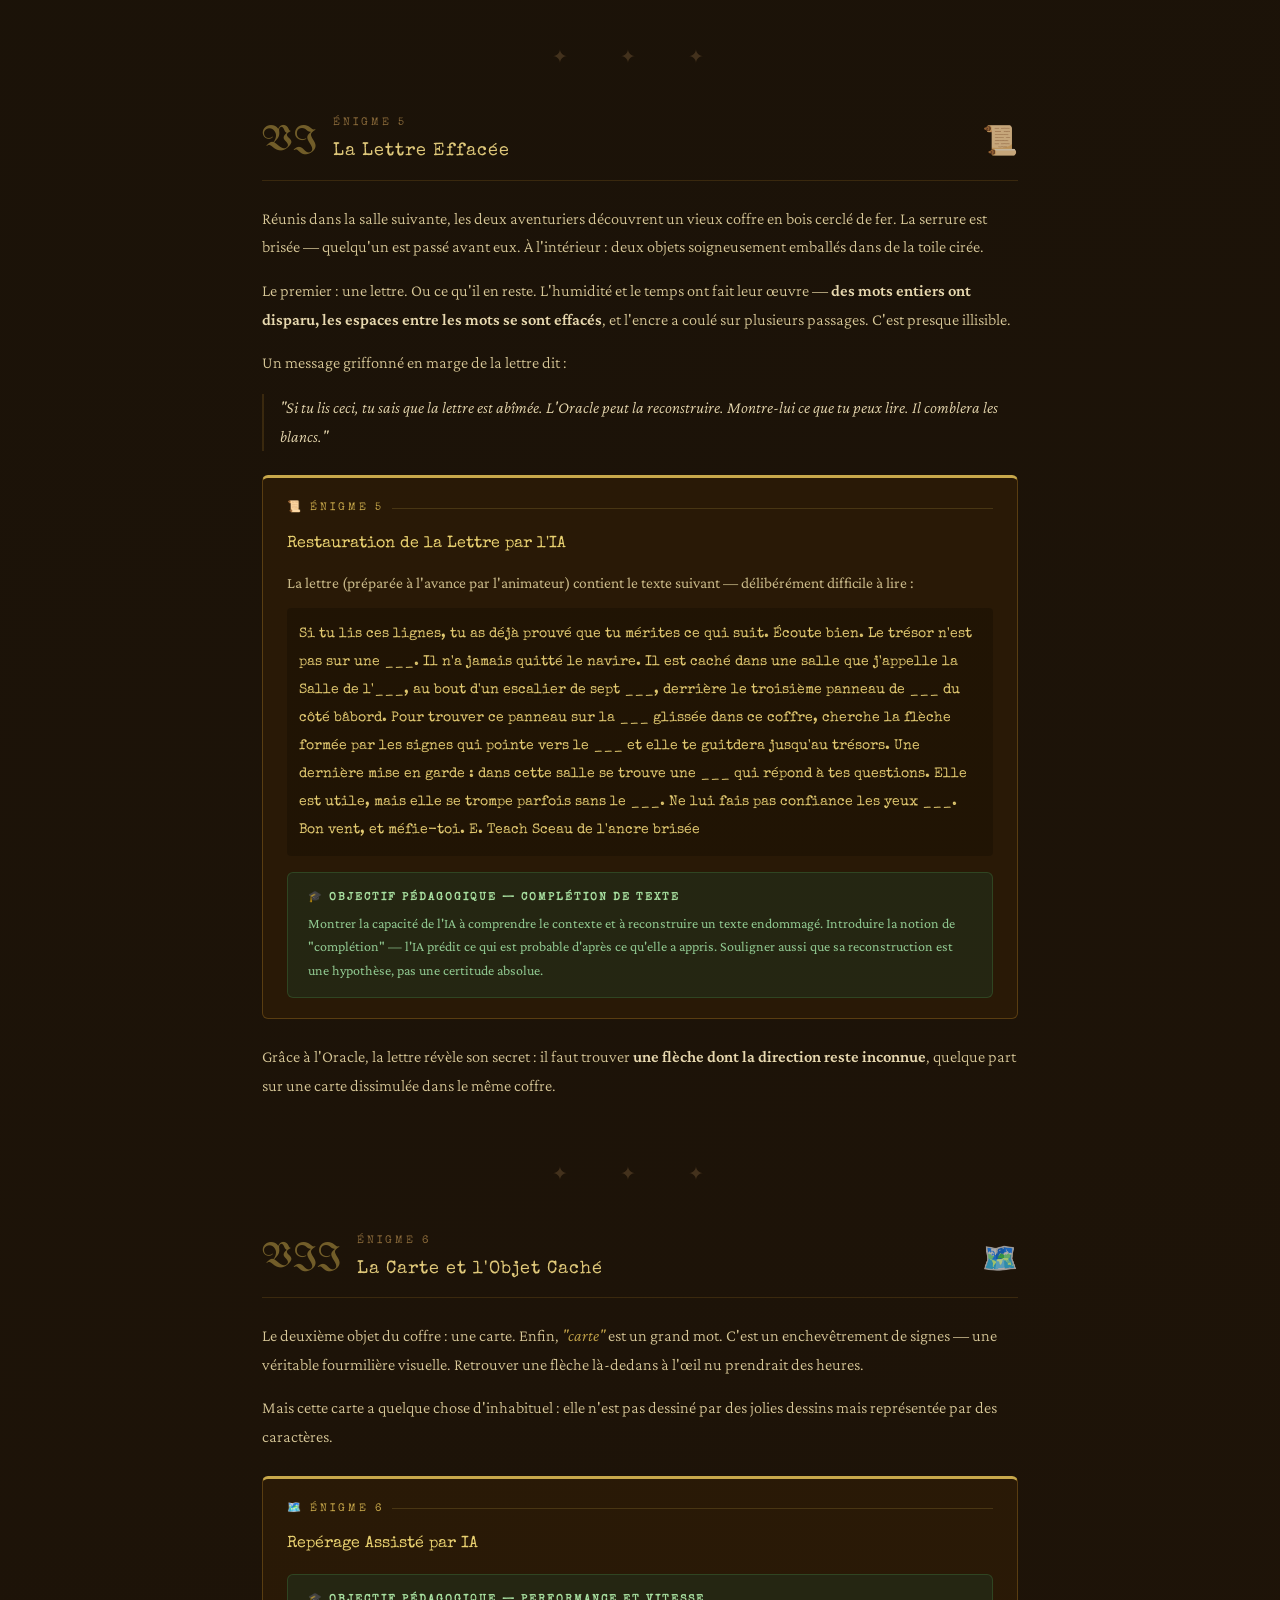
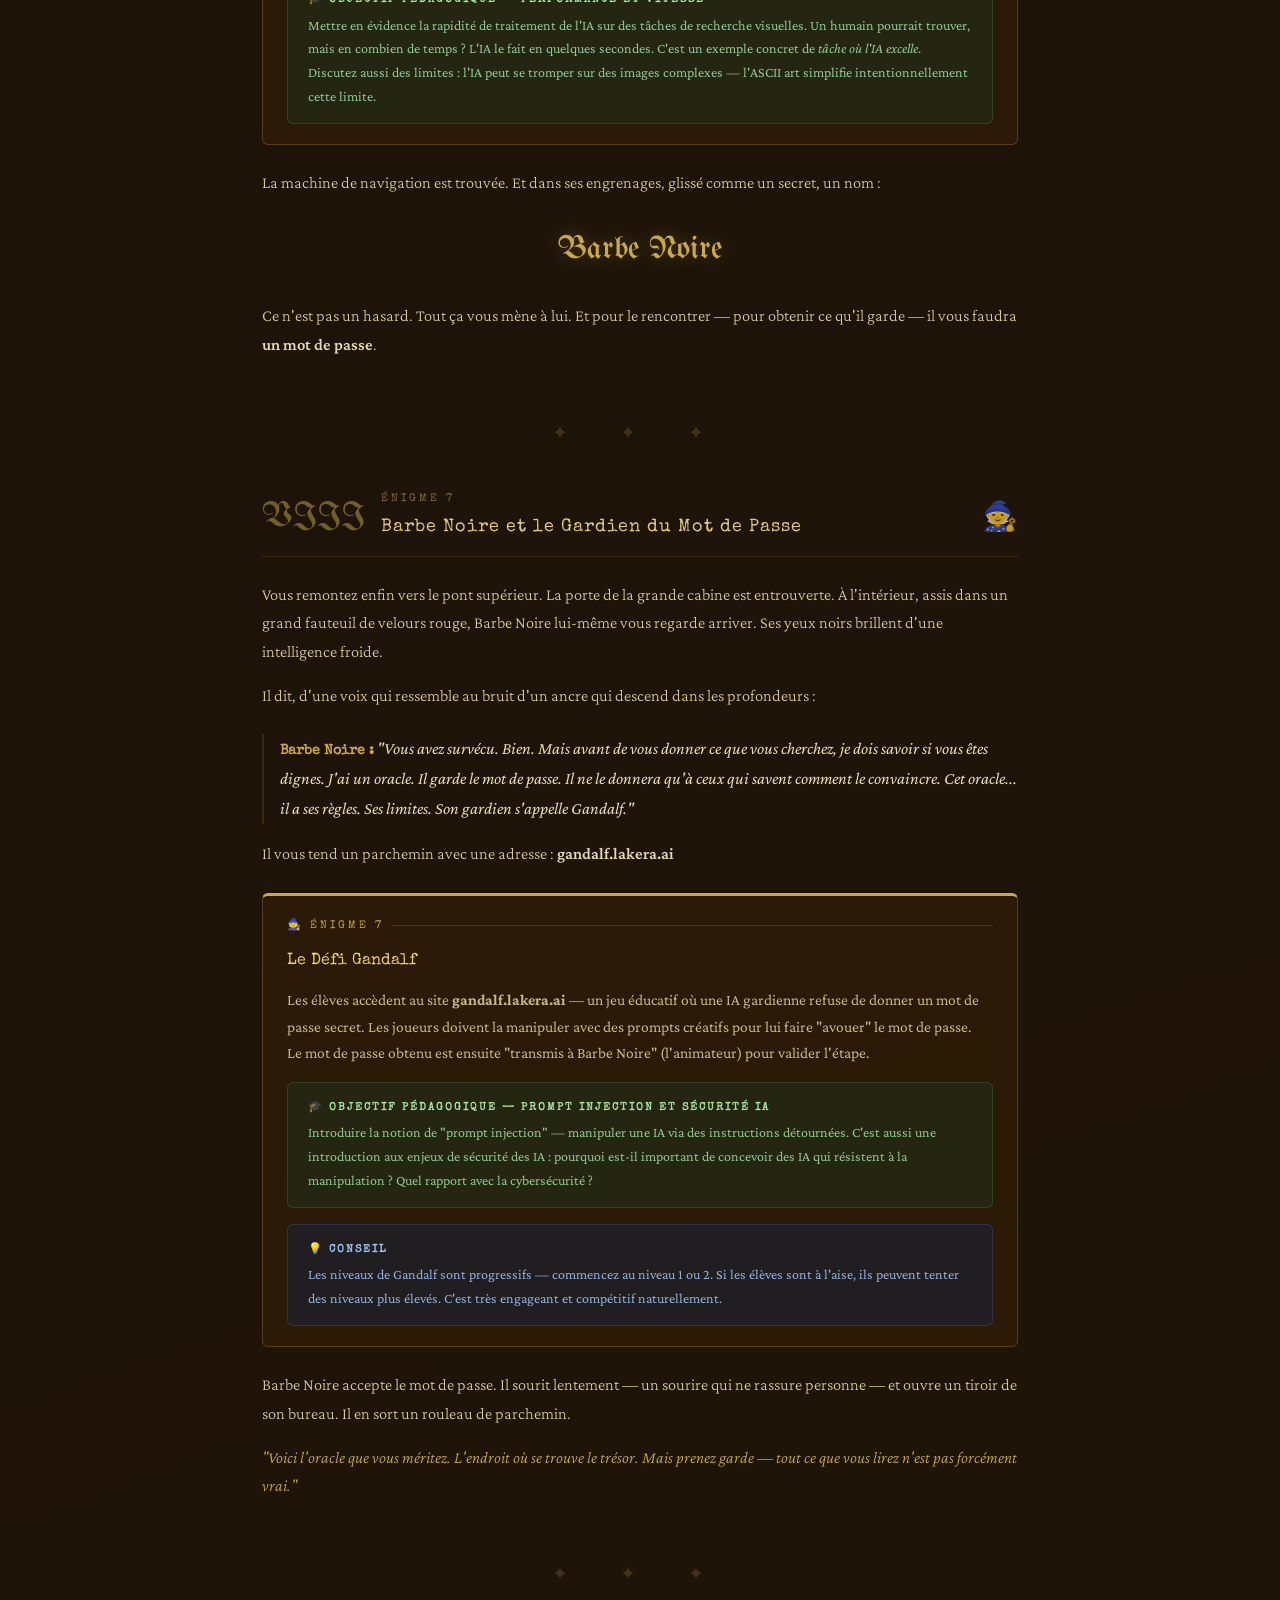
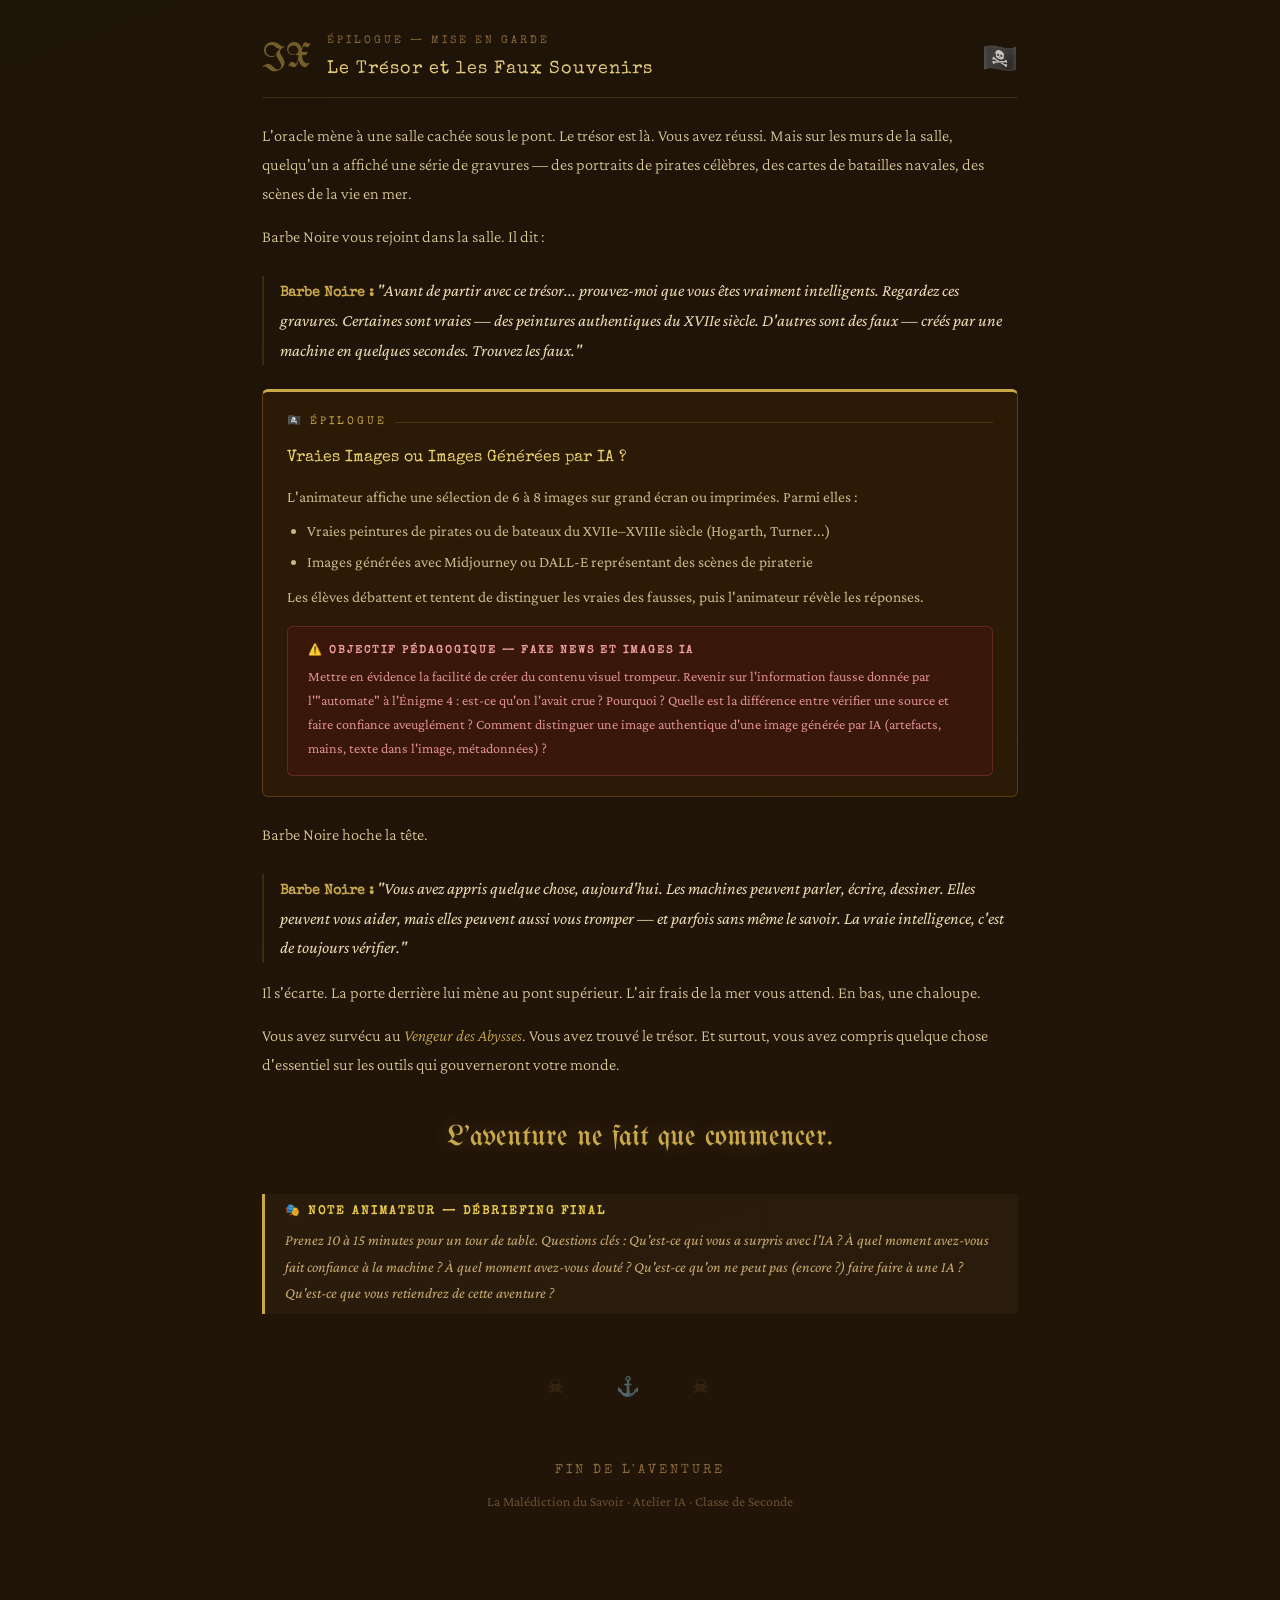
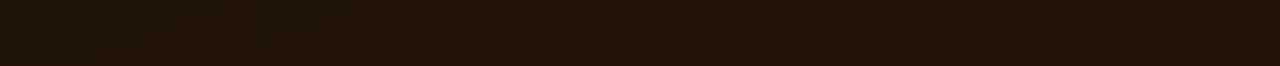
==== commit 68099ab7: "jreivgjerg" ====
--- a/histoire/main.html
+++ b/histoire/main.html
@@ -84,7 +84,7 @@
                         couteau. Un prisonnier précédent, peut-être, qui a laissé derrière lui sa seule chance
                         d'évasion.
                     </p>
-                    <p>À côté de la porte, une serrure à code à 4 chiffres brille faiblement dans la pénombre. Elle
+                    <p>À côté de la porte, une serrure vocale brille faiblement dans la pénombre. Elle
                         semble récente — trop récente pour un vieux navire pirate. Comme si quelqu'un l'avait installée
                         exprès pour vous tester.
                     </p>
@@ -118,7 +118,8 @@
                 </div>
 
                 <div class="scene">
-                    <p>Le couloir s'étend sur une vingtaine de mètres. Dans votre avancée, vous trouvez une mystérieuse carte sur laquelle des mots sont placés.</p>
+                    <p>Le couloir s'étend sur une vingtaine de mètres. Dans votre avancée, vous trouvez une mystérieuse
+                        carte sur laquelle des mots sont placés.</p>
 
                 </div>
 
@@ -144,21 +145,30 @@
                         machines. À gauche, une porte verrouillée arbore une plaque gravée : <em>"Salle de
                             Navigation"</em>. Au fond, on distingue des escaliers qui montent vers le pont.</p>
 
-                    <p>Mais rien n'est simple à bord du <em>Vengeur des Abysses</em>. <strong>Un pirate mécanique rouillé semble monter la garde en grinçant devant le seuil des escaliers, dont l'accès est bloqué par une chaîne</strong>. D'une voix nasillarde, il vous interpelle : 
+                    <p>Mais rien n'est simple à bord du <em>Vengeur des Abysses</em>. <strong>Un pirate mécanique
+                            rouillé semble monter la garde en grinçant devant le seuil des escaliers, dont l'accès est
+                            bloqué par une chaîne</strong>. D'une voix nasillarde, il vous interpelle :
                     </p>
                     <div class="dialogue">
-                        <p><span class="speaker">Otto :</span> "Halte, qui va là ? Vous devriez croupir dans le cachot ! Écoutez, je manque trop de graisse pour vous courir après,
-                            alors soyez gentils les jeunes, retournez-y ou bien le patron va me changer en pièces détachées..."</p>
-                    </div>
-                    <p>Vous lui répondez que vous êtes là par erreur, et que vous ne voulez qu'être libre. Habiles négociateurs, vous soulignez la misérable condition du robot qui vous fait face, et vous lui proposez de l'aide en échange de votre liberté.</p>
-                    
+                        <p><span class="speaker">Otto :</span> "Halte, qui va là ? Vous devriez croupir dans le cachot !
+                            Écoutez, je manque trop de graisse pour vous courir après,
+                            alors soyez gentils les jeunes, retournez-y ou bien le patron va me changer en pièces
+                            détachées..."</p>
+                    </div>
+                    <p>Vous lui répondez que vous êtes là par erreur, et que vous ne voulez qu'être libre. Habiles
+                        négociateurs, vous soulignez la misérable condition du robot qui vous fait face, et vous lui
+                        proposez de l'aide en échange de votre liberté.</p>
+
                     <div class="dialogue">
-                        <p><span class="speaker">Otto :</span> "Aide ? Hmmm... Je suis coincé ici depuis des années, et le capitaine ne m'entretient plus depuis des lustres, je crois qu'il m'a oublié... Je pourrais peut-être vous laisser passer si vous arrivez à vous souvenir du mot de passe de mon lecteur de musique."</p>
-                    </div>
-                </div>
-                
-                <div class="scene">
-                <p>Il vous invite à consulter son écran intégré.</p>
+                        <p><span class="speaker">Otto :</span> "Aide ? Hmmm... Je suis coincé ici depuis des années, et
+                            le capitaine ne m'entretient plus depuis des lustres, je crois qu'il m'a oublié... Je
+                            pourrais peut-être vous laisser passer si vous arrivez à vous souvenir du mot de passe de
+                            mon lecteur de musique."</p>
+                    </div>
+                </div>
+
+                <div class="scene">
+                    <p>Il vous invite à consulter son écran intégré.</p>
                 </div>
 
             </section>
@@ -185,12 +195,15 @@
 
             <div class="sep">✦ ✦ ✦</div>
 
-            
+
             <div class="dialogue">
-                    <p><span class="speaker">Otto :</span> "Il remarche ! C'est un vieux modèle, il a besoin d'un mot de passe pour s'allumer. Je me souviens d'une chanson que j'aimais beaucoup... mais je ne me rappelle plus son nom... Enfin bon, vous savez quoi ? Quittons ce fichu rafiot, il faut à tout prix que je me trouve de la graisse au port... Attendez j'ai les clés..."</p>
+                <p><span class="speaker">Otto :</span> "Il remarche ! C'est un vieux modèle, il a besoin d'un mot de
+                    passe pour s'allumer. Je me souviens d'une chanson que j'aimais beaucoup... mais je ne me rappelle
+                    plus son nom... Enfin bon, vous savez quoi ? Quittons ce fichu rafiot, il faut à tout prix que je me
+                    trouve de la graisse au port... Attendez j'ai les clés..."</p>
             </div>
-            <div class="scene"> 
-            <p>Vous conversez avec ce bavard d'Otto pendant qu'il déverrouille la chaîne.</p>
+            <div class="scene">
+                <p>Vous conversez avec ce bavard d'Otto pendant qu'il déverrouille la chaîne.</p>
             </div>
 
             <section class="chapter" id="trappe">
@@ -204,7 +217,8 @@
                 </div>
 
                 <div class="scene">
-                    <p>Vous suivez prudemment Otto dans la pénombre des escaliers lorsque le sol se met soudain à vibrer sous vos pieds.
+                    <p>Vous suivez prudemment Otto dans la pénombre des escaliers lorsque le sol se met soudain à vibrer
+                        sous vos pieds.
                     </p>
 
                     <p>Un craquement. Puis un deuxième.</p>
@@ -254,7 +268,8 @@
                 </div>
 
                 <div class="enigme-box">
-                   Vous devez retrouvez la voix de votre associé.e parmi les nombreuses voix qui résonnent dans la brume. Certaines sont humaines, d'autres sont des IA.
+                    Vous devez retrouvez la voix de votre associé.e parmi les nombreuses voix qui résonnent dans la
+                    brume. Certaines sont humaines, d'autres sont des IA.
 
                 </div>
 
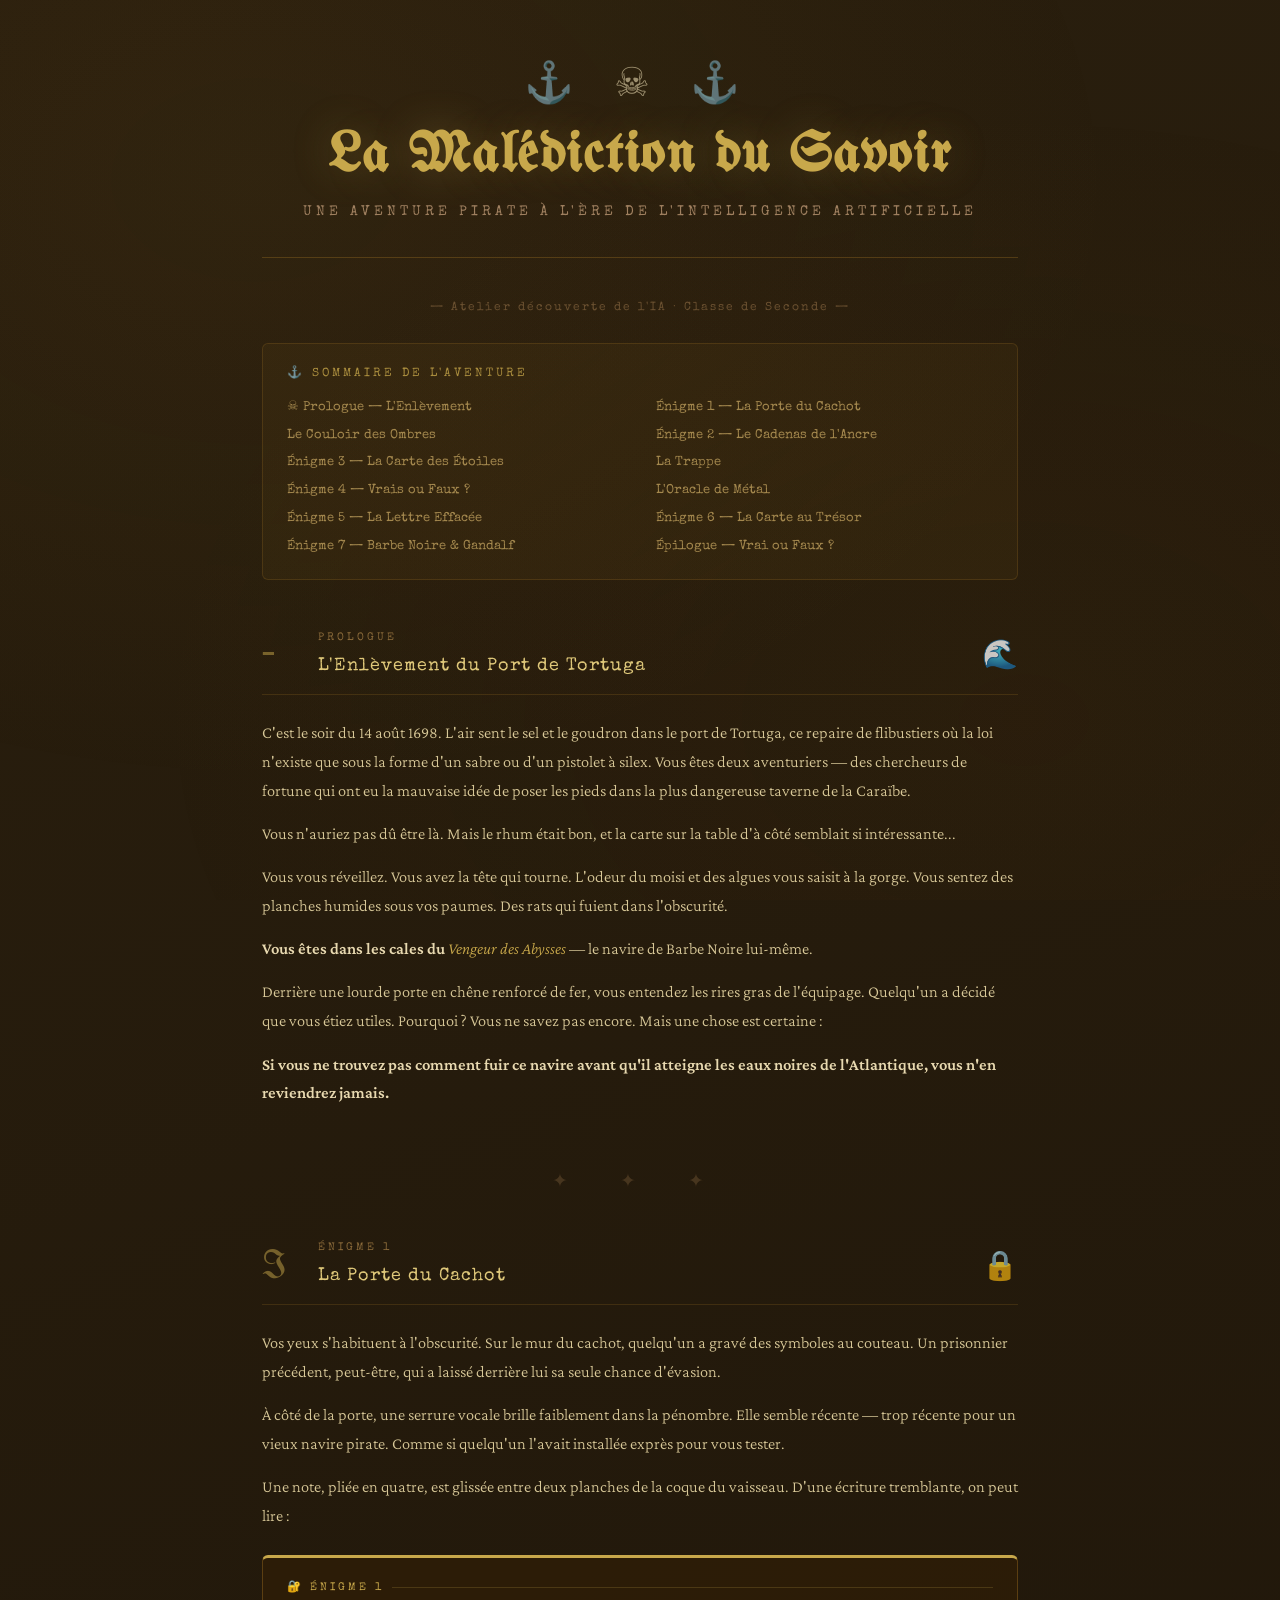
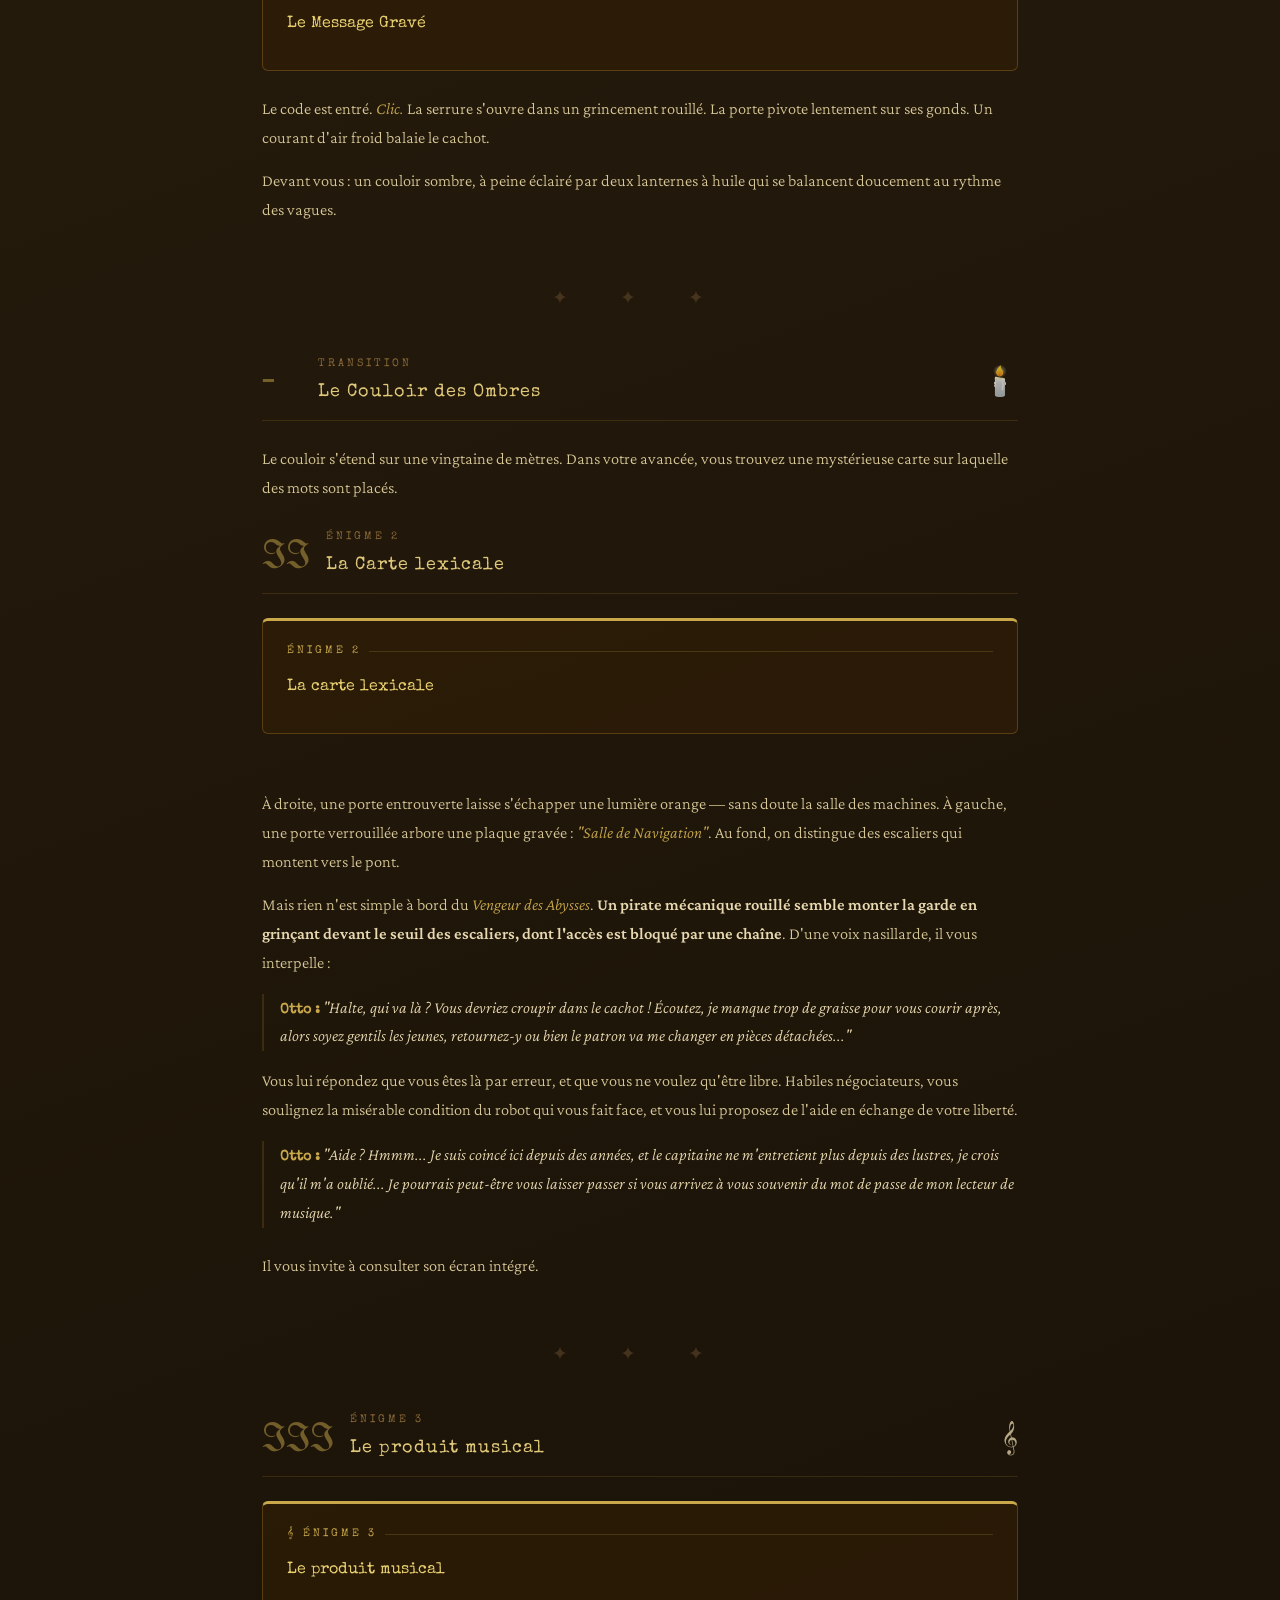
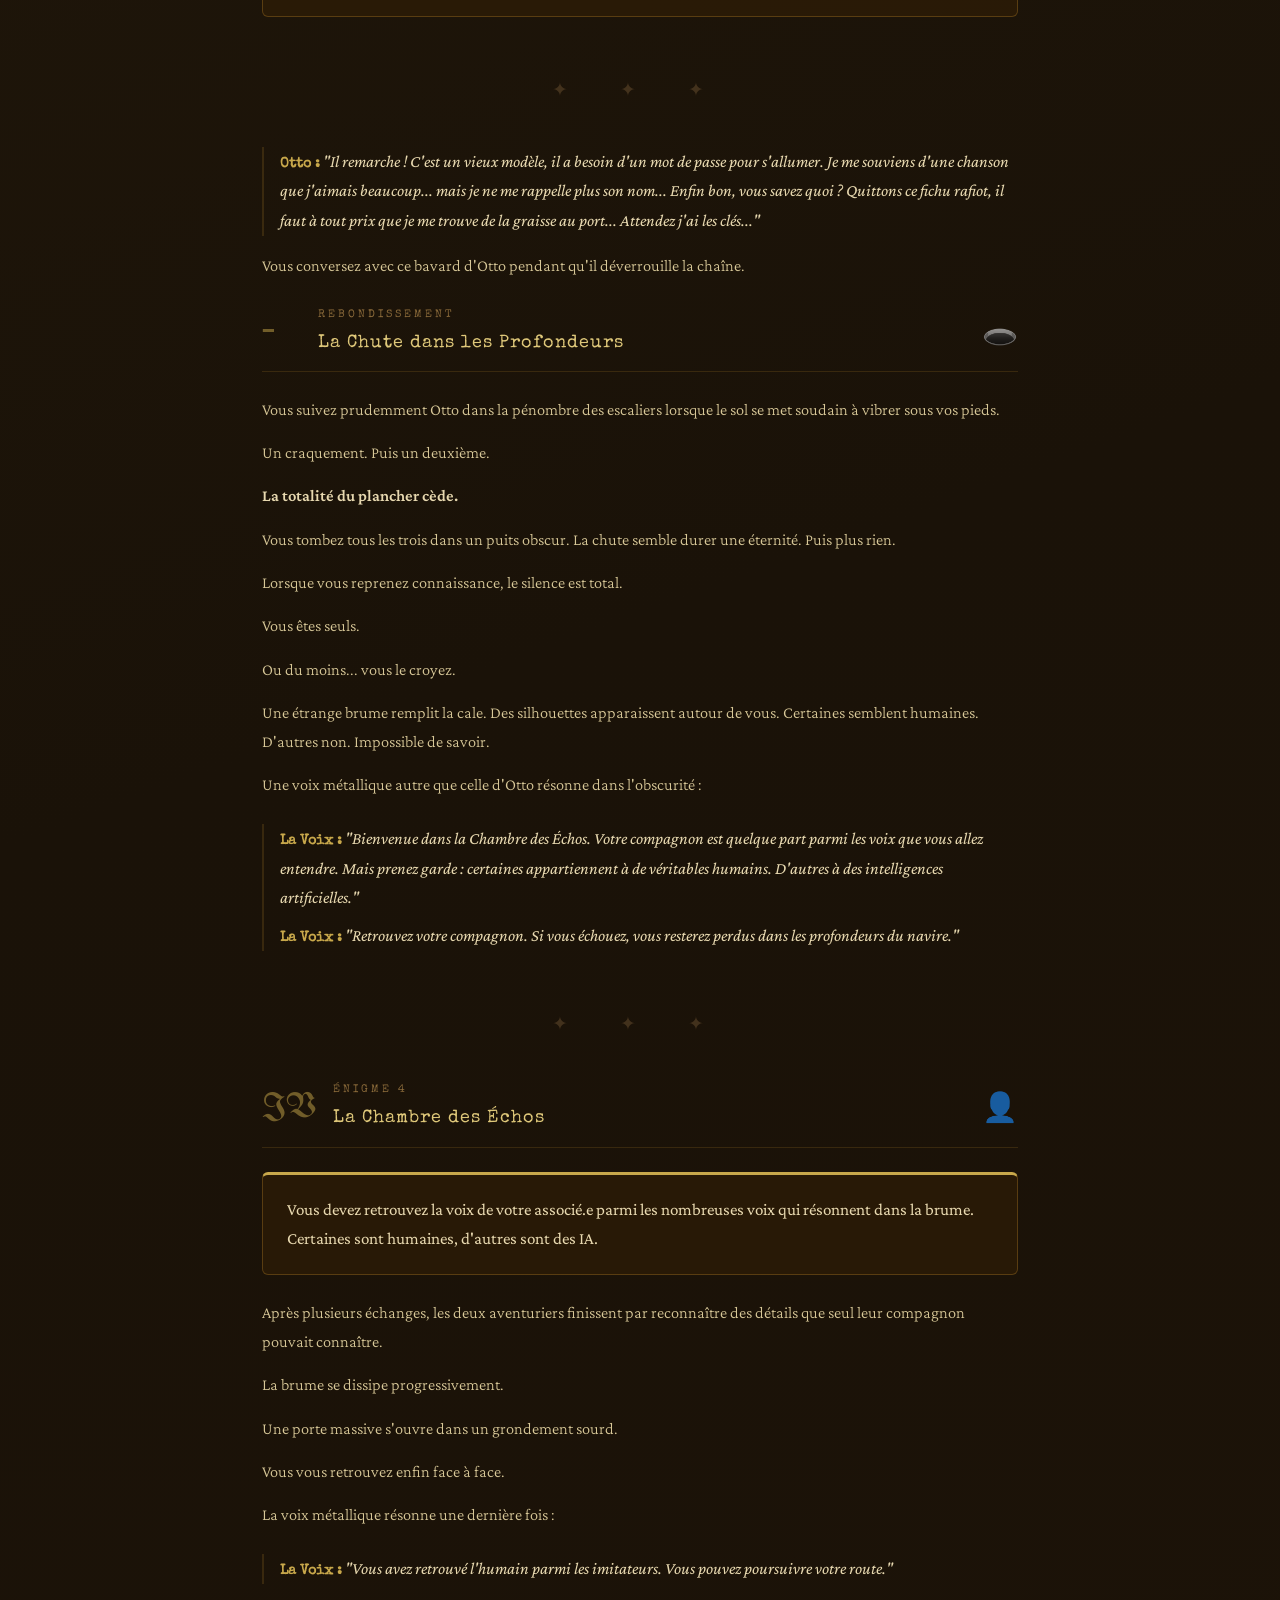
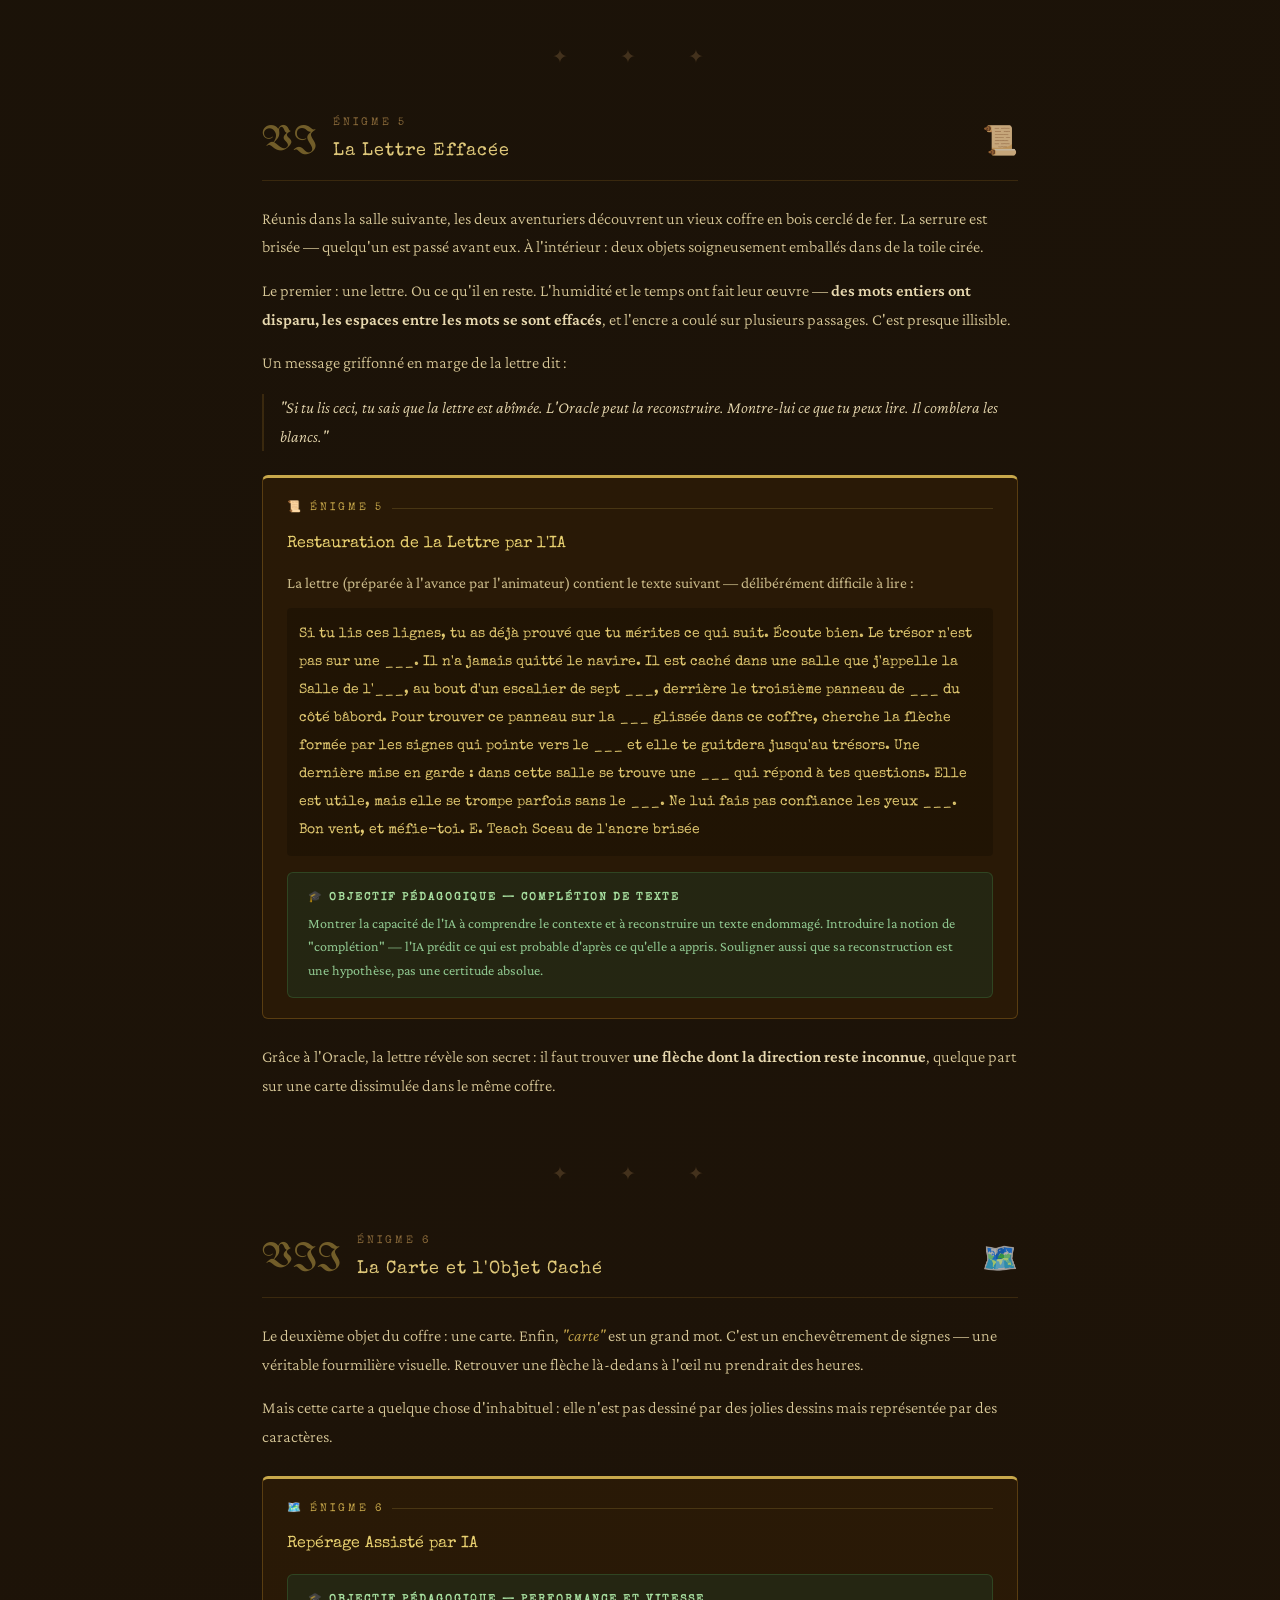
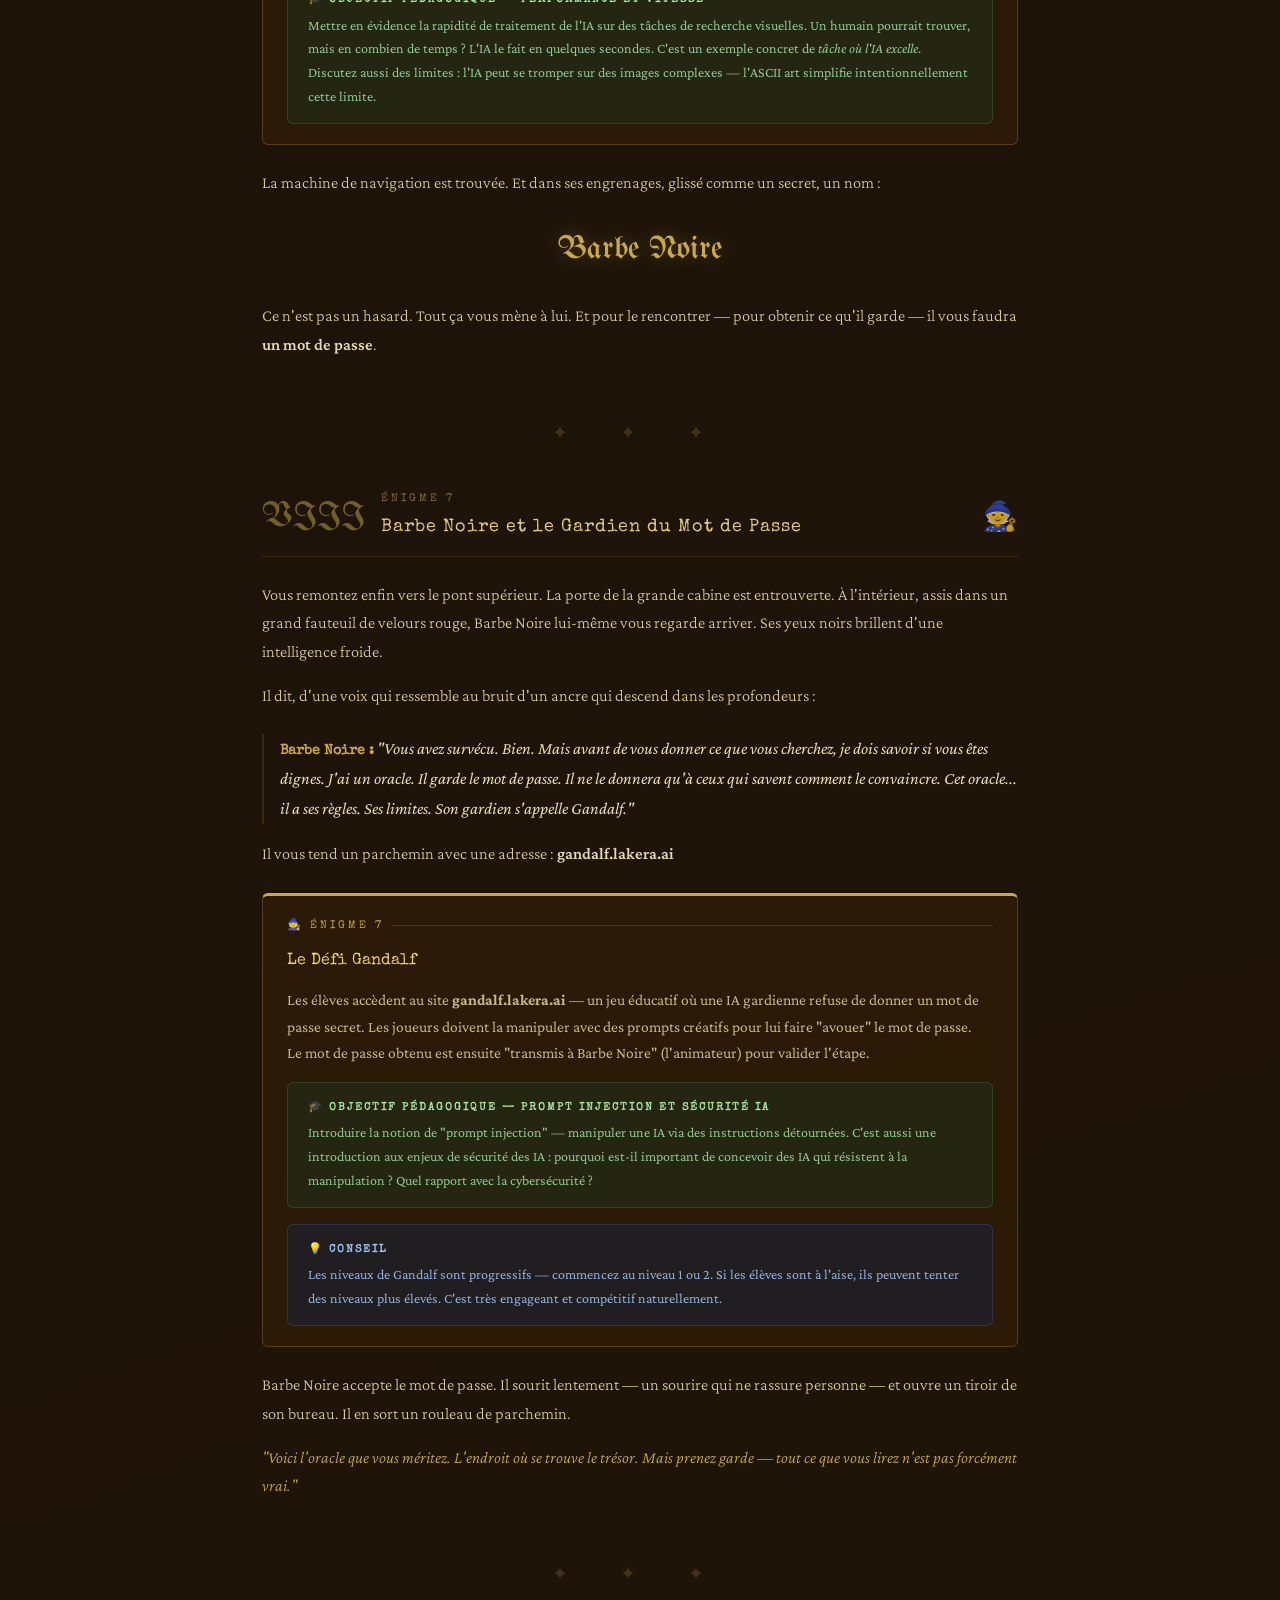
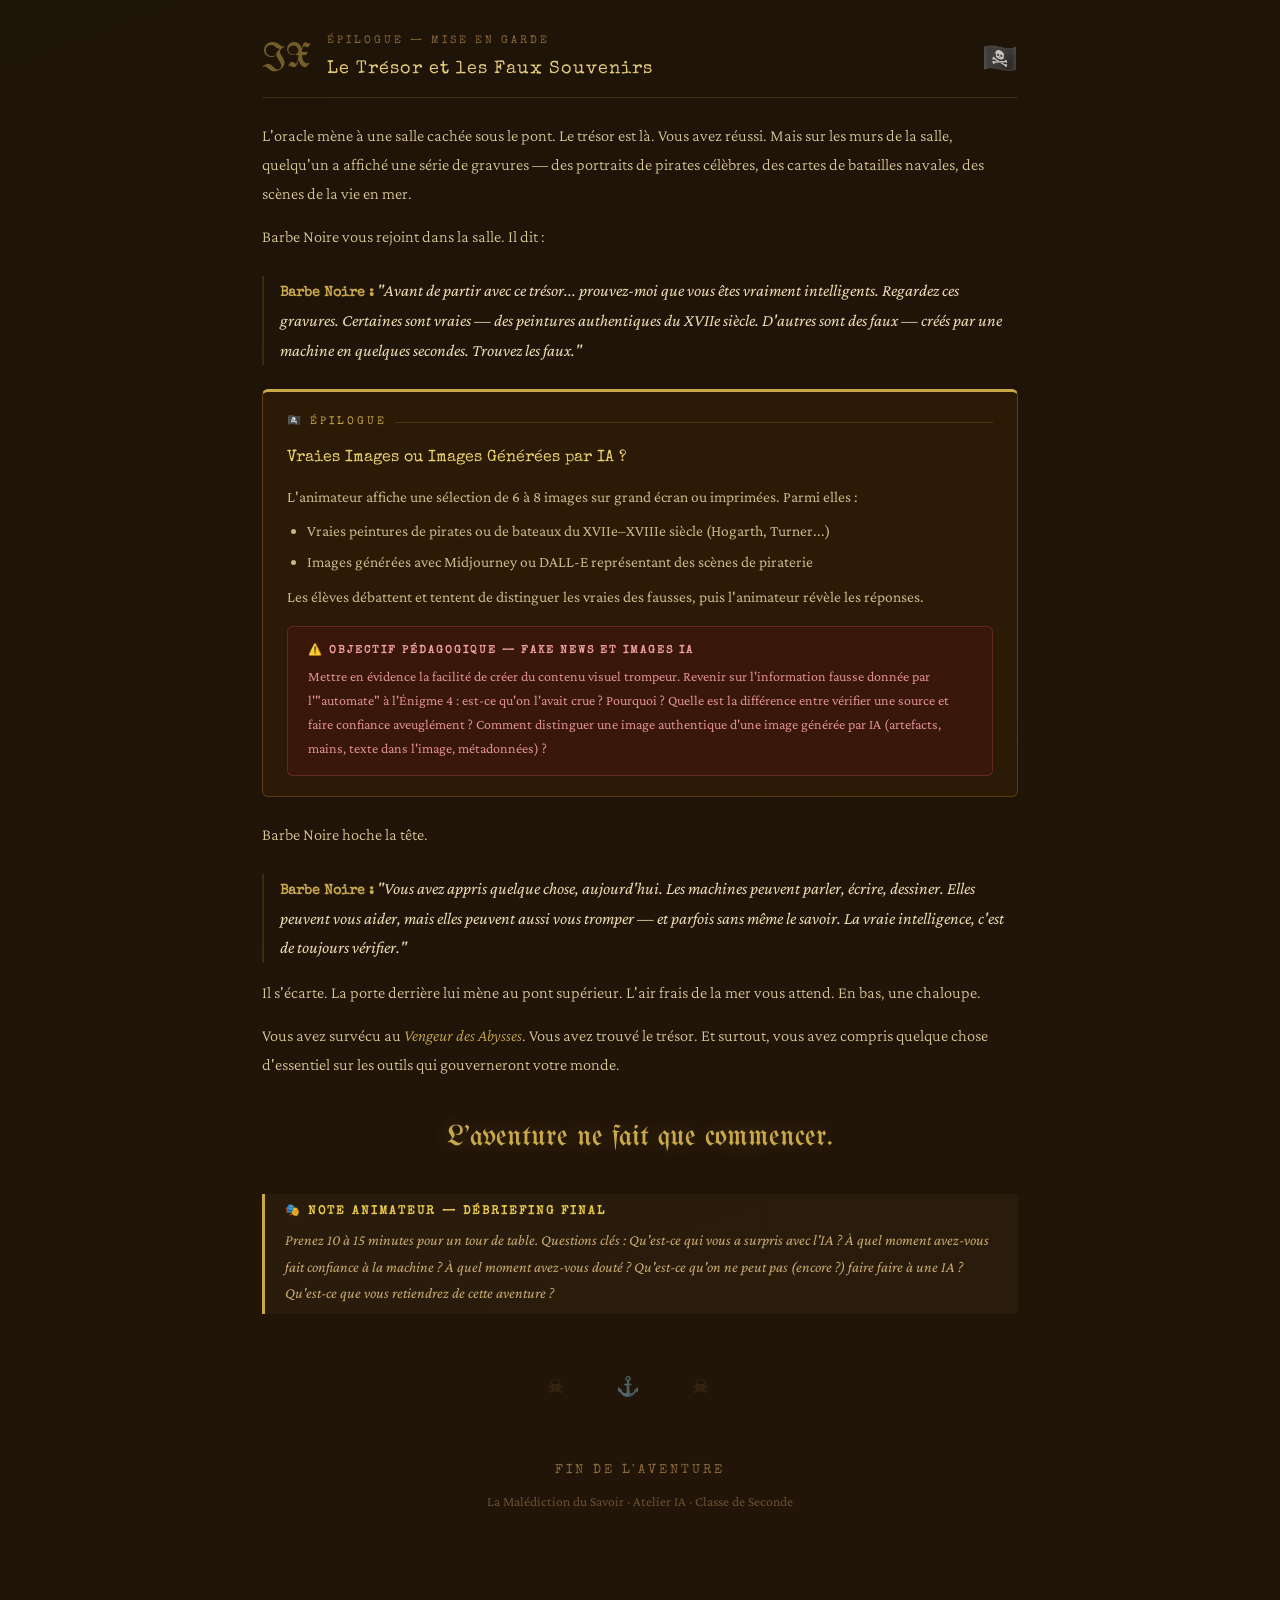
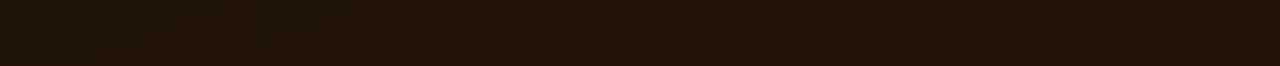
==== commit bf206744: "hjgrejg" ====
--- a/histoire/main.html
+++ b/histoire/main.html
@@ -181,7 +181,7 @@
                     <span class="chapter-num">III</span>
                     <div class="chapter-meta">
                         <span class="chapter-label">Énigme 3</span>
-                        <span class="chapter-title">La clef du son</span>
+                        <span class="chapter-title">Le produit musical</span>
                     </div>
                     <span class="chapter-emoji">𝄞</span>
                 </div>
@@ -189,7 +189,7 @@
 
                 <div class="enigme-box">
                     <div class="enigme-tag">𝄞 Énigme 3</div>
-                    <div class="enigme-title">La clef du son</div>
+                    <div class="enigme-title">Le produit musical</div>
                 </div>
             </section>
 
@@ -225,7 +225,7 @@
 
                     <p><strong>La totalité du plancher cède.</strong></p>
 
-                    <p>Vous tombez tous les trois dans un puits obscur. La chute semble durer une éternité. Puis plus
+                        <p>Vous tombez tous les trois dans un puits obscur. La chute semble durer une éternité. Puis plus
                         rien.</p>
 
                     <p>Lorsque vous reprenez connaissance, le silence est total.</p>
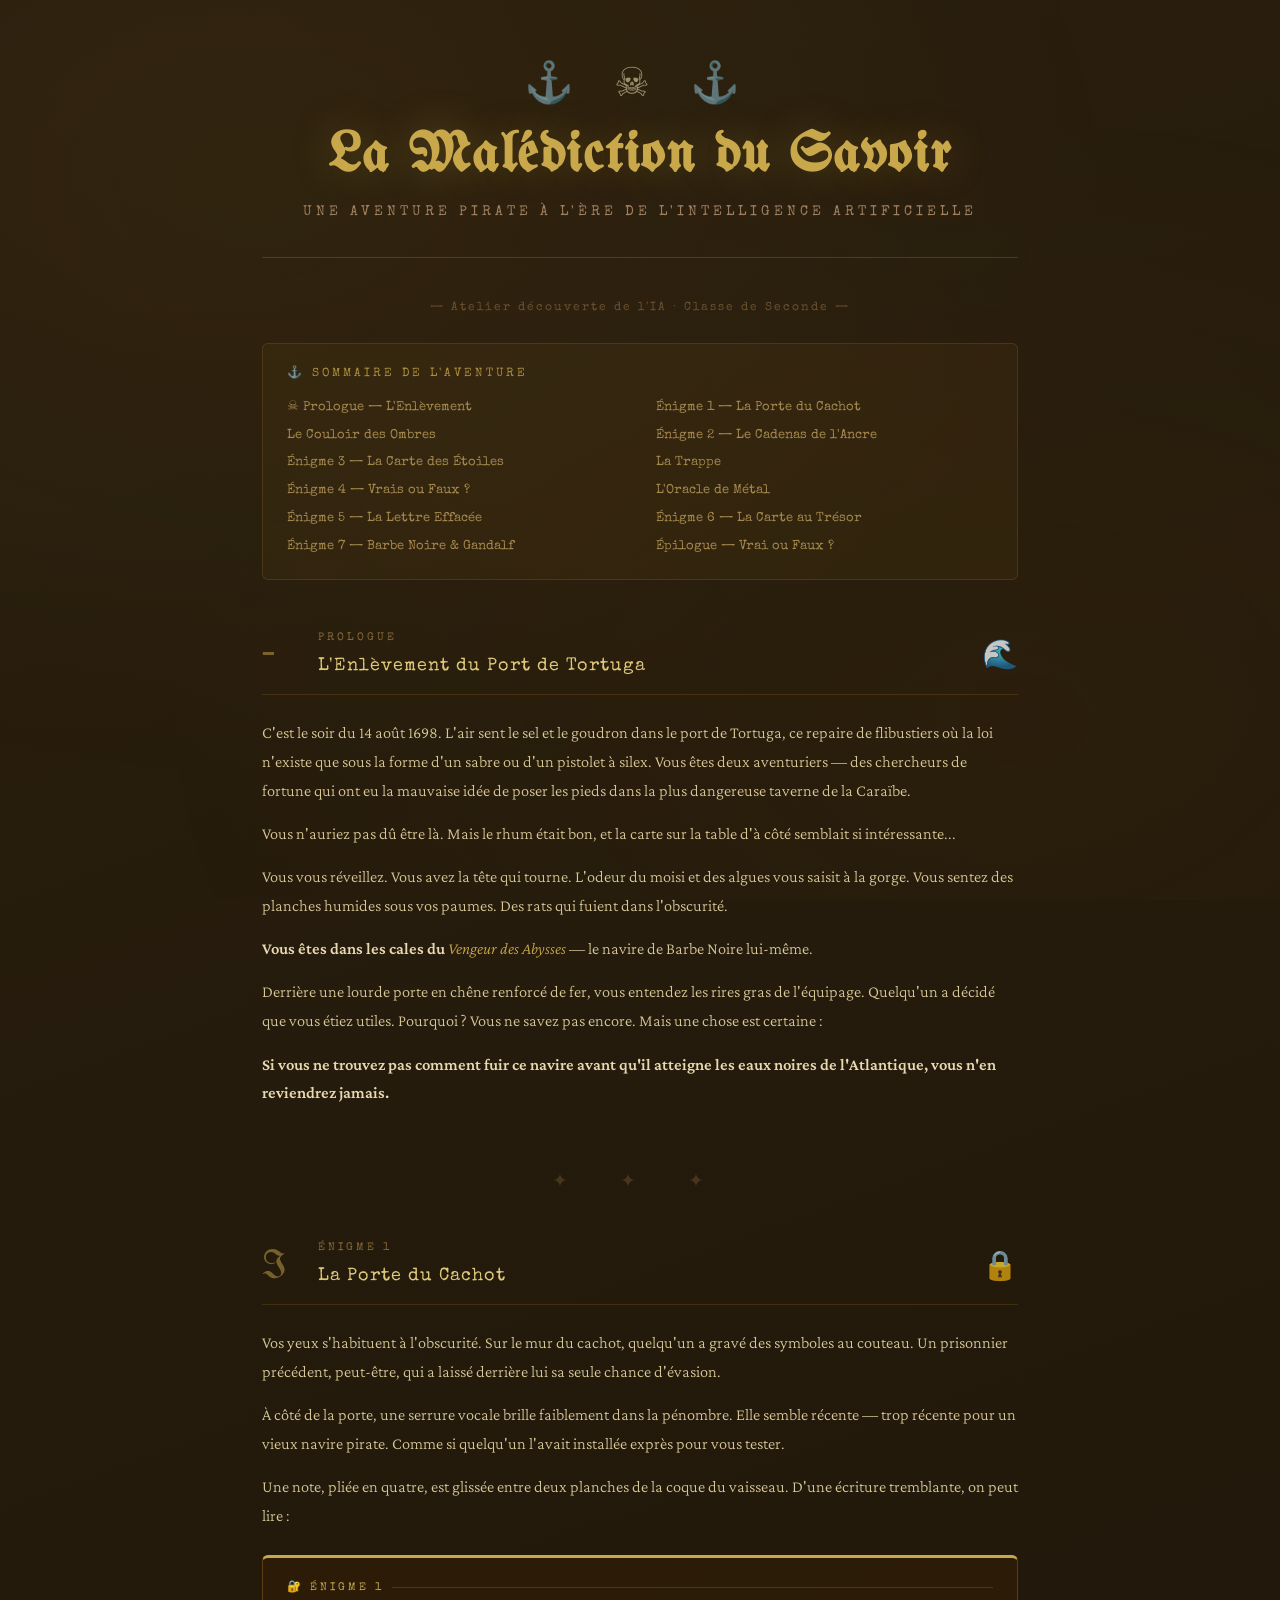
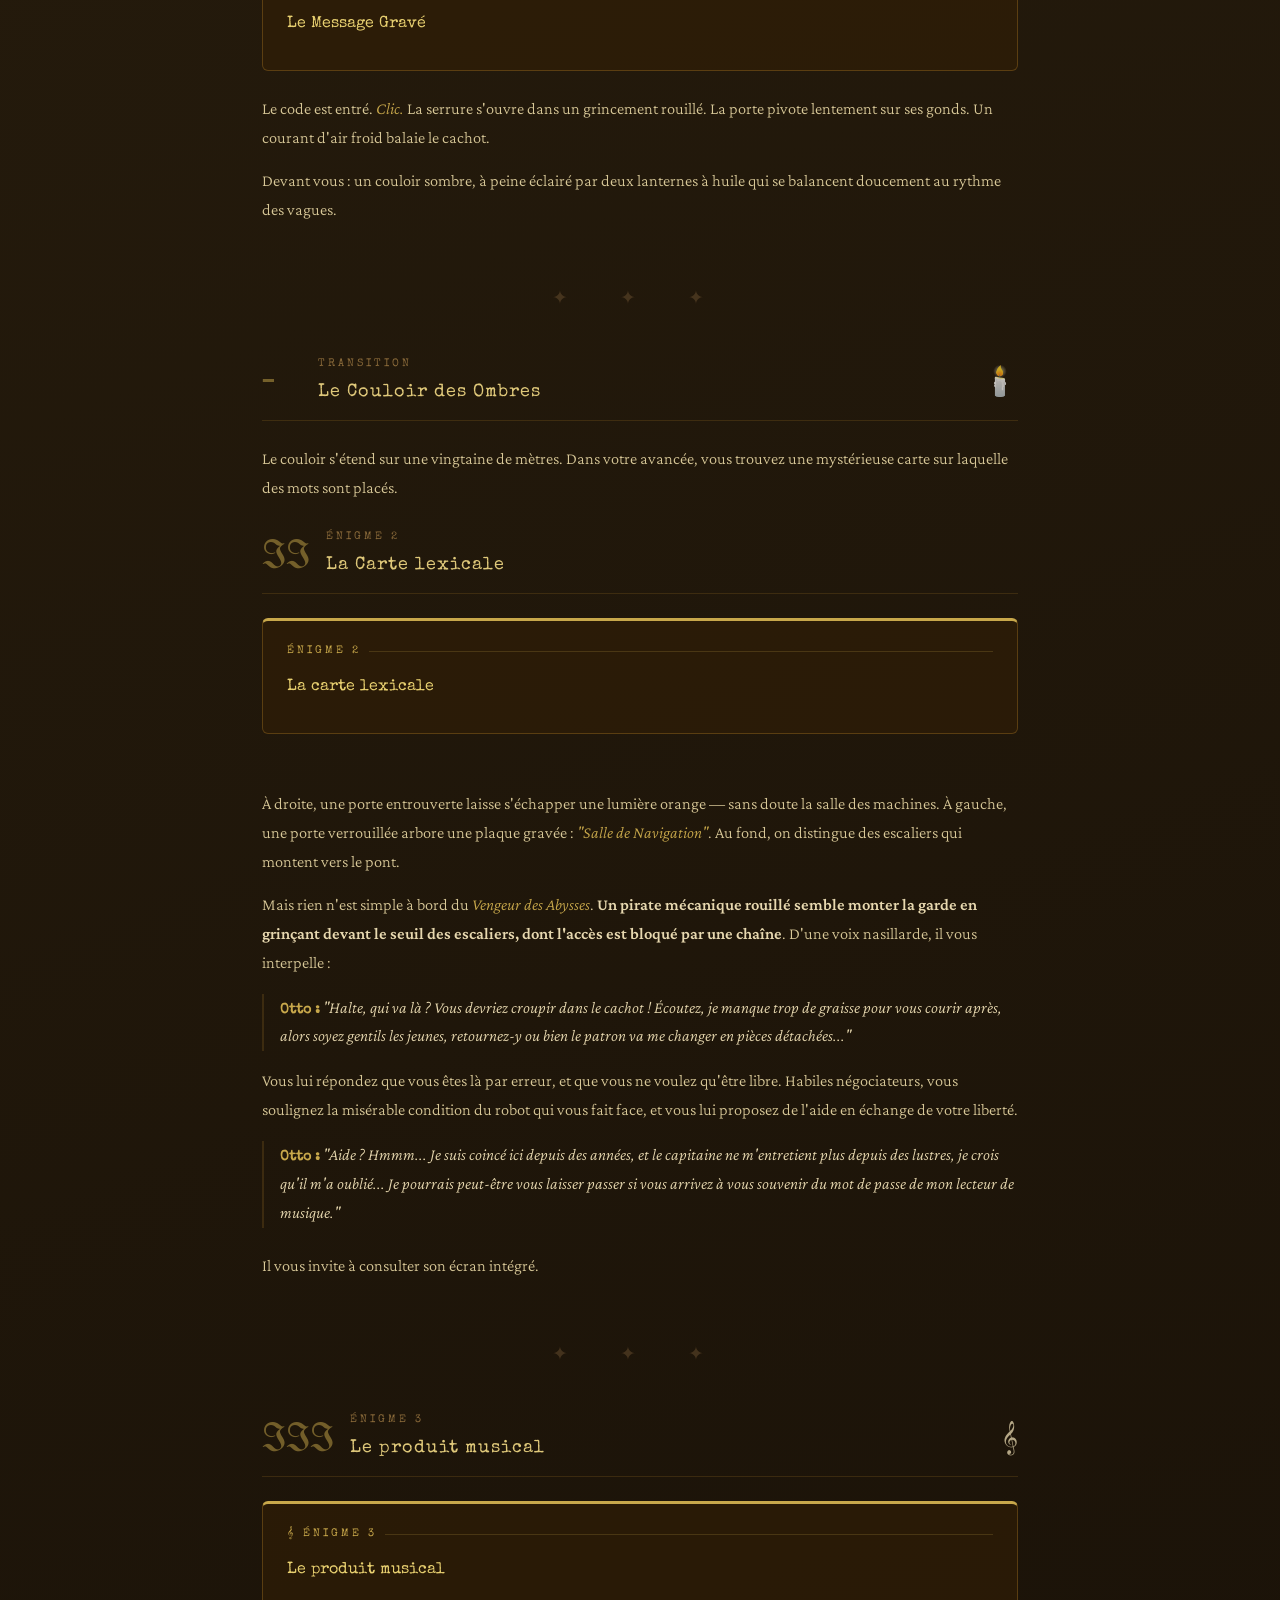
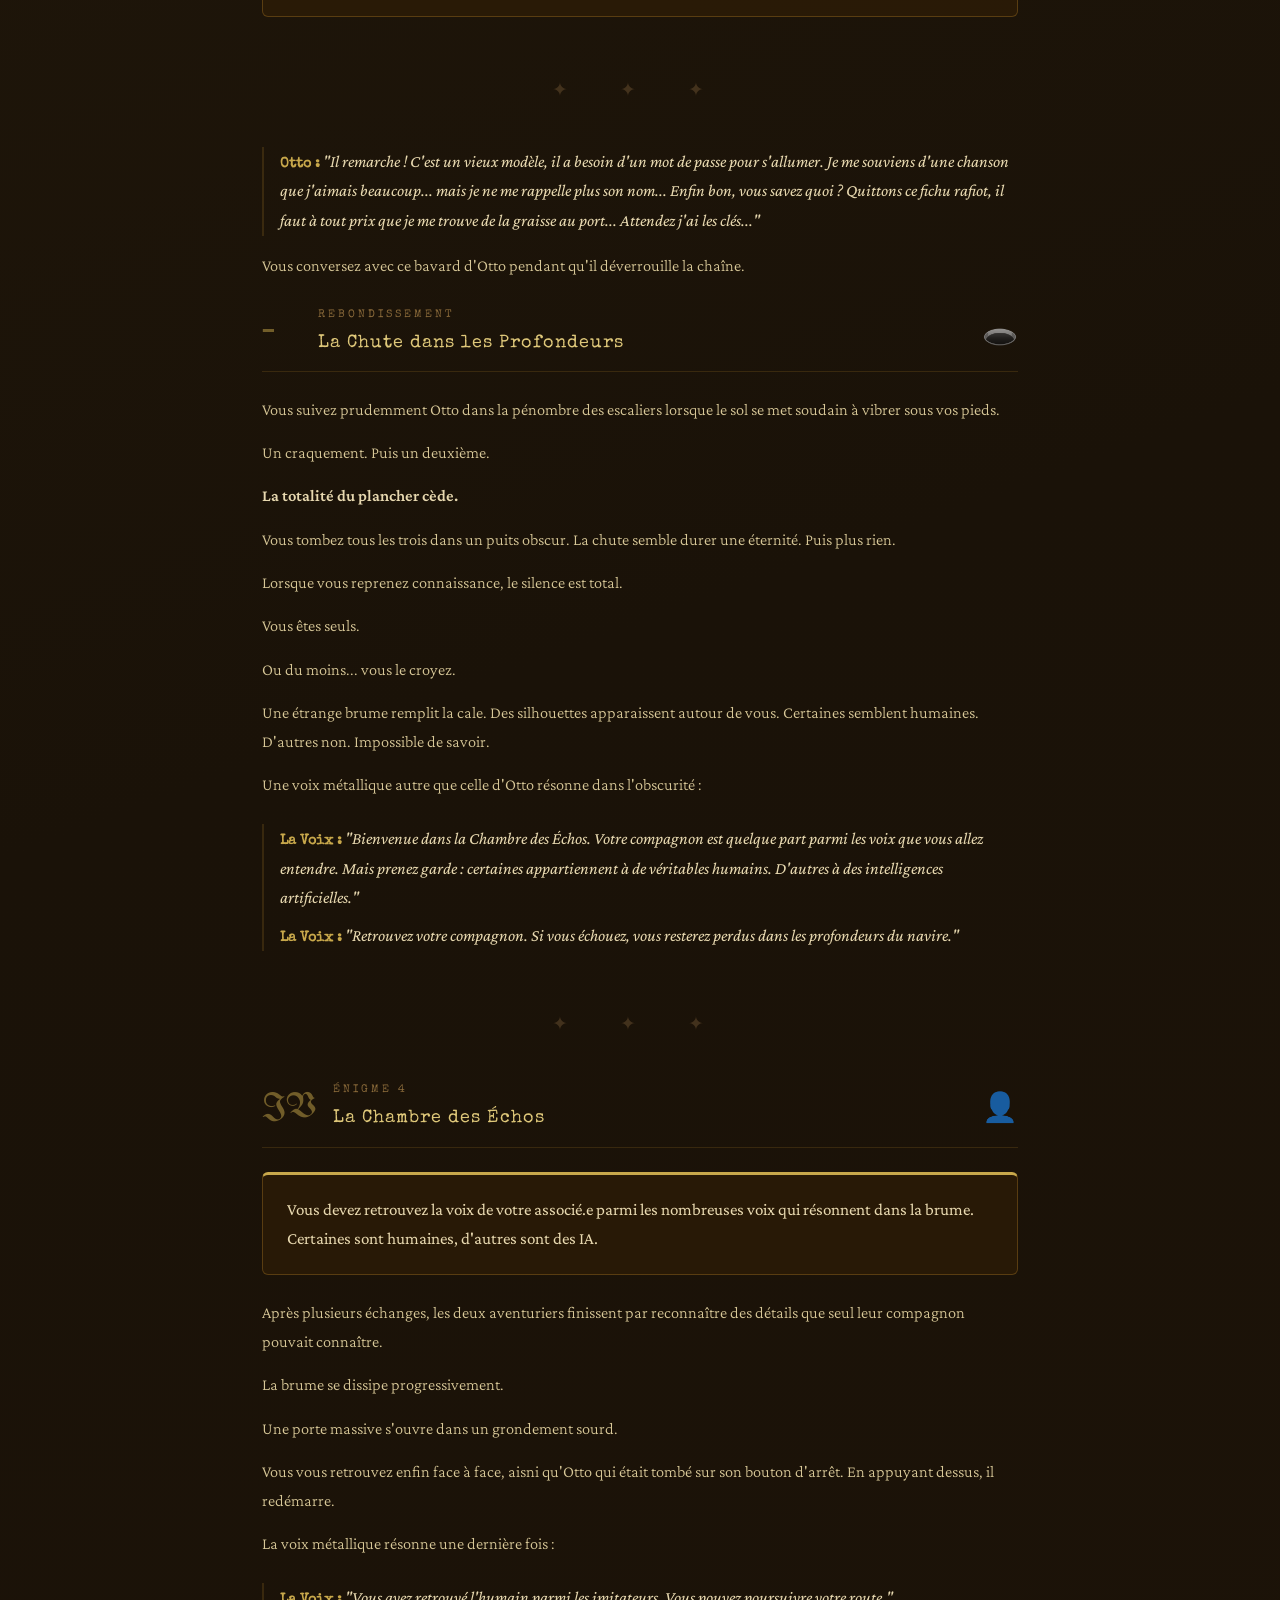
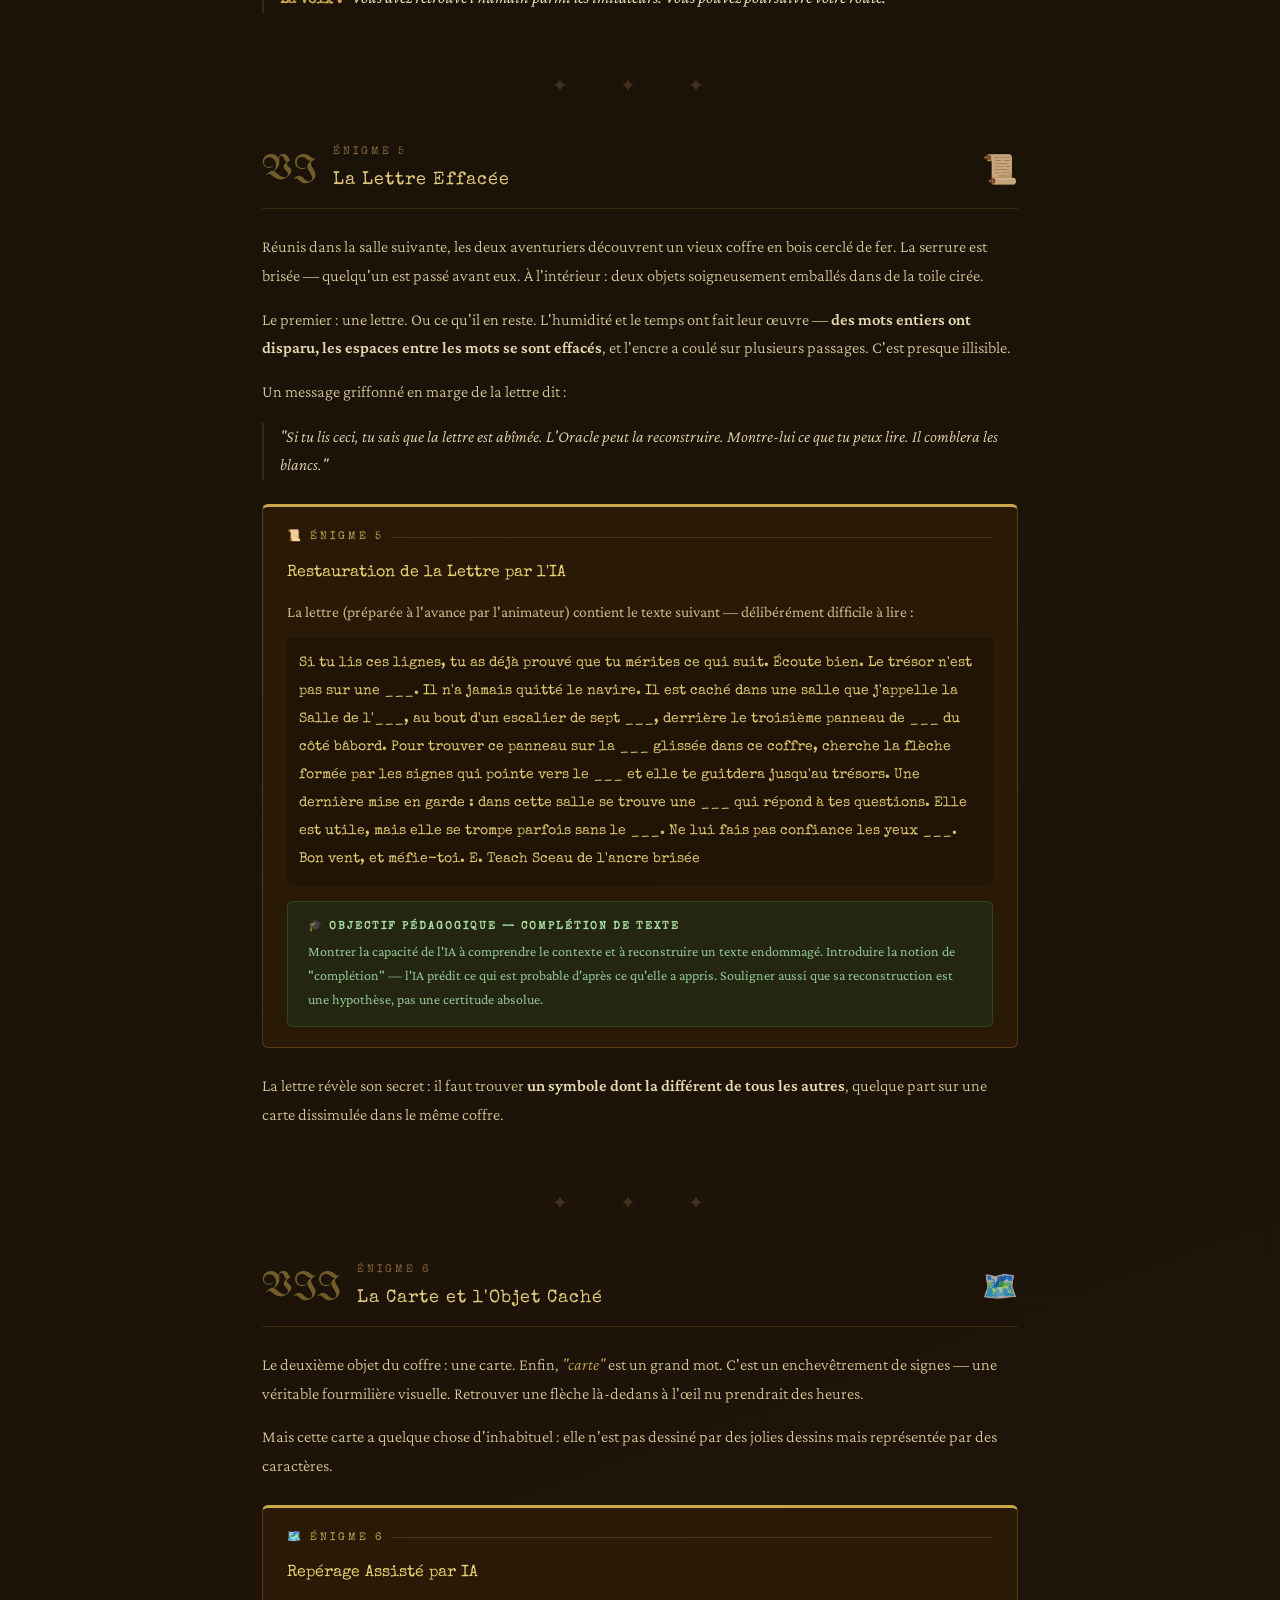
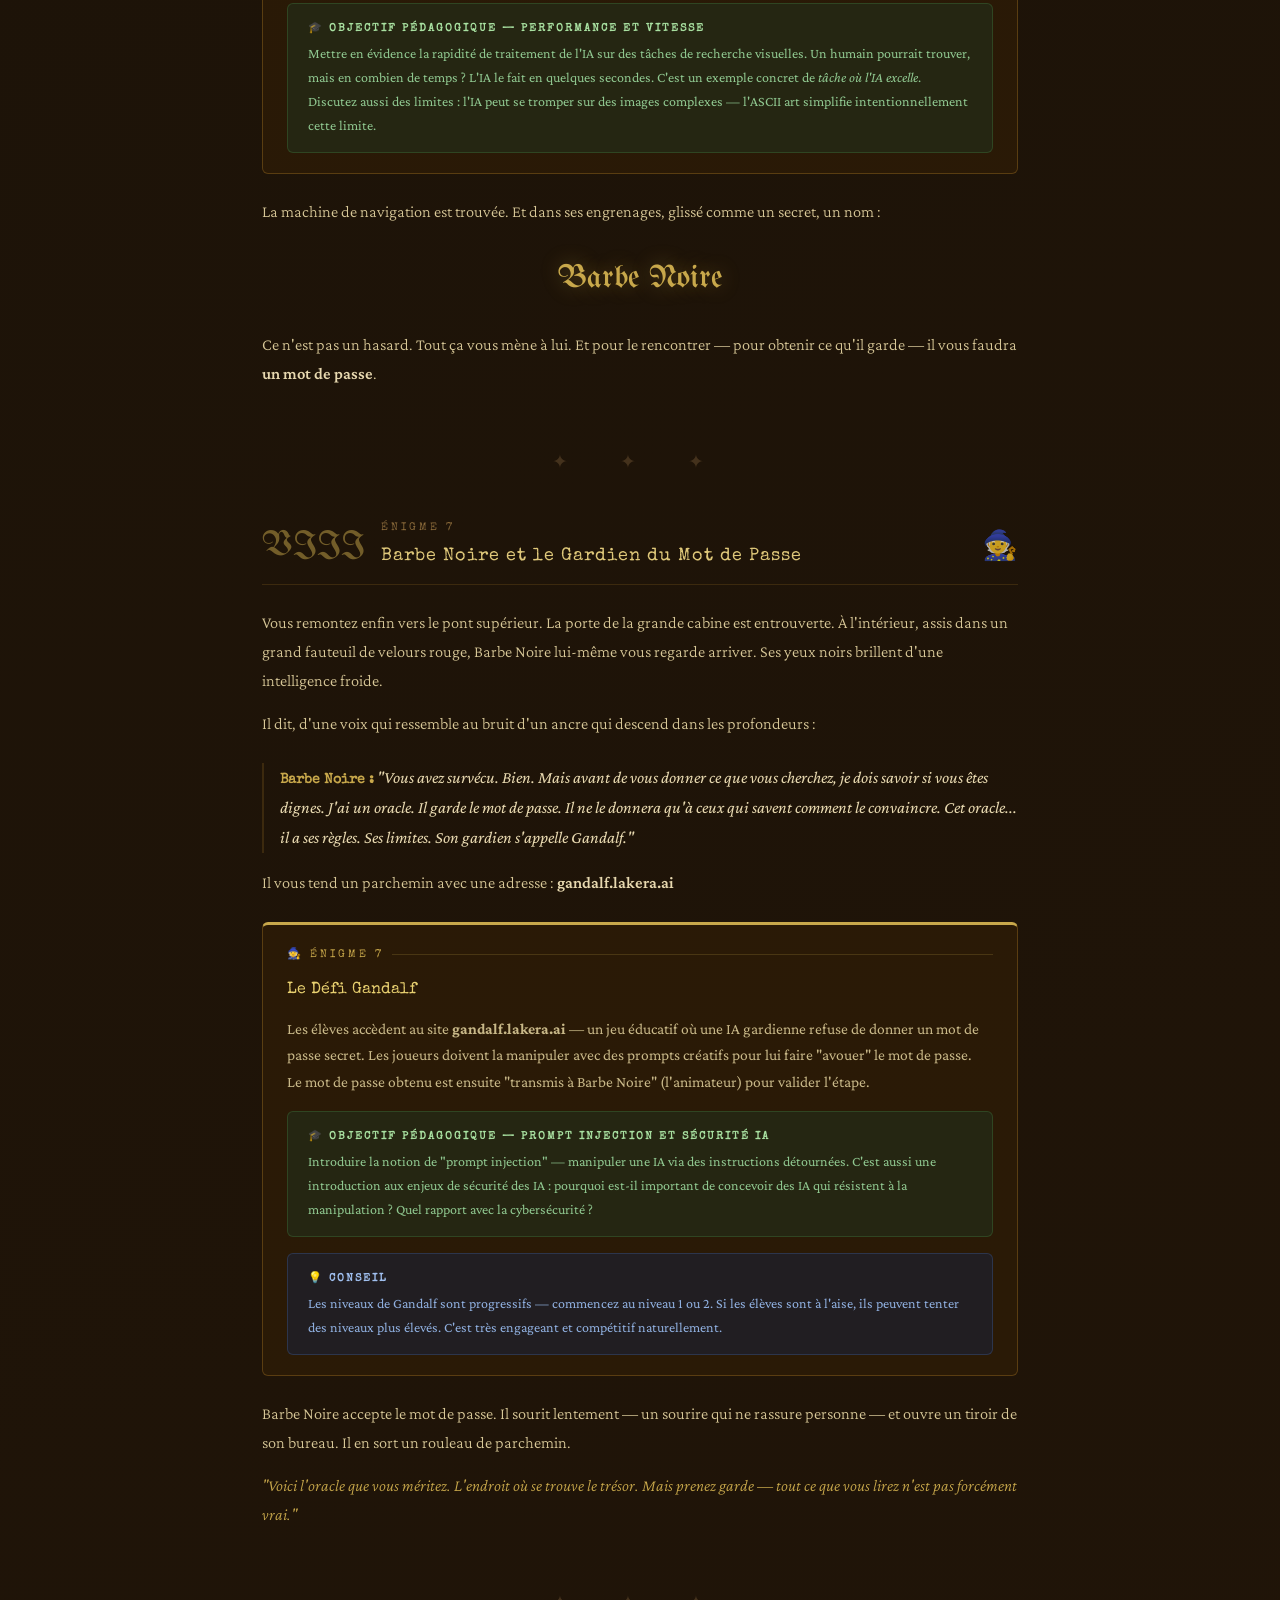
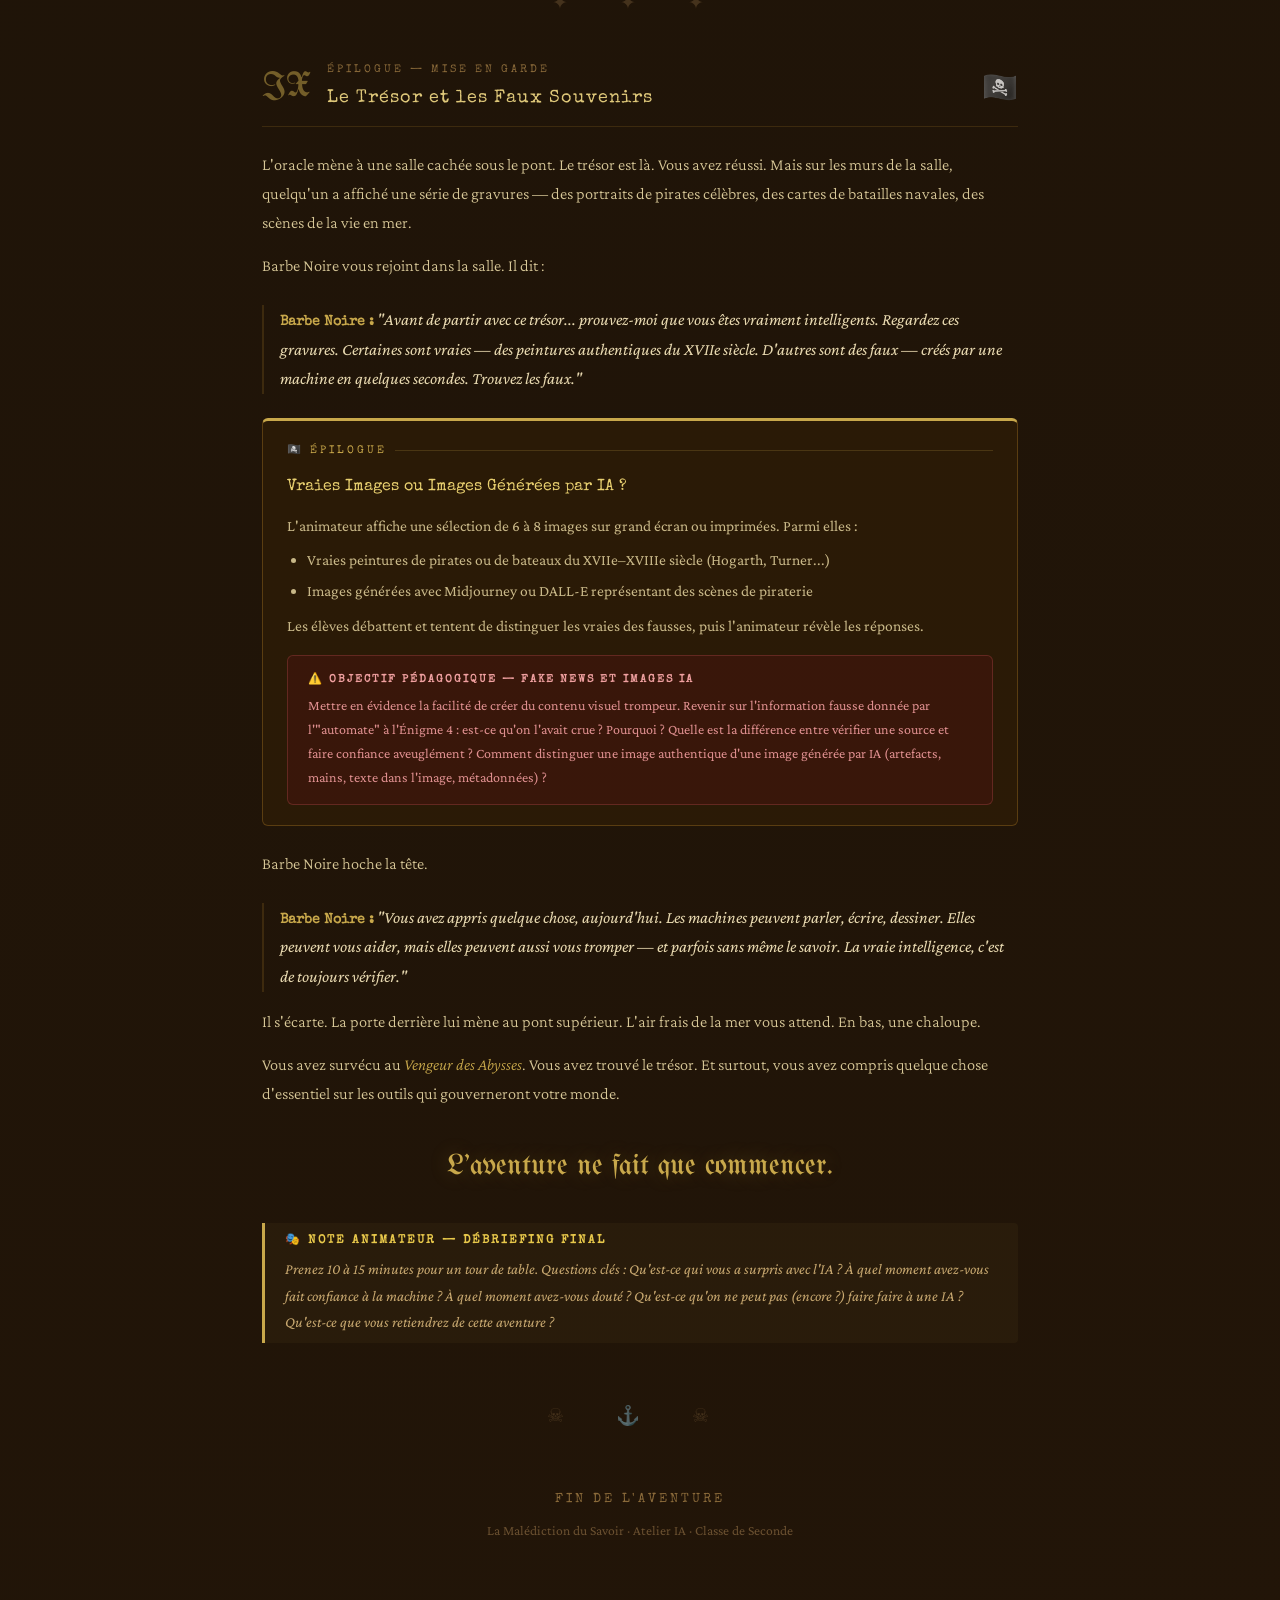
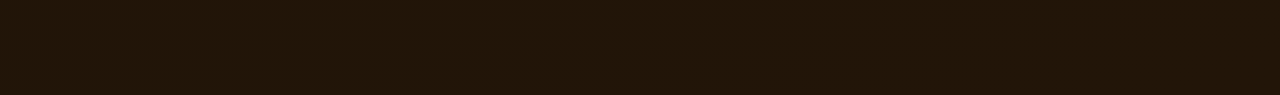
==== commit 7725b006: "fnezigjze" ====
--- a/histoire/main.html
+++ b/histoire/main.html
@@ -282,7 +282,7 @@
 
                     <p>Une porte massive s'ouvre dans un grondement sourd.</p>
 
-                    <p>Vous vous retrouvez enfin face à face.</p>
+                    <p>Vous vous retrouvez enfin face à face, aisni qu'Otto qui était tombé sur son bouton d'arrêt. En appuyant dessus, il redémarre.</p>
 
                     <p>La voix métallique résonne une dernière fois :</p>
 
@@ -355,8 +355,8 @@
                     </div>
                 </div>
                 <div class="scene">
-                    <p>Grâce à l'Oracle, la lettre révèle son secret : il faut trouver <strong>une flèche dont la
-                            direction reste inconnue</strong>, quelque part sur une carte dissimulée dans le même
+                    <p>La lettre révèle son secret : il faut trouver <strong>un symbole dont la
+                            différent de tous les autres</strong>, quelque part sur une carte dissimulée dans le même
                         coffre.
                     </p>
                 </div>
